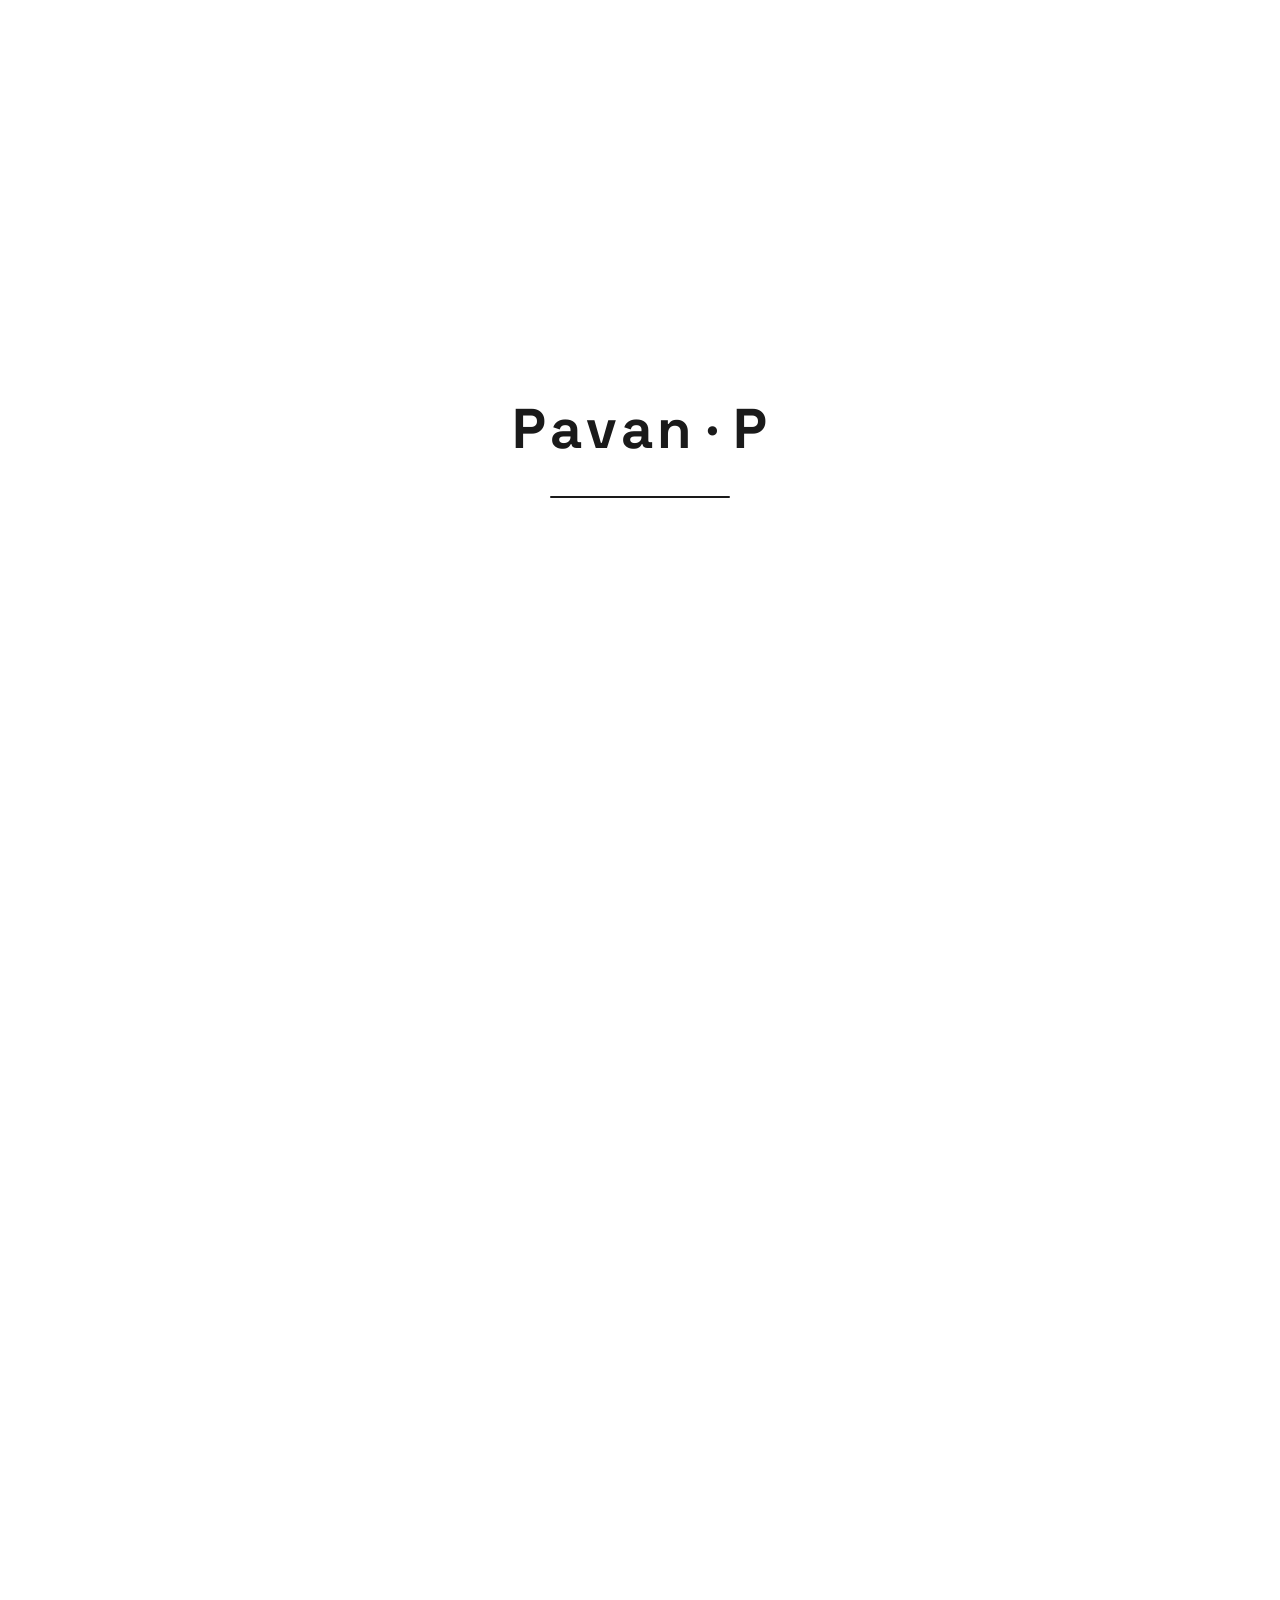
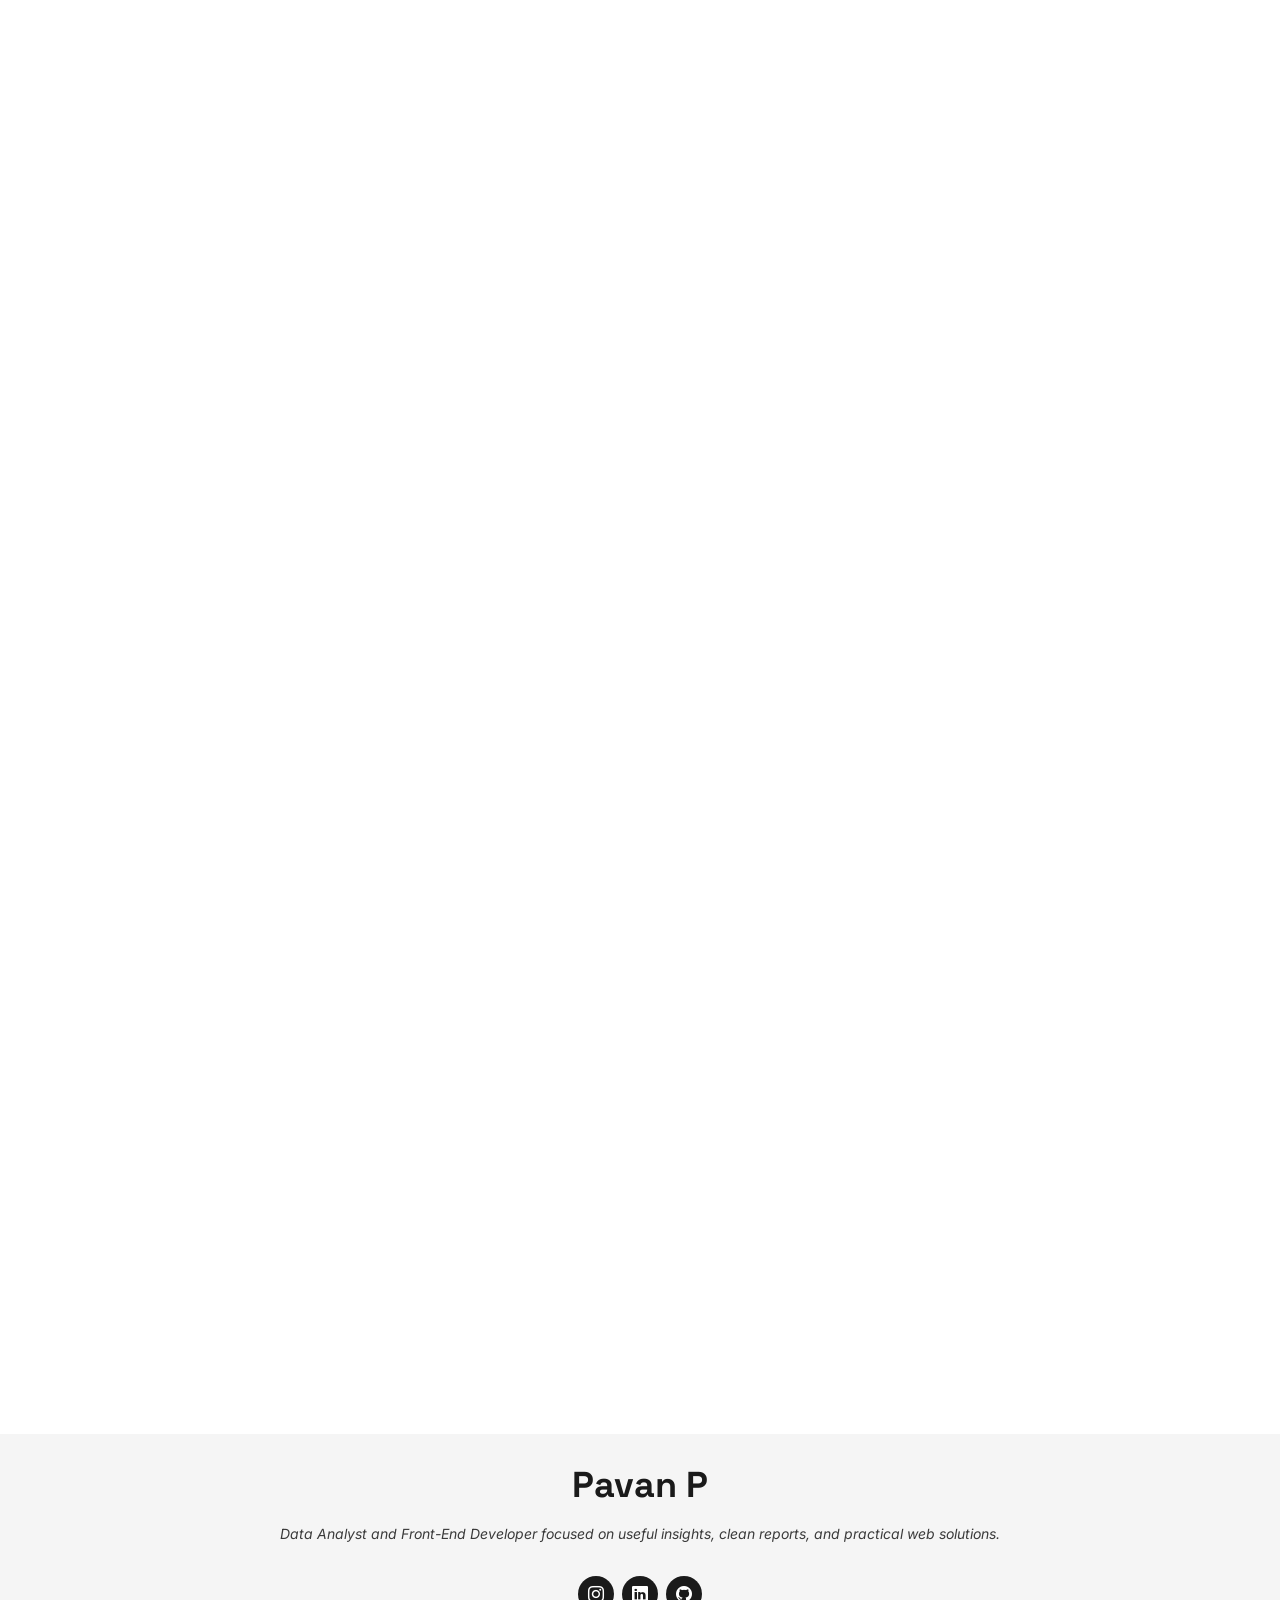
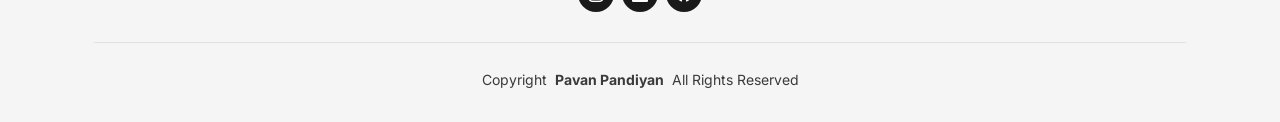
==== index.html @ 3cc34b3c "Revert "Update index.html" This reverts commit cc932662617dcb2299ede1f5b3ee680704d5a555." ====
<!DOCTYPE html>
<html lang="en">

<head>
  <meta charset="utf-8">
  <meta content="width=device-width, initial-scale=1.0" name="viewport">
  <title>Pavan P | Data Analyst Portfolio</title>
  <meta content="" name="description">
  <meta content="" name="keywords">

  <link rel="icon" href="img/p3.png" type="image/x-icon">
  <!-- Fonts -->
  <link href="https://fonts.googleapis.com" rel="preconnect">
  <link href="https://fonts.gstatic.com" rel="preconnect" crossorigin>
  <link href="https://fonts.googleapis.com/css2?family=Inter:ital,opsz,wght@0,14..32,100..900;1,14..32,100..900&family=Space+Grotesk:wght@300..700&display=swap" rel="stylesheet">

  <!-- Vendor CSS Files -->
  <link href="assets/vendor/bootstrap/css/bootstrap.min.css" rel="stylesheet">
  <link href="assets/vendor/bootstrap-icons/bootstrap-icons.css" rel="stylesheet">
  <link href="assets/vendor/aos/aos.css" rel="stylesheet">
  <link href="assets/vendor/glightbox/css/glightbox.min.css" rel="stylesheet">
  <link href="assets/vendor/swiper/swiper-bundle.min.css" rel="stylesheet">

  <!-- Main CSS File -->
  <link href="assets/css/main.css" rel="stylesheet">

  <!-- =======================================================
  * Template Name: MyResume
  * Template URL: https://bootstrapmade.com/free-html-bootstrap-template-my-resume/
  * Updated: Jun 29 2024 with Bootstrap v5.3.3
  * Author: BootstrapMade.com
  * License: https://bootstrapmade.com/license/
  ======================================================== -->
</head>

<body class="index-page">

  <header id="header" class="header d-flex flex-column justify-content-center">

    <i class="header-toggle d-xl-none bi bi-list"></i>

    <nav id="navmenu" class="navmenu">
      <ul>
      <li><a href="#hero" class="active"><i class="bi bi-house navicon"></i><span>Home</span></a></li>
      <li><a href="#about"><i class="bi bi-person navicon"></i><span>About</span></a></li>
      <li><a href="#resume"><i class="bi bi-file-earmark-text navicon"></i><span>Resume</span></a></li>
      <li><a href="#AcademicProjects"><i class="bi bi-images navicon"></i><span>Academic Projects</span></a></li>
      <li><a href="#services"><i class="bi bi-briefcase navicon"></i><span>Services</span></a></li>
      <li><a href="#contact"><i class="bi bi-envelope navicon"></i><span>Contact</span></a></li>
      </ul>
    </nav>

  </header>

  <main class="main">

    <!-- Hero Section -->
    <section id="hero" class="hero section light-background">

      <img src="img/retouch_2026060323413696.jpg" alt="">

      <div class="container" data-aos="zoom-out">
        <div class="row justify-content-center">
          <div class="col-lg-9">
            <h2>Pavan P</h2>
            <p>I'm <span class="typed" data-typed-items="Data Analyst, Front-End Developer, Power BI Analyst">Data Analyst</span><span class="typed-cursor typed-cursor--blink" aria-hidden="true"></span></p>
            <div class="social-links">
              <a href="https://www.instagram.com/j_p__pavan/"><i class="bi bi-instagram"></i></a>
              <a href="https://www.linkedin.com/in/pavan-p-49509325a"><i class="bi bi-linkedin"></i></a>
              <a href="https://github.com/PavanPandiyan"><i class="bi bi-github"></i></a>
            </div>
          </div>
        </div>
      </div>

    </section><!-- /Hero Section -->

    <!-- About Section -->
    <section id="about" class="about section">

      <!-- Section Title -->
      <div class="container section-title" data-aos="fade-up">
        <h2>About</h2>
        <p>I am Pavan P, a Data Analyst and Front-End Developer with a strong academic background in Computer Science. I work with Python, Power BI, HTML, CSS, JavaScript, PHP, and MySQL to analyze data, prepare clear reports, and create responsive web solutions. I am seeking a role where I can apply both analytical and development skills to build impactful digital solutions and support data-driven decision-making.</p>
      </div><!-- End Section Title -->

      <div class="container" data-aos="fade-up" data-aos-delay="100">

        <div class="row gy-4 justify-content-center">
          <div class="col-lg-8 content">
            <h2>Data Analyst & Front-End Developer.</h2>
            <p class="fst-italic py-3">
              I focus first on data analytics using Python and Power BI, while also applying front-end development skills to build practical and responsive web applications.
            </p>
            <div class="row">
              <div class="col-lg-6">
                <ul>
                  <li><i class="bi bi-chevron-right"></i> <strong>Birthday:</strong> <span>12 Dec</span></li>
                  <li><i class="bi bi-chevron-right"></i> <strong>Website:</strong> <a href="https://pavanpandiyan.netlify.app/">pavanpandiyan.netlify.app</a></li>
                  <li><i class="bi bi-chevron-right"></i> <strong>Phone:</strong> <span>+91-8098202041</span></li>
                  <li><i class="bi bi-chevron-right"></i> <strong>City:</strong> <span>Chidambaram, India</span></li>
                </ul>
              </div>
              <div class="col-lg-6">
                <ul>
                  <li><i class="bi bi-chevron-right"></i> <strong>Age:</strong> <span>23</span></li>
                  <li><i class="bi bi-chevron-right"></i> <strong>Degree:</strong> <span>Master</span></li>
                  <li><i class="bi bi-chevron-right"></i> <strong>Email:</strong> <span>pavanpandiyan2002@gmail.com</span></li>
                  <li><i class="bi bi-chevron-right"></i> <strong>Freelance:</strong> <span>Available</span></li>
                </ul>
              </div>
            </div>
            <p class="py-3">
              I take pride in solving problems through both data and development. My goal is to turn information into useful insights and build simple, effective digital solutions that add real value.
            </p>
          </div>
          <div class="col-lg-4">
            <img src="img/file_000000006ec4720982db31fe493a6f51.png" class="img-fluid" alt="">
          </div>
        </div>

      </div>

    </section><!-- /About Section -->


    <!-- Skills Section -->
    <section id="skills" class="skills section">

      <!-- Section Title -->
      <div class="container section-title" data-aos="fade-up">
        <h2>Skills</h2>
        <p>My core focus is data analytics, supported by front-end development. I use Python, Power BI, HTML, CSS, JavaScript, PHP, MySQL, Bootstrap, GitHub, VS Code, Photoshop, and Figma to build practical data and web solutions.</p>
      </div><!-- End Section Title -->

      <div class="container" data-aos="fade-up" data-aos-delay="100">

        <div class="row skills-content skills-animation">

          <div class="col-lg-6">

            <div class="progress">
              <span class="skill"><span>Python</span> <i class="val">75%</i></span>
              <div class="progress-bar-wrap">
                <div class="progress-bar" role="progressbar" aria-valuenow="75" aria-valuemin="0" aria-valuemax="100"></div>
              </div>
            </div><!-- End Skills Item -->

            <div class="progress">
              <span class="skill"><span>Power BI</span> <i class="val">80%</i></span>
              <div class="progress-bar-wrap">
                <div class="progress-bar" role="progressbar" aria-valuenow="80" aria-valuemin="0" aria-valuemax="100"></div>
              </div>
            </div><!-- End Skills Item -->

            <div class="progress">
              <span class="skill"><span>MySQL</span> <i class="val">65%</i></span>
              <div class="progress-bar-wrap">
                <div class="progress-bar" role="progressbar" aria-valuenow="65" aria-valuemin="0" aria-valuemax="100"></div>
              </div>
            </div><!-- End Skills Item -->

            <div class="progress">
              <span class="skill"><span>GitHub</span> <i class="val">65%</i></span>
              <div class="progress-bar-wrap">
                <div class="progress-bar" role="progressbar" aria-valuenow="65" aria-valuemin="0" aria-valuemax="100"></div>
              </div>
            </div><!-- End Skills Item -->

            <div class="progress">
              <span class="skill"><span>VS Code</span> <i class="val">70%</i></span>
              <div class="progress-bar-wrap">
                <div class="progress-bar" role="progressbar" aria-valuenow="70" aria-valuemin="0" aria-valuemax="100"></div>
              </div>
            </div><!-- End Skills Item -->

          </div>

          <div class="col-lg-6">

            <div class="progress">
              <span class="skill"><span>HTML</span> <i class="val">90%</i></span>
              <div class="progress-bar-wrap">
                <div class="progress-bar" role="progressbar" aria-valuenow="90" aria-valuemin="0" aria-valuemax="100"></div>
              </div>
            </div><!-- End Skills Item -->

            <div class="progress">
              <span class="skill"><span>CSS</span> <i class="val">90%</i></span>
              <div class="progress-bar-wrap">
                <div class="progress-bar" role="progressbar" aria-valuenow="90" aria-valuemin="0" aria-valuemax="100"></div>
              </div>
            </div><!-- End Skills Item -->

            <div class="progress">
              <span class="skill"><span>JavaScript</span> <i class="val">60%</i></span>
              <div class="progress-bar-wrap">
                <div class="progress-bar" role="progressbar" aria-valuenow="60" aria-valuemin="0" aria-valuemax="100"></div>
              </div>
            </div><!-- End Skills Item -->

            <div class="progress">
              <span class="skill"><span>PHP</span> <i class="val">60%</i></span>
              <div class="progress-bar-wrap">
                <div class="progress-bar" role="progressbar" aria-valuenow="60" aria-valuemin="0" aria-valuemax="100"></div>
              </div>
            </div><!-- End Skills Item -->

            <div class="progress">
              <span class="skill"><span>Figma</span> <i class="val">60%</i></span>
              <div class="progress-bar-wrap">
                <div class="progress-bar" role="progressbar" aria-valuenow="60" aria-valuemin="0" aria-valuemax="100"></div>
              </div>
            </div><!-- End Skills Item -->

            <div class="progress">
              <span class="skill"><span>Bootstrap</span> <i class="val">60%</i></span>
              <div class="progress-bar-wrap">
                <div class="progress-bar" role="progressbar" aria-valuenow="60" aria-valuemin="0" aria-valuemax="100"></div>
              </div>
            </div><!-- End Skills Item -->

            <div class="progress">
              <span class="skill"><span>Photoshop</span> <i class="val">55%</i></span>
              <div class="progress-bar-wrap">
                <div class="progress-bar" role="progressbar" aria-valuenow="55" aria-valuemin="0" aria-valuemax="100"></div>
              </div>
            </div><!-- End Skills Item -->

          </div>

        </div>

      </div>

    </section><!-- /Skills Section -->

    <!-- Resume Section -->
    <section id="resume" class="resume section">

      <!-- Section Title -->
      <div class="container section-title" data-aos="fade-up">
        <h2>Resume</h2>
        <p>Highly motivated Data Analyst and Front-End Developer with a solid academic background in Computer Science. I am proficient in HTML, CSS, JavaScript, PHP, Python, Power BI, and MySQL, and I aim to build impactful digital solutions that support data-driven decision-making.</p>
      </div><!-- End Section Title -->

      <div class="container">

        <div class="row">

          <div class="col-lg-6" data-aos="fade-up" data-aos-delay="100">
            <h3 class="resume-title">Summary</h3>

            <div class="resume-item pb-0">
        <h2 class="resume-name">Pavan P</h2>
<p class="resume-summary">
  Data Analyst and Front-End Developer with a Computer Science background. Skilled in Python, Power BI, HTML, CSS, JavaScript, PHP, MySQL, Bootstrap, GitHub, VS Code, Photoshop, and Figma.
</p>

            </div><!-- Edn Resume Item -->

            <h3 class="resume-title">Education</h3>
            <div class="resume-item">
               <h4>M.Sc. Computer Science</h4>
    <h5>2023 - 2025</h5>
    <p class="institution">Annamalai University, Chidambaram</p>
    <p>Focused on web development, data structures, and project work including a guest house reservation system.</p>
            </div><!-- Edn Resume Item -->

            <div class="resume-item">
               <h4>B.Sc. Computer Science</h4>
    <h5>2020 - 2023</h5>
    <p class="institution">St. Joseph's College, Trichy</p>
    <p>Learned core programming, database systems, and software engineering practices. Participated in academic and design events.</p>
            </div><!-- Edn Resume Item -->

            <div class="resume-item">
               <h4>HSC</h4>
    <h5>2020</h5>
    <p class="institution">Sri Gurugnanasambandar Hr. Sec. School, Chidambaram</p>
            </div><!-- Edn Resume Item -->

            <div class="resume-item">
               <h4>SSLC</h4>
    <h5>2018</h5>
    <p class="institution">Nirmala Matric Hr. Sec. School, Chidambaram</p>
            </div><!-- Edn Resume Item -->

          </div>

          <div class="col-lg-6" data-aos="fade-up" data-aos-delay="200">
  <h3 class="resume-title">Experience & Certifications</h3>

  <div class="resume-item">
    <h4>Advanced Data Analytics</h4>
    <h5>Issued 04/04/2026</h5>
    <p><em>Accord Info Matrix, Chennai | Cert. No: AIM DA 2456</em></p>
    <ul>
      <li>Completed advanced training in Data Analytics.</li>
      <li>Specialized in Python and Power BI.</li>
      <li>Built a strong foundation in data analysis and reporting.</li>
    </ul>
  </div><!-- End Resume Item -->

  <div class="resume-item">
    <h4>Internship Trainee – Front-End Developer</h4>
    <h5>Dec 2022</h5>
    <p><em>Brown Button Technologies, Chennai</em></p>
    <ul>
      <li>Collaborated with front-end developers to style pages using HTML and CSS.</li>
      <li>Practiced responsive layout implementation for mobile-first design.</li>
      <li>Managed code using GitHub and participated in code reviews.</li>
      <li>Learned team workflows and assisted in debugging UI issues.</li>
    </ul>
  </div><!-- End Resume Item -->

<div class="resume-item">
  <h4>Certifications</h4>
  <h5>2021 - 2026</h5>
  <p><em>Various Institutions</em></p>
  <ul>
    <li>
      <a href="#" data-bs-toggle="modal" data-bs-target="#dataAnalystCertificateModal">
        Advanced Data Analytics – Accord Info Matrix, Chennai (Cert. No: AIM DA 2456, Issued: 04/04/2026)
      </a>
    </li>
    <li>
      <a href="#" data-bs-toggle="modal" data-bs-target="#webDesignCertificateModal">
        Web Design – Mets Computer Education (Feb 2023 - Apr 2023)
      </a>
    </li>
    <li>
      <a href="#" data-bs-toggle="modal" data-bs-target="#graphicsDesignCertificateModal">
        Graphics Design – St. Joseph College (Mar 2021 - Apr 2021)
      </a>
    </li>
  </ul>
</div><!-- End Resume Item -->

<div class="resume-item">
  <h4>Languages Known</h4>
  <ul>
    <li>English – Working Proficiency</li>
    <li>Tamil – Full Professional Proficiency</li>
  </ul>
</div><!-- End Resume Item -->


</div>


        </div>

      </div>
    </section><!-- /Resume Section -->

<section id="AcademicProjects" class="services section">

  <!-- Section Title -->
  <div class="container section-title" data-aos="fade-up">
    <h2>Academic Projects</h2>
    <p>
      These projects show my practical experience in front-end development, PHP, MySQL, responsive design, and problem-solving. My current focus is expanding this foundation with data analytics skills in Python and Power BI.
    </p>
  </div><!-- End Section Title -->

  <div class="container">
    <div class="row gy-4">

      <!-- PG Project -->
      <div class="col-lg-6 col-md-6" data-aos="fade-up" data-aos-delay="100">
        <div class="service-item item-cyan position-relative">
          <div class="icon">
            <svg width="100" height="100" viewBox="0 0 600 600">
              <path fill="#f5f5f5" d="..."></path>
            </svg>
            <i class="bi bi-building"></i>
          </div>
          <a href="https://github.com/PavanPandiyan/AU_Room_Reservation" class="stretched-link" target="_blank">
            <h3>PG Project – Guest House Room Reservation</h3>
          </a>
          <p>
            A web-based system built with HTML, CSS, PHP, and MySQL to automate room booking and guesthouse management. It includes secure login, real-time room availability, booking forms, admin approval workflow, and responsive design support for mobile users.
          </p>
        </div>
      </div><!-- End PG Project Item -->

      <!-- UG Project -->
      <div class="col-lg-6 col-md-6" data-aos="fade-up" data-aos-delay="200">
        <div class="service-item item-orange position-relative">
          <div class="icon">
            <svg width="100" height="100" viewBox="0 0 600 600">
              <path fill="#f5f5f5" d="..."></path>
            </svg>
            <i class="bi bi-list-check"></i>
          </div>
          <a href="https://github.com/PavanPandiyan/ToDo-List/tree/main/todo" class="stretched-link" target="_blank">
            <h3>UG Project – To-Do List App</h3>
          </a>
          <p>
            A clean and interactive task management app built using HTML, CSS, and JavaScript. Supports adding, deleting, and marking tasks complete, with persistent storage using localStorage.
          </p>
        </div>
      </div><!-- End UG Project Item -->

    </div>
  </div>
</section>

<section id="services" class="services section">

  <!-- Section Title -->
  <div class="container section-title" data-aos="fade-up">
    <h2>Services</h2>
    <p>
      I provide data analytics and front-end development services, with priority on turning data into useful insights and supporting it with clean, responsive digital interfaces.
    </p>
  </div><!-- End Section Title -->

  <div class="container">
    <div class="row gy-4">

      <div class="col-lg-4 col-md-6" data-aos="fade-up" data-aos-delay="100">
        <div class="service-item item-cyan position-relative">
          <div class="icon">
            <!-- Icon + BG Shape -->
            <svg width="100" height="100" viewBox="0 0 600 600" xmlns="http://www.w3.org/2000/svg">
              <path stroke="none" fill="#f5f5f5" d="..."></path>
            </svg>
            <i class="bi bi-bar-chart-line"></i>
          </div>
          <h3>Data Analytics</h3>
          <p>I analyze data using Python to find patterns, summarize information, and support better decision-making.</p>
        </div>
      </div><!-- End Service Item -->

      <div class="col-lg-4 col-md-6" data-aos="fade-up" data-aos-delay="200">
        <div class="service-item item-orange position-relative">
          <div class="icon">
            <svg width="100" height="100" viewBox="0 0 600 600"><path fill="#f5f5f5" d="..."></path></svg>
            <i class="bi bi-graph-up-arrow"></i>
          </div>
          <h3>Power BI Dashboards</h3>
          <p>I create clear Power BI dashboards and reports that make data easier to understand and present.</p>
        </div>
      </div><!-- End Service Item -->

      <div class="col-lg-4 col-md-6" data-aos="fade-up" data-aos-delay="300">
        <div class="service-item item-teal position-relative">
          <div class="icon">
            <svg width="100" height="100" viewBox="0 0 600 600"><path fill="#f5f5f5" d="..."></path></svg>
            <i class="bi bi-laptop"></i>
          </div>
          <h3>Responsive Web Design</h3>
          <p>I build mobile-first layouts using HTML, CSS, Bootstrap, and Flexbox to ensure websites work well on all devices.</p>
        </div>
      </div><!-- End Service Item -->

      <div class="col-lg-4 col-md-6" data-aos="fade-up" data-aos-delay="400">
        <div class="service-item item-red position-relative">
          <div class="icon">
            <svg width="100" height="100" viewBox="0 0 600 600"><path fill="#f5f5f5" d="..."></path></svg>
            <i class="bi bi-code-slash"></i>
          </div>
        <h3>Front-End Development</h3>
          <p>Using HTML, CSS, JavaScript, and PHP, I turn ideas into functional and interactive websites.</p>
        </div>
      </div><!-- End Service Item -->

      <div class="col-lg-4 col-md-6" data-aos="fade-up" data-aos-delay="500">
        <div class="service-item item-indigo position-relative">
          <div class="icon">
            <svg width="100" height="100" viewBox="0 0 600 600"><path fill="#f5f5f5" d="..."></path></svg>
            <i class="bi bi-palette"></i>
          </div>
          <h3>UI/UX & Design Tools</h3>
          <p>I create clean and simple user-focused designs using Figma and Photoshop.</p>
        </div>
      </div><!-- End Service Item -->

    </div>
  </div>
</section><!-- /Services Section -->


  

    <!-- Contact Section -->
    <section id="contact" class="contact section">

      <!-- Section Title -->
      <div class="container section-title" data-aos="fade-up">
        <h2>Contact</h2>
        <p>
  I am open to opportunities in data analytics first, and front-end development second. Contact me for data analysis, Power BI reporting, responsive websites, or collaborative project work.
</p>

      </div><!-- End Section Title -->

      <div class="container" data-aos="fade" data-aos-delay="100">

        <div class="row gy-4">

          <div class="col-lg-4">
            <div class="info-item d-flex" data-aos="fade-up" data-aos-delay="200">
              <i class="bi bi-geo-alt flex-shrink-0"></i>
              <div>
                <h3>Address</h3>
                <p>Thiru Nagar, Chidambaram</p>
              </div>
            </div><!-- End Info Item -->

            <div class="info-item d-flex" data-aos="fade-up" data-aos-delay="300">
              <i class="bi bi-telephone flex-shrink-0"></i>
              <div>
                <h3>Call Us</h3>
                <p>+91 8098202041</p>
              </div>
            </div><!-- End Info Item -->

            <div class="info-item d-flex" data-aos="fade-up" data-aos-delay="400">
              <i class="bi bi-envelope flex-shrink-0"></i>
              <div>
                <h3>Email Us</h3>
                <p>pavanpandiyan2002@gmail.com</p>
              </div>
            </div><!-- End Info Item -->

          </div>

        

        </div>

      </div>

    </section><!-- /Contact Section -->

  </main>

  <div class="modal fade certificate-modal" id="dataAnalystCertificateModal" tabindex="-1" aria-labelledby="dataAnalystCertificateModalLabel" aria-hidden="true">
    <div class="modal-dialog modal-xl modal-dialog-centered">
      <div class="modal-content">
        <div class="modal-header">
          <h5 class="modal-title" id="dataAnalystCertificateModalLabel">Advanced Data Analytics Certificate</h5>
          <button type="button" class="btn-close" data-bs-dismiss="modal" aria-label="Close"></button>
        </div>
        <div class="modal-body">
          <object data="certificates/Data Analyst Certificate.pdf#toolbar=0&navpanes=0&scrollbar=0&view=Fit" type="application/pdf">
            <a href="certificates/Data Analyst Certificate.pdf">View Data Analyst Certificate</a>
          </object>
        </div>
      </div>
    </div>
  </div>

  <div class="modal fade certificate-modal" id="webDesignCertificateModal" tabindex="-1" aria-labelledby="webDesignCertificateModalLabel" aria-hidden="true">
    <div class="modal-dialog modal-xl modal-dialog-centered">
      <div class="modal-content">
        <div class="modal-header">
          <h5 class="modal-title" id="webDesignCertificateModalLabel">Web Design Certificate</h5>
          <button type="button" class="btn-close" data-bs-dismiss="modal" aria-label="Close"></button>
        </div>
        <div class="modal-body">
          <object data="certificates/pavan web design certificate.pdf#toolbar=0&navpanes=0&scrollbar=0&view=Fit" type="application/pdf">
            <a href="certificates/pavan web design certificate.pdf">View Web Design Certificate</a>
          </object>
        </div>
      </div>
    </div>
  </div>

  <div class="modal fade certificate-modal" id="graphicsDesignCertificateModal" tabindex="-1" aria-labelledby="graphicsDesignCertificateModalLabel" aria-hidden="true">
    <div class="modal-dialog modal-xl modal-dialog-centered">
      <div class="modal-content">
        <div class="modal-header">
          <h5 class="modal-title" id="graphicsDesignCertificateModalLabel">Graphics Design Certificate</h5>
          <button type="button" class="btn-close" data-bs-dismiss="modal" aria-label="Close"></button>
        </div>
        <div class="modal-body">
          <object data="certificates/Pavan Graphics Design.pdf#toolbar=0&navpanes=0&scrollbar=0&view=Fit" type="application/pdf">
            <a href="certificates/Pavan Graphics Design.pdf">View Graphics Design Certificate</a>
          </object>
        </div>
      </div>
    </div>
  </div>

  <footer id="footer" class="footer position-relative light-background">
    <div class="container">
      <h3 class="sitename">Pavan P</h3>
      <p>Data Analyst and Front-End Developer focused on useful insights, clean reports, and practical web solutions.</p>
      <div class="social-links d-flex justify-content-center">
        <a href="https://www.instagram.com/j_p__pavan/"><i class="bi bi-instagram"></i></a>
              <a href="https://www.linkedin.com/in/pavan-p-49509325a"><i class="bi bi-linkedin"></i></a>
              <a href="https://github.com/PavanPandiyan"><i class="bi bi-github"></i></a>
      </div>
      <div class="container">
        <div class="copyright">
          <span>Copyright</span> <strong class="px-1 sitename">Pavan Pandiyan</strong> <span>All Rights Reserved</span>
        </div>
      </div>
    </div>
  </footer>

  <!-- Scroll Top -->
  <a href="#" id="scroll-top" class="scroll-top d-flex align-items-center justify-content-center"><i class="bi bi-arrow-up-short"></i></a>

  <!-- Preloader -->
  <div id="preloader">
    <div class="preloader-inner">
      <div class="preloader-logo">
        <span>P</span><span>a</span><span>v</span><span>a</span><span>n</span>
        <span class="preloader-dot">•</span>
        <span>P</span>
      </div>
      <div class="preloader-line"></div>
      <div class="preloader-bar"></div>
    </div>
  </div>

  <!-- Vendor JS Files -->
  <script src="assets/vendor/bootstrap/js/bootstrap.bundle.min.js"></script>
  <script src="assets/vendor/php-email-form/validate.js"></script>
  <script src="assets/vendor/aos/aos.js"></script>
  <script src="assets/vendor/typed.js/typed.umd.js"></script>
  <script src="assets/vendor/purecounter/purecounter_vanilla.js"></script>
  <script src="assets/vendor/waypoints/noframework.waypoints.js"></script>
  <script src="assets/vendor/glightbox/js/glightbox.min.js"></script>
  <script src="assets/vendor/imagesloaded/imagesloaded.pkgd.min.js"></script>
  <script src="assets/vendor/isotope-layout/isotope.pkgd.min.js"></script>
  <script src="assets/vendor/swiper/swiper-bundle.min.js"></script>

  <!-- Main JS File -->
  <script src="assets/js/main.js"></script>

</body>

</html>
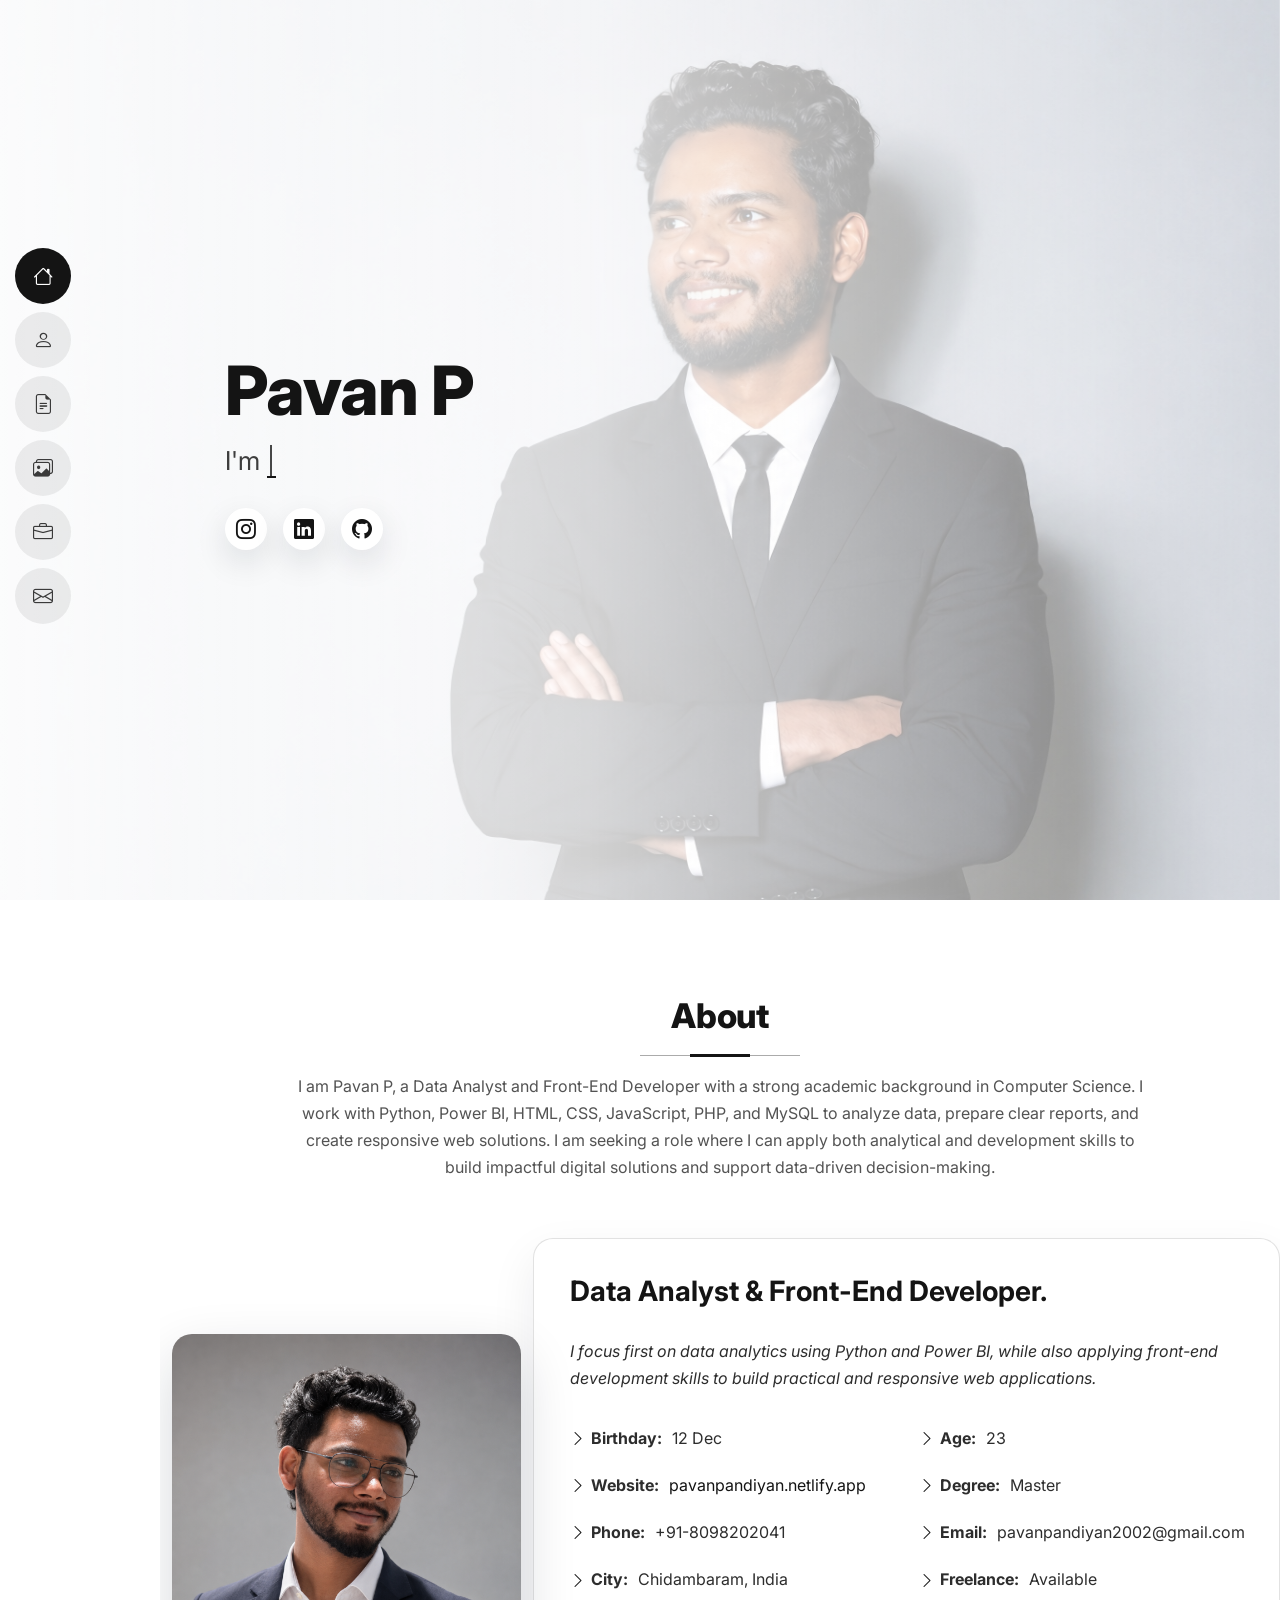
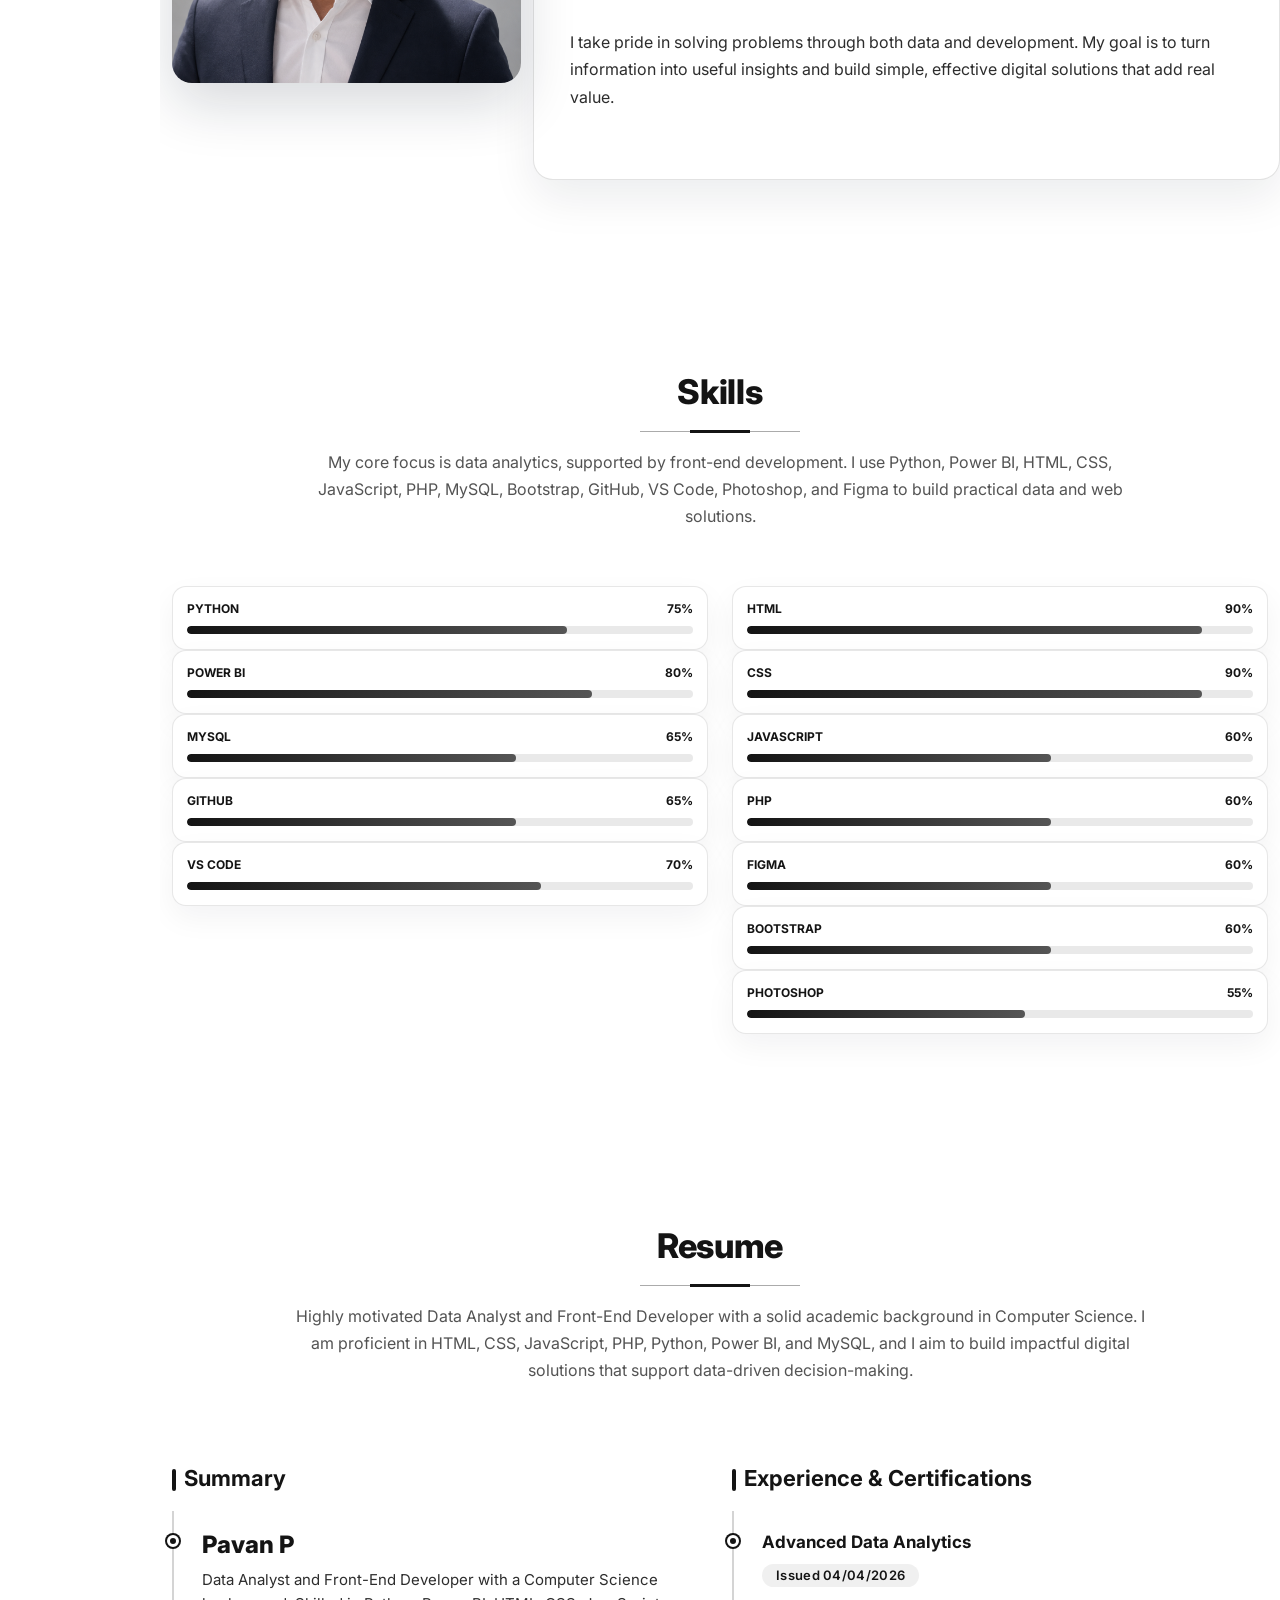
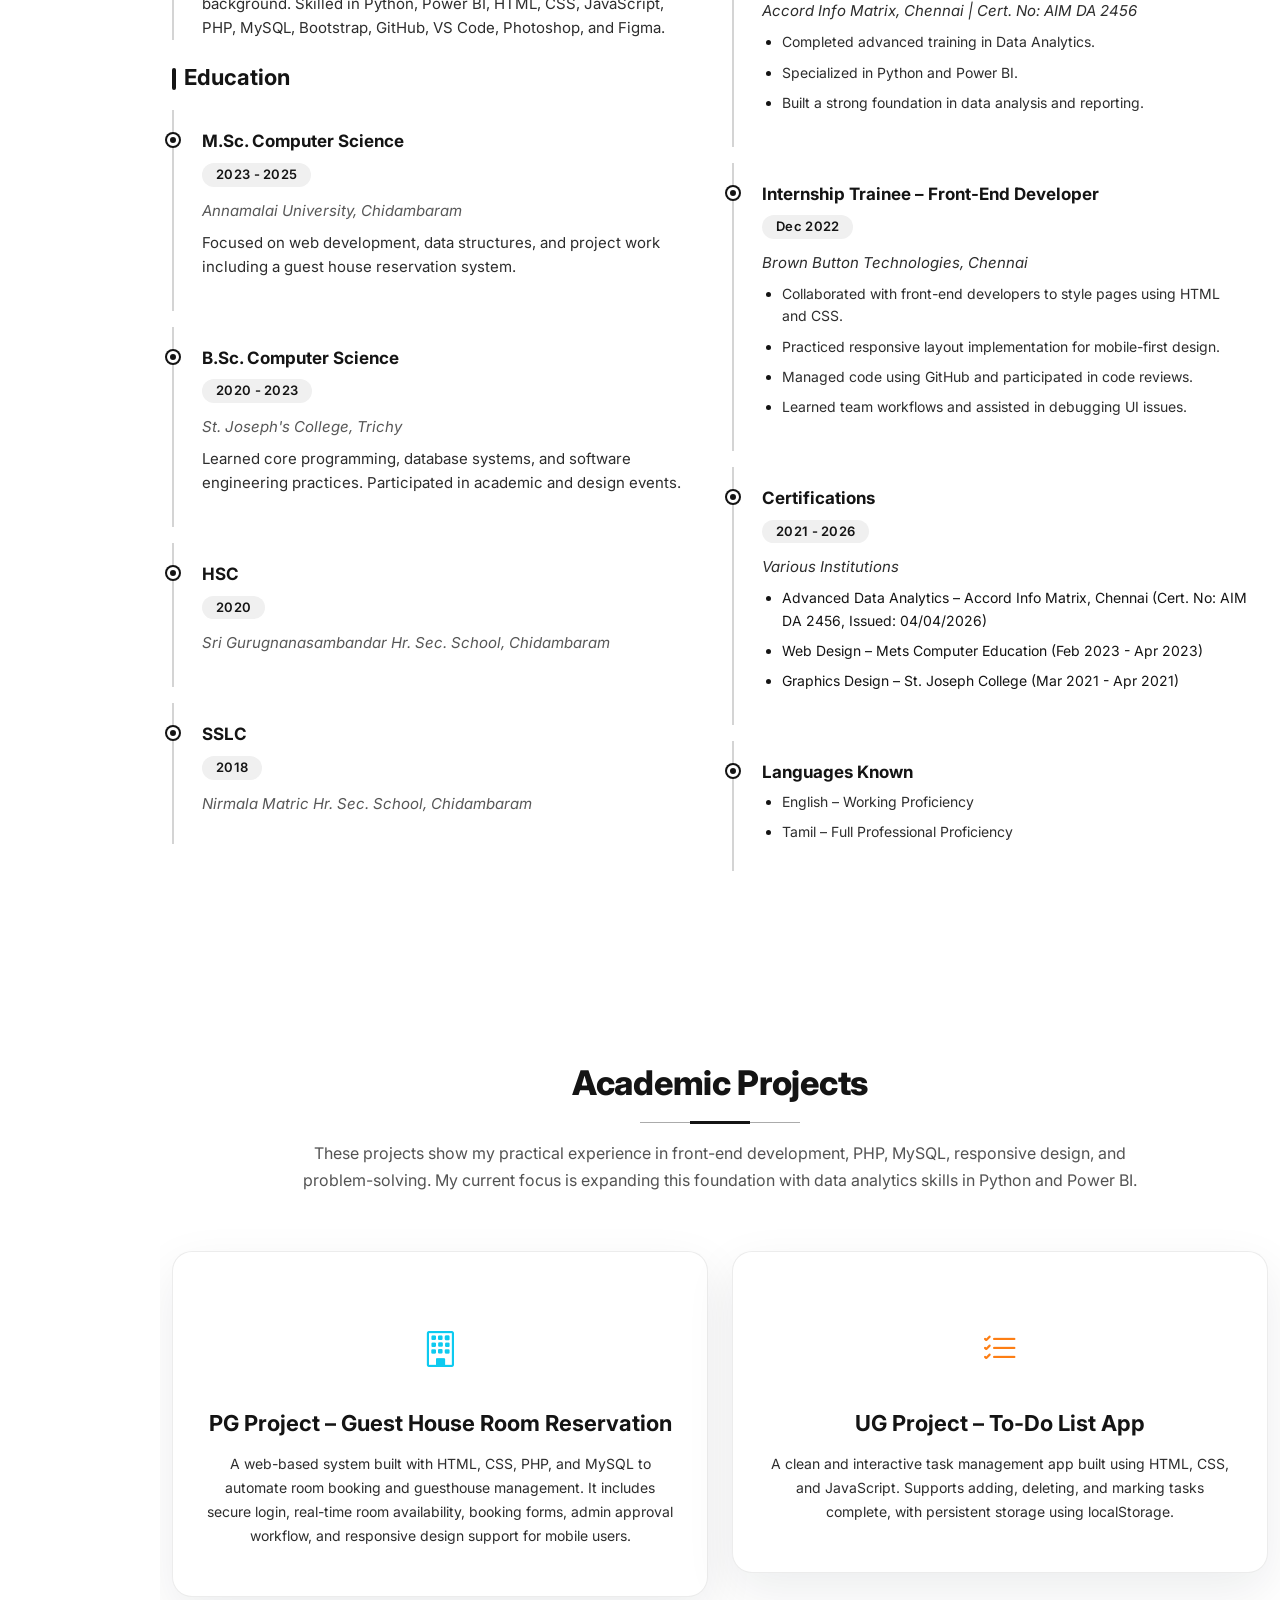
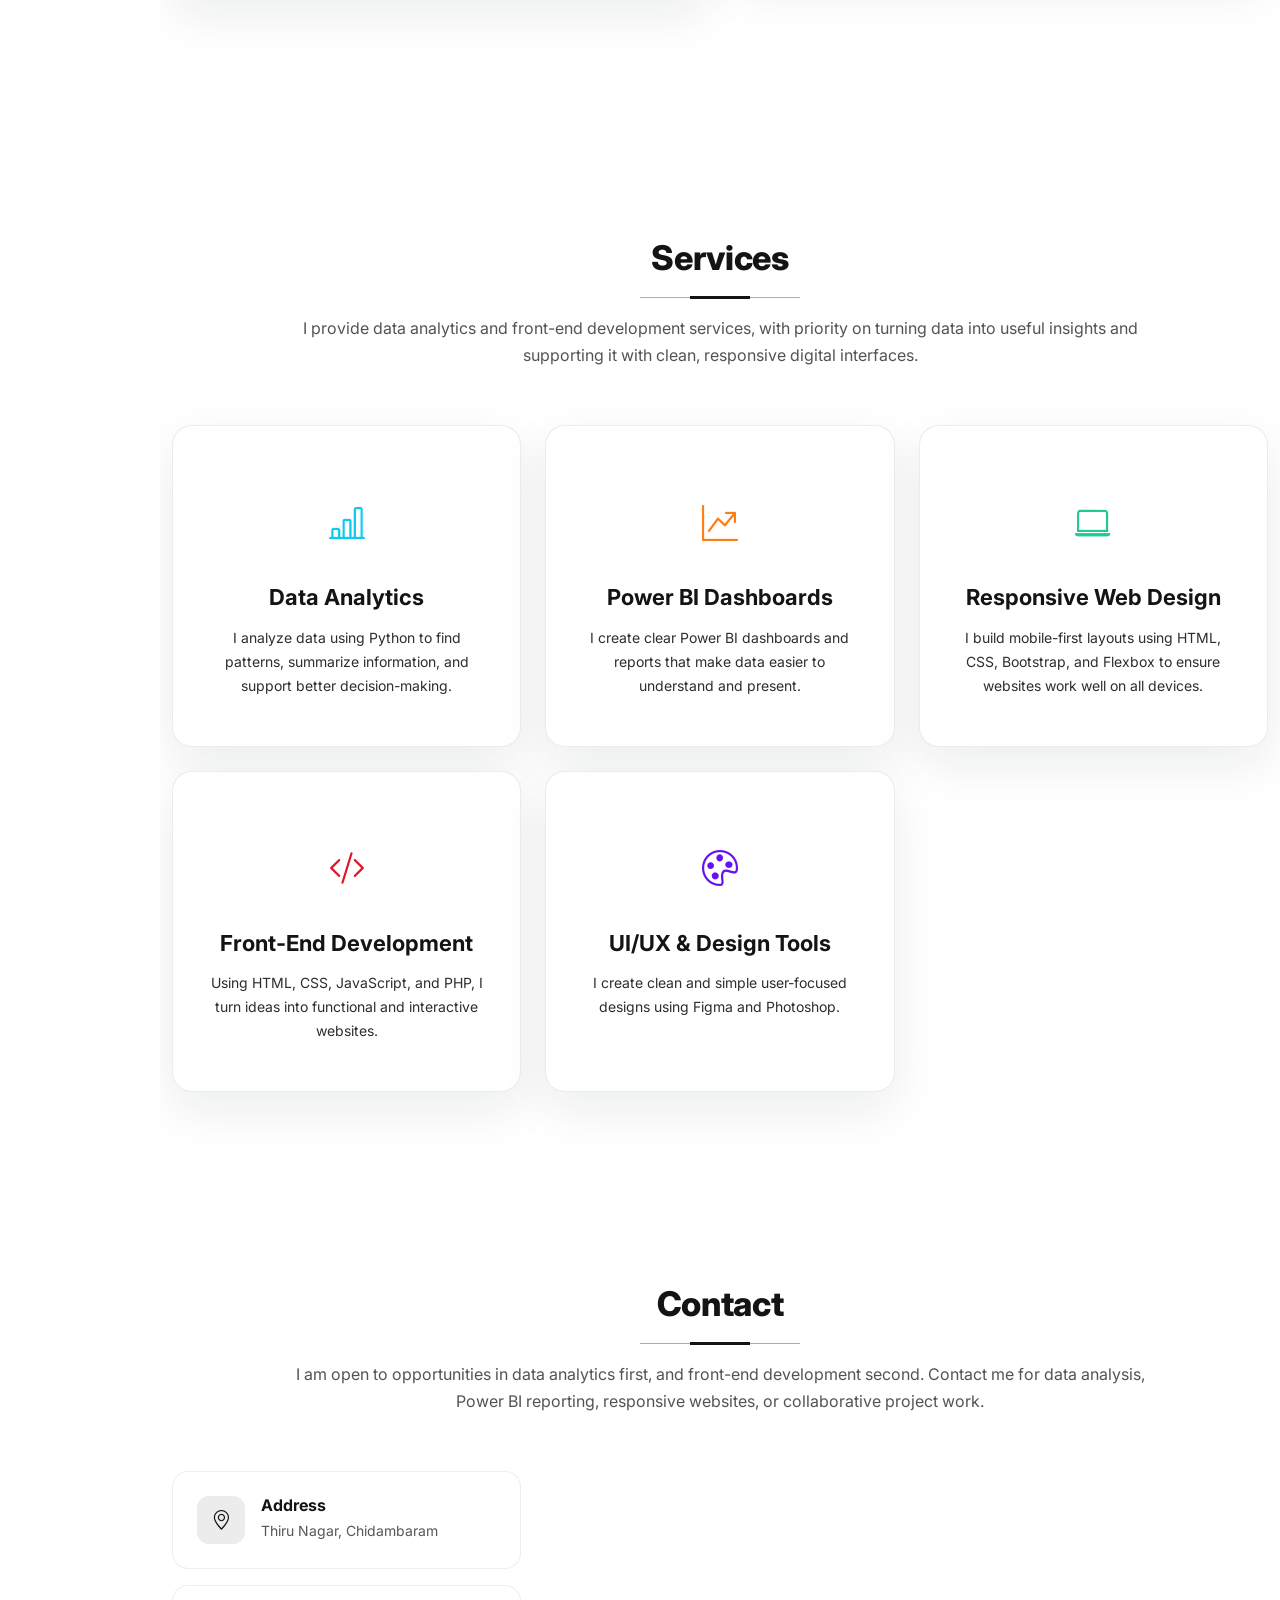
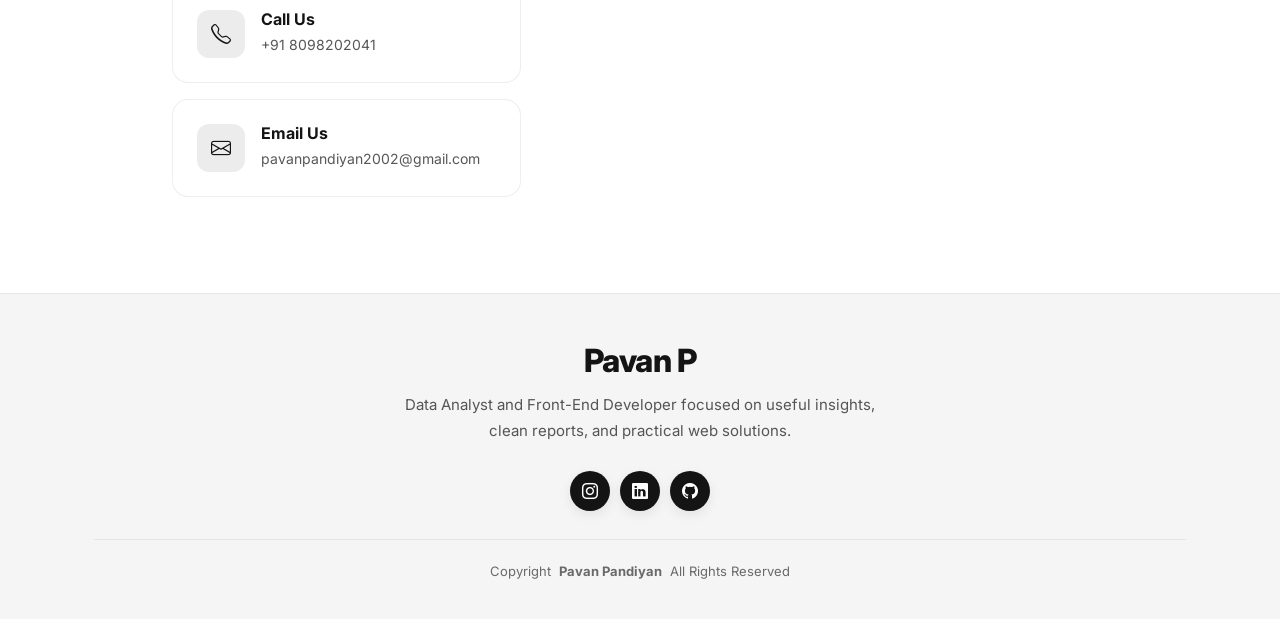
==== commit 254e0100: "update" ====
--- a/index.html
+++ b/index.html
@@ -87,6 +87,9 @@
       <div class="container" data-aos="fade-up" data-aos-delay="100">
 
         <div class="row gy-4 justify-content-center">
+          <div class="col-lg-4">
+            <img src="img/file_000000006ec4720982db31fe493a6f51.png" class="img-fluid" alt="">
+          </div>
           <div class="col-lg-8 content">
             <h2>Data Analyst & Front-End Developer.</h2>
             <p class="fst-italic py-3">
@@ -113,9 +116,6 @@
             <p class="py-3">
               I take pride in solving problems through both data and development. My goal is to turn information into useful insights and build simple, effective digital solutions that add real value.
             </p>
-          </div>
-          <div class="col-lg-4">
-            <img src="img/file_000000006ec4720982db31fe493a6f51.png" class="img-fluid" alt="">
           </div>
         </div>
 
@@ -365,44 +365,62 @@
   </div><!-- End Section Title -->
 
   <div class="container">
-    <div class="row gy-4">
-
-      <!-- PG Project -->
-      <div class="col-lg-6 col-md-6" data-aos="fade-up" data-aos-delay="100">
-        <div class="service-item item-cyan position-relative">
-          <div class="icon">
-            <svg width="100" height="100" viewBox="0 0 600 600">
-              <path fill="#f5f5f5" d="..."></path>
-            </svg>
-            <i class="bi bi-building"></i>
-          </div>
-          <a href="https://github.com/PavanPandiyan/AU_Room_Reservation" class="stretched-link" target="_blank">
-            <h3>PG Project – Guest House Room Reservation</h3>
-          </a>
-          <p>
-            A web-based system built with HTML, CSS, PHP, and MySQL to automate room booking and guesthouse management. It includes secure login, real-time room availability, booking forms, admin approval workflow, and responsive design support for mobile users.
-          </p>
-        </div>
-      </div><!-- End PG Project Item -->
-
-      <!-- UG Project -->
-      <div class="col-lg-6 col-md-6" data-aos="fade-up" data-aos-delay="200">
-        <div class="service-item item-orange position-relative">
-          <div class="icon">
-            <svg width="100" height="100" viewBox="0 0 600 600">
-              <path fill="#f5f5f5" d="..."></path>
-            </svg>
-            <i class="bi bi-list-check"></i>
-          </div>
-          <a href="https://github.com/PavanPandiyan/ToDo-List/tree/main/todo" class="stretched-link" target="_blank">
-            <h3>UG Project – To-Do List App</h3>
-          </a>
-          <p>
-            A clean and interactive task management app built using HTML, CSS, and JavaScript. Supports adding, deleting, and marking tasks complete, with persistent storage using localStorage.
-          </p>
-        </div>
-      </div><!-- End UG Project Item -->
-
+    <div class="init-swiper">
+      <div class="swiper-wrapper">
+
+        <!-- PG Project -->
+        <div class="swiper-slide">
+          <div class="service-item item-cyan position-relative" style="height: 100%;">
+            <div class="icon">
+              <svg width="100" height="100" viewBox="0 0 600 600">
+                <path fill="#f5f5f5" d="..."></path>
+              </svg>
+              <i class="bi bi-building"></i>
+            </div>
+            <a href="https://github.com/PavanPandiyan/AU_Room_Reservation" class="stretched-link" target="_blank">
+              <h3>PG Project – Guest House Room Reservation</h3>
+            </a>
+            <p>
+              A web-based system built with HTML, CSS, PHP, and MySQL to automate room booking and guesthouse management. It includes secure login, real-time room availability, booking forms, admin approval workflow, and responsive design support for mobile users.
+            </p>
+          </div>
+        </div><!-- End PG Project Item -->
+
+        <!-- UG Project -->
+        <div class="swiper-slide">
+          <div class="service-item item-orange position-relative" style="height: 100%;">
+            <div class="icon">
+              <svg width="100" height="100" viewBox="0 0 600 600">
+                <path fill="#f5f5f5" d="..."></path>
+              </svg>
+              <i class="bi bi-list-check"></i>
+            </div>
+            <a href="https://github.com/PavanPandiyan/ToDo-List/tree/main/todo" class="stretched-link" target="_blank">
+              <h3>UG Project – To-Do List App</h3>
+            </a>
+            <p>
+              A clean and interactive task management app built using HTML, CSS, and JavaScript. Supports adding, deleting, and marking tasks complete, with persistent storage using localStorage.
+            </p>
+          </div>
+        </div><!-- End UG Project Item -->
+
+      </div>
+      <div class="swiper-pagination"></div>
+      <div class="swiper-button-next"></div>
+      <div class="swiper-button-prev"></div>
+      <div class="swiper-config" style="display:none;">
+        {
+          "slidesPerView": 1,
+          "spaceBetween": 24,
+          "loop": true,
+          "autoplay": { "delay": 4000, "disableOnInteraction": false },
+          "pagination": { "el": ".swiper-pagination", "clickable": true },
+          "navigation": { "nextEl": ".swiper-button-next", "prevEl": ".swiper-button-prev" },
+          "breakpoints": {
+            "768": { "slidesPerView": 2 }
+          }
+        }
+      </div>
     </div>
   </div>
 </section>
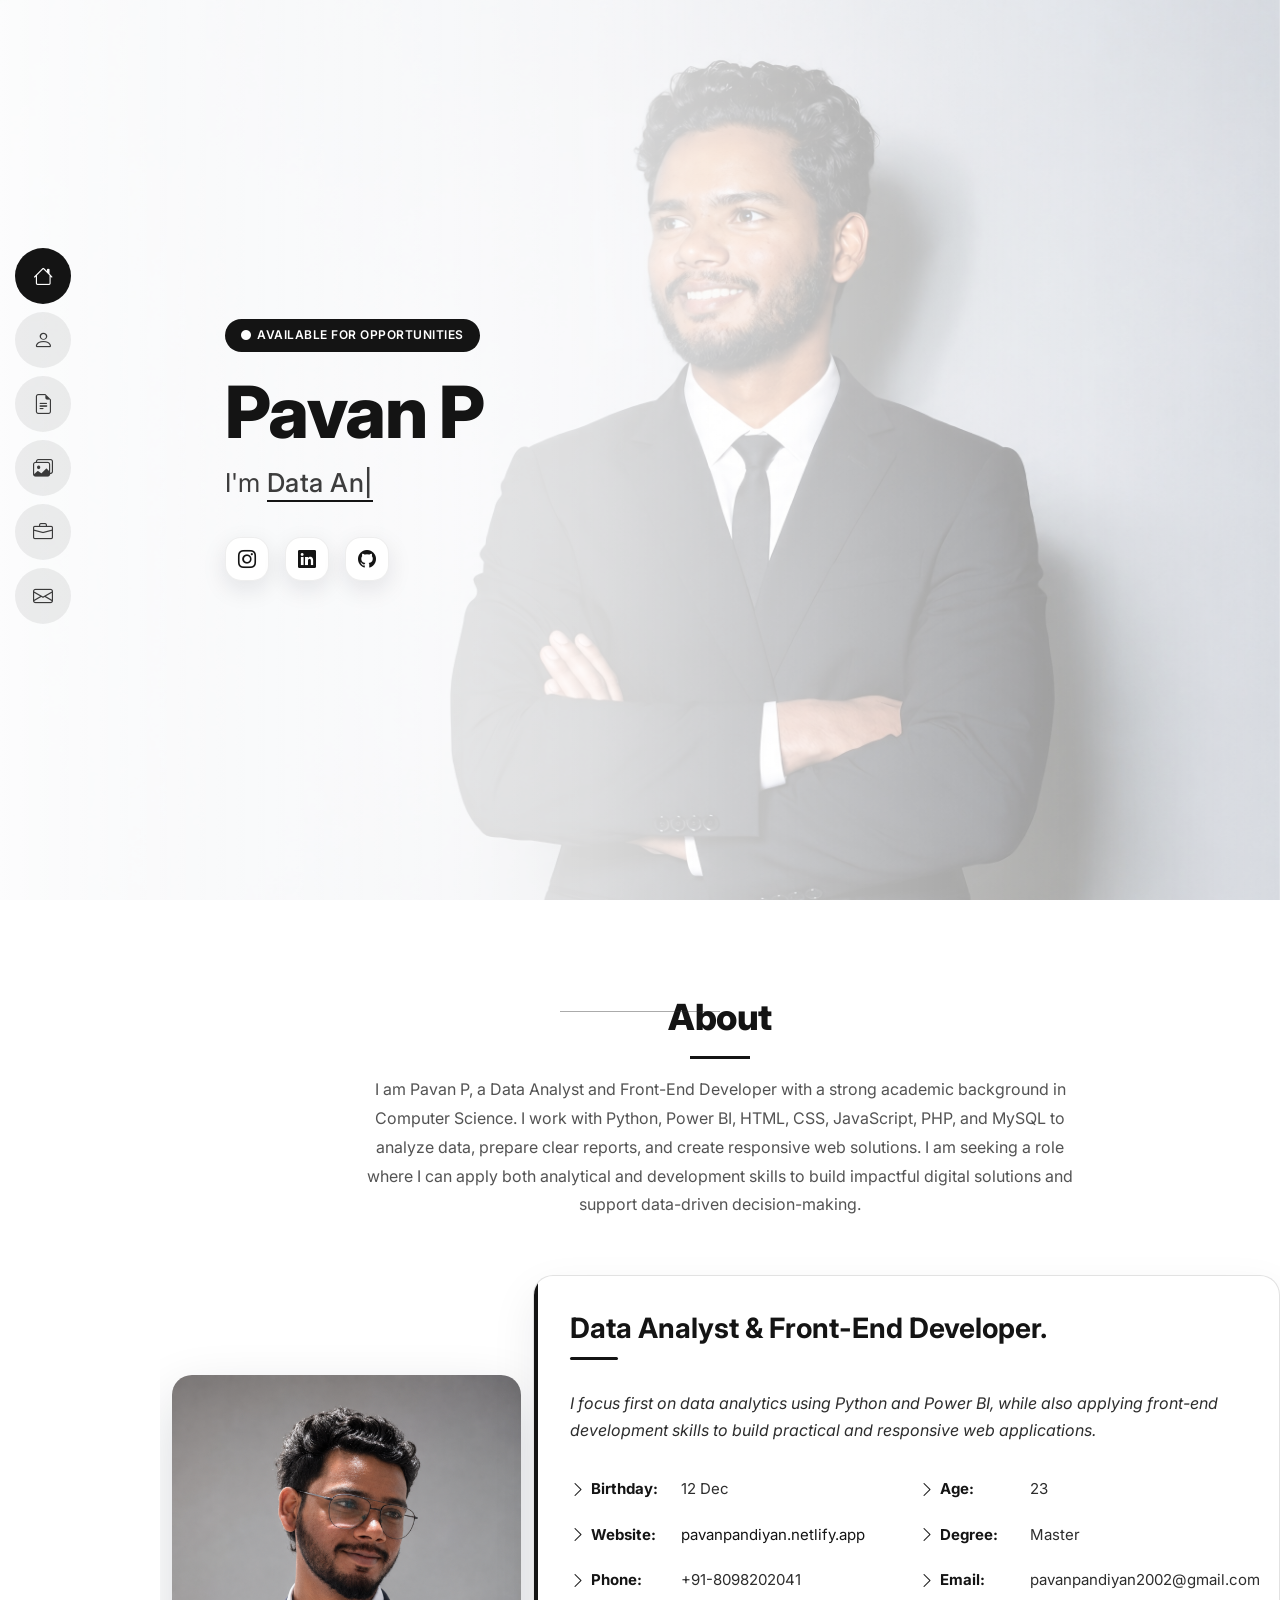
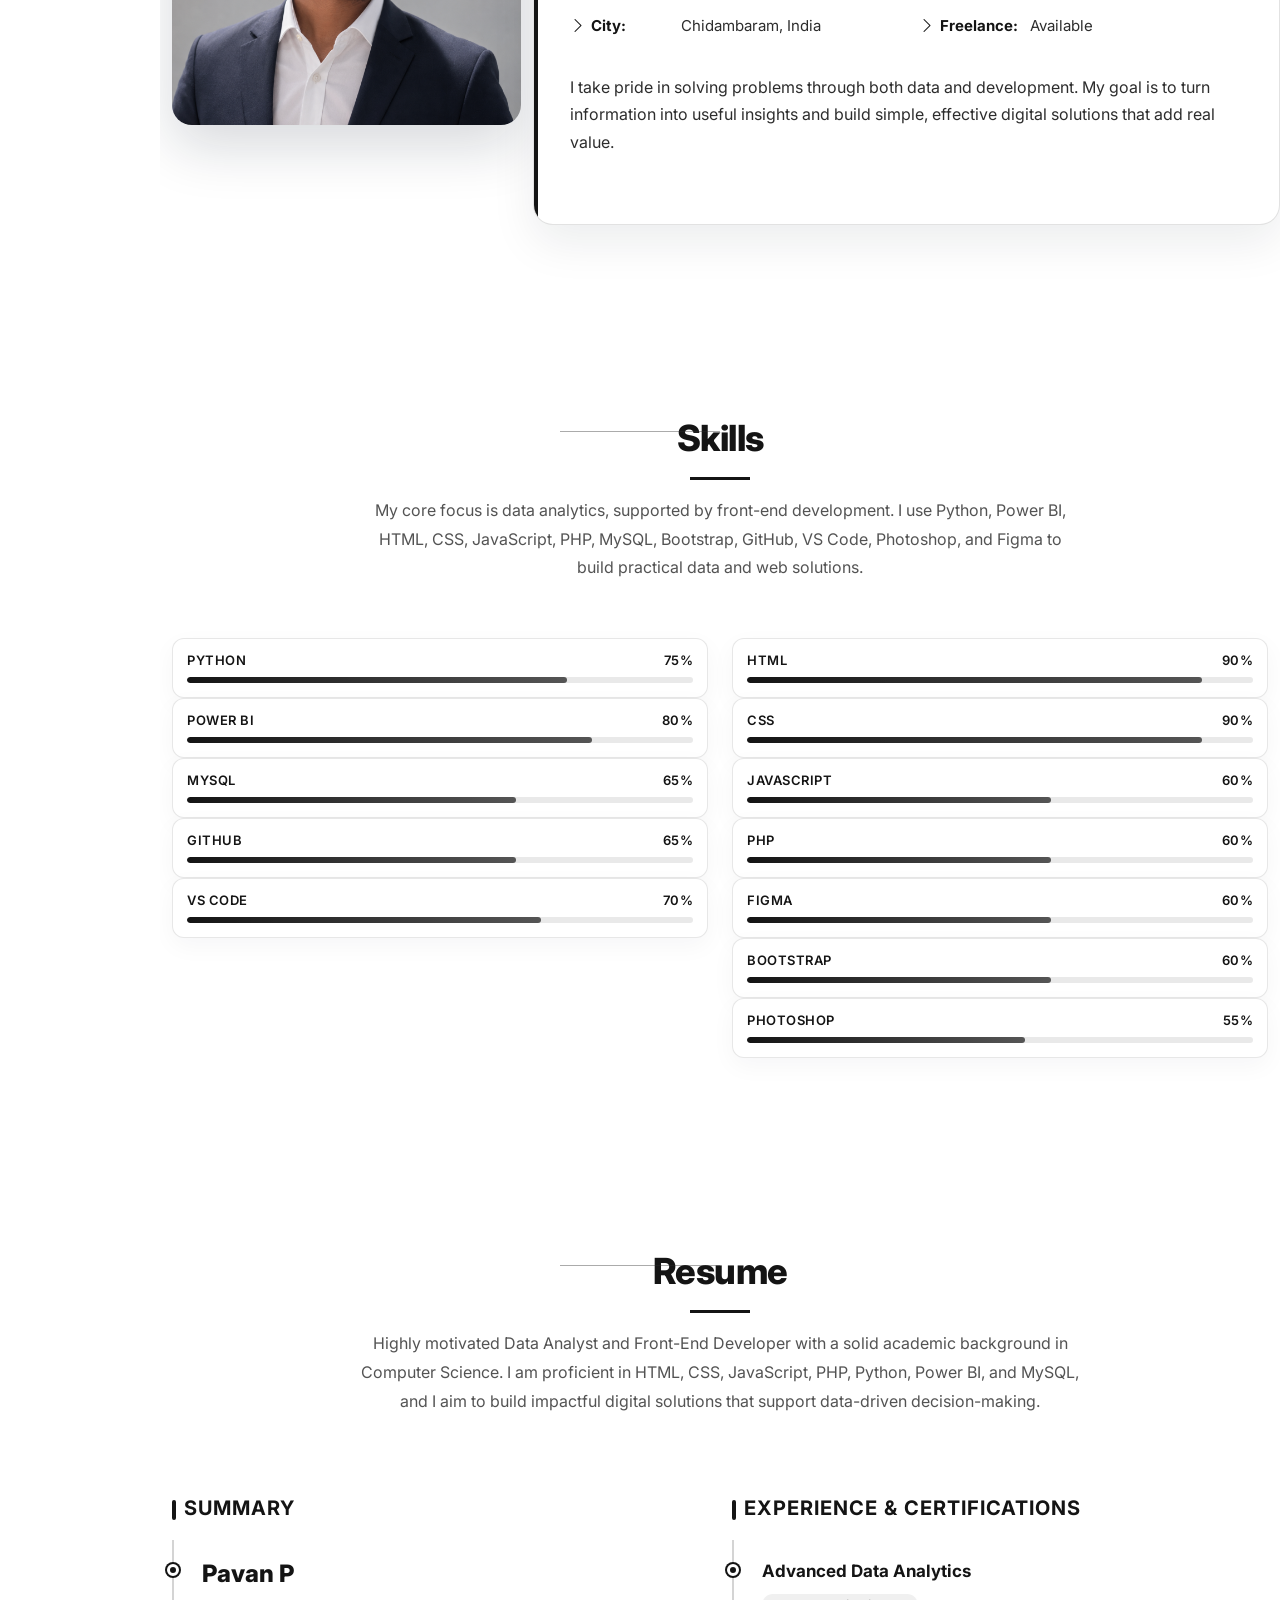
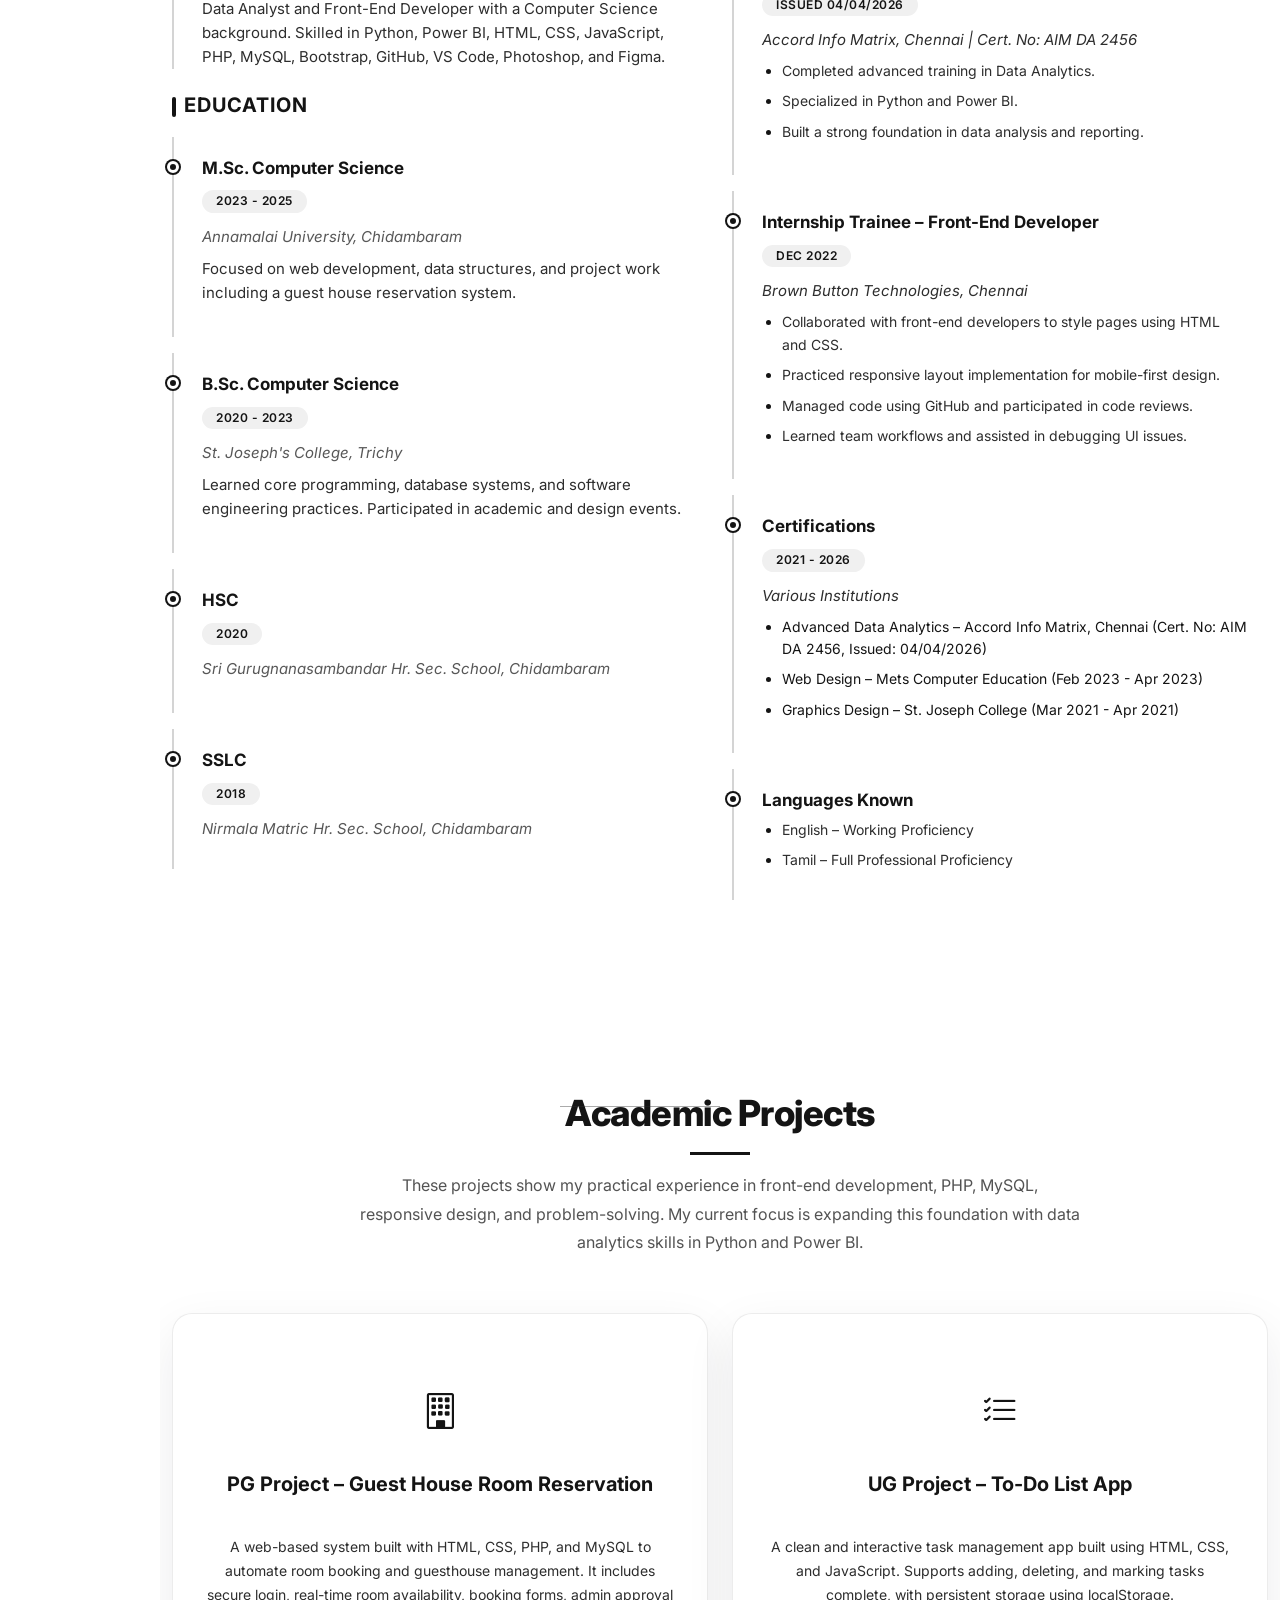
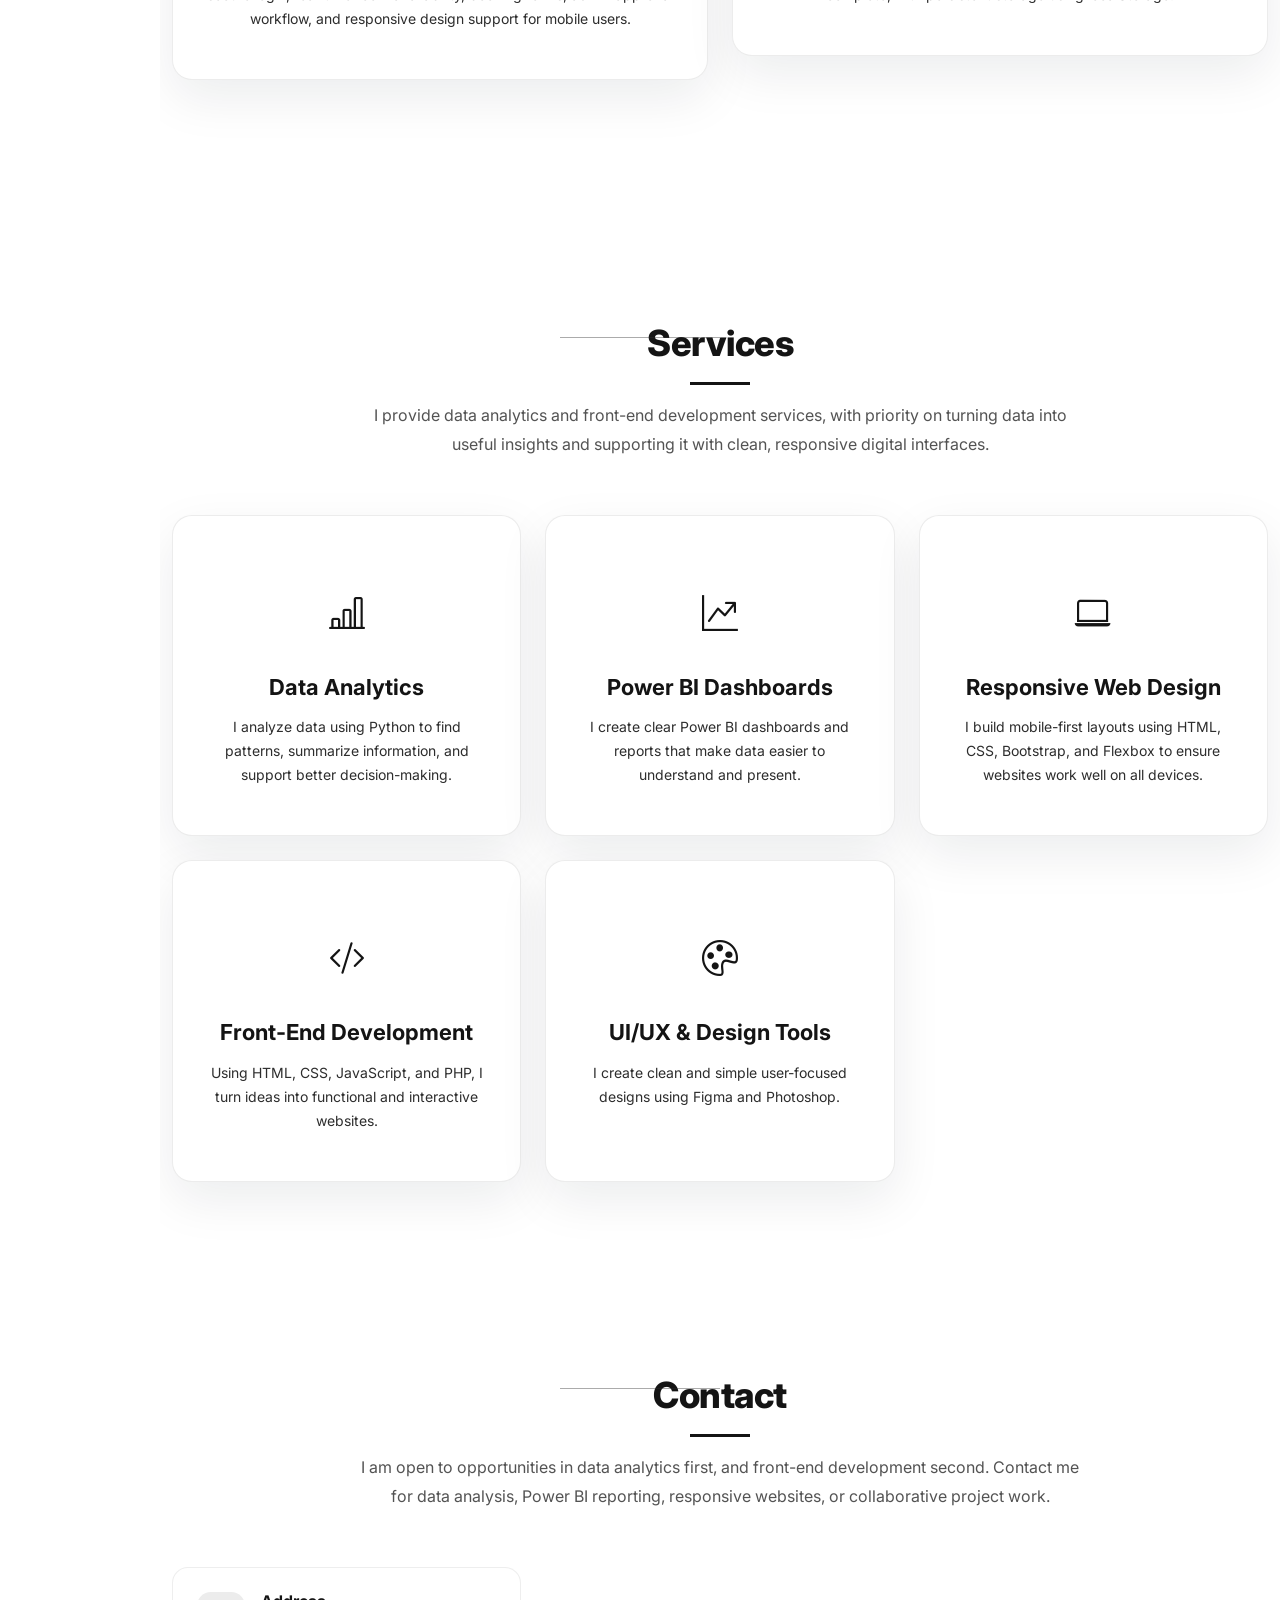
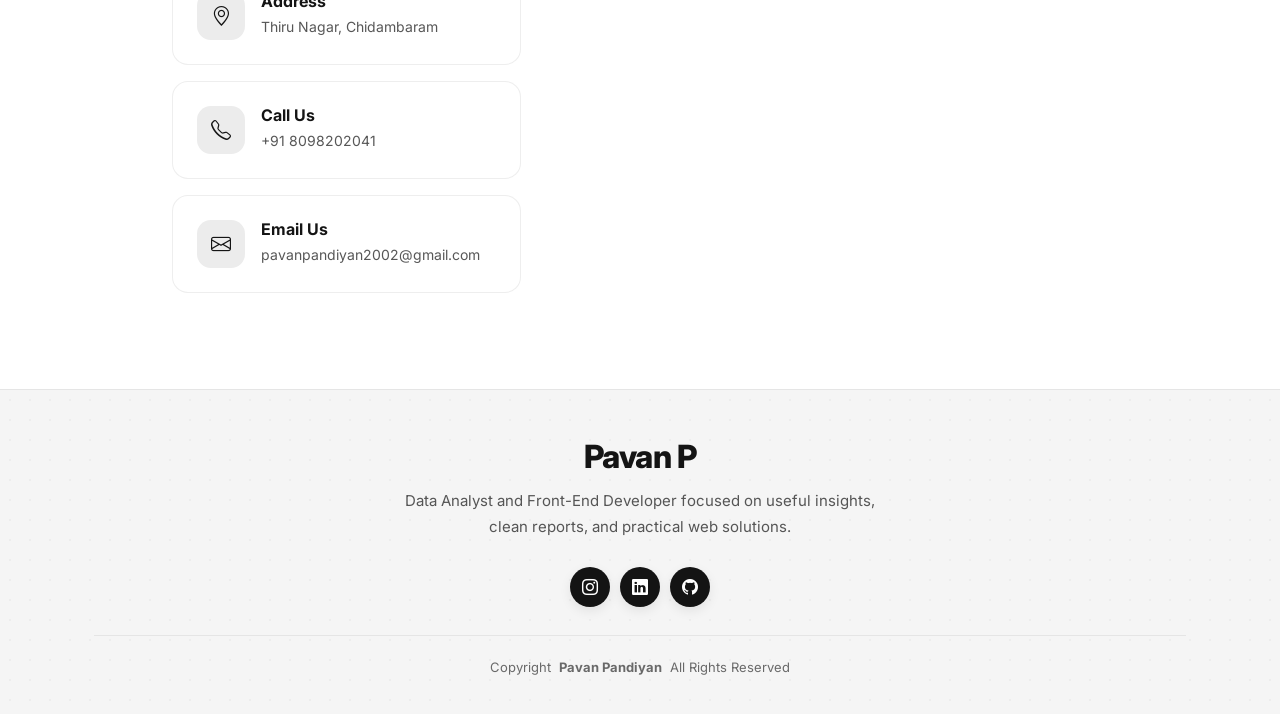
==== commit b7a452fc: "h" ====
--- a/index.html
+++ b/index.html
@@ -57,11 +57,12 @@
     <!-- Hero Section -->
     <section id="hero" class="hero section light-background">
 
-      <img src="img/retouch_2026060323413696.jpg" alt="">
+       <img src="img/retouch_2026060323413696.jpg" alt="">
 
       <div class="container" data-aos="zoom-out">
         <div class="row justify-content-center">
           <div class="col-lg-9">
+            <div class="hero-badge"><i class="bi bi-circle-fill"></i> Available for opportunities</div>
             <h2>Pavan P</h2>
             <p>I'm <span class="typed" data-typed-items="Data Analyst, Front-End Developer, Power BI Analyst">Data Analyst</span><span class="typed-cursor typed-cursor--blink" aria-hidden="true"></span></p>
             <div class="social-links">
@@ -80,7 +81,7 @@
 
       <!-- Section Title -->
       <div class="container section-title" data-aos="fade-up">
-        <h2>About</h2>
+        <h2 data-num="01">About</h2>
         <p>I am Pavan P, a Data Analyst and Front-End Developer with a strong academic background in Computer Science. I work with Python, Power BI, HTML, CSS, JavaScript, PHP, and MySQL to analyze data, prepare clear reports, and create responsive web solutions. I am seeking a role where I can apply both analytical and development skills to build impactful digital solutions and support data-driven decision-making.</p>
       </div><!-- End Section Title -->
 
@@ -129,7 +130,7 @@
 
       <!-- Section Title -->
       <div class="container section-title" data-aos="fade-up">
-        <h2>Skills</h2>
+        <h2 data-num="02">Skills</h2>
         <p>My core focus is data analytics, supported by front-end development. I use Python, Power BI, HTML, CSS, JavaScript, PHP, MySQL, Bootstrap, GitHub, VS Code, Photoshop, and Figma to build practical data and web solutions.</p>
       </div><!-- End Section Title -->
 
@@ -240,7 +241,7 @@
 
       <!-- Section Title -->
       <div class="container section-title" data-aos="fade-up">
-        <h2>Resume</h2>
+        <h2 data-num="03">Resume</h2>
         <p>Highly motivated Data Analyst and Front-End Developer with a solid academic background in Computer Science. I am proficient in HTML, CSS, JavaScript, PHP, Python, Power BI, and MySQL, and I aim to build impactful digital solutions that support data-driven decision-making.</p>
       </div><!-- End Section Title -->
 
@@ -358,7 +359,7 @@
 
   <!-- Section Title -->
   <div class="container section-title" data-aos="fade-up">
-    <h2>Academic Projects</h2>
+    <h2 data-num="04">Academic Projects</h2>
     <p>
       These projects show my practical experience in front-end development, PHP, MySQL, responsive design, and problem-solving. My current focus is expanding this foundation with data analytics skills in Python and Power BI.
     </p>
@@ -429,7 +430,7 @@
 
   <!-- Section Title -->
   <div class="container section-title" data-aos="fade-up">
-    <h2>Services</h2>
+    <h2 data-num="05">Services</h2>
     <p>
       I provide data analytics and front-end development services, with priority on turning data into useful insights and supporting it with clean, responsive digital interfaces.
     </p>
@@ -508,7 +509,7 @@
 
       <!-- Section Title -->
       <div class="container section-title" data-aos="fade-up">
-        <h2>Contact</h2>
+        <h2 data-num="06">Contact</h2>
         <p>
   I am open to opportunities in data analytics first, and front-end development second. Contact me for data analysis, Power BI reporting, responsive websites, or collaborative project work.
 </p>
--- a/assets/css/main.css
+++ b/assets/css/main.css
@@ -0,0 +1,1812 @@
+/**
+* Pavan P — Portfolio Theme
+* Professional monochrome design with unique visual identity
+*/
+
+/*--------------------------------------------------------------
+# Font & Color Variables
+--------------------------------------------------------------*/
+:root {
+  --default-font: "Inter", system-ui, -apple-system, "Segoe UI", Roboto, "Helvetica Neue", Arial, sans-serif;
+  --heading-font: "Inter", sans-serif;
+  --nav-font: "Inter", sans-serif;
+}
+
+:root {
+  --background-color: #ffffff;
+  --default-color: #2d2d2d;
+  --heading-color: #141414;
+  --accent-color: #141414;
+  --surface-color: #ffffff;
+  --contrast-color: #ffffff;
+}
+
+:root {
+  --nav-color: #3a3a3a;
+  --nav-hover-color: #141414;
+  --nav-mobile-background-color: #ffffff;
+  --nav-dropdown-background-color: #ffffff;
+  --nav-dropdown-color: #212529;
+  --nav-dropdown-hover-color: #141414;
+}
+
+.light-background {
+  --background-color: #f5f5f5;
+  --surface-color: #ffffff;
+}
+
+.dark-background {
+  --background-color: #060606;
+  --default-color: #ffffff;
+  --heading-color: #ffffff;
+  --surface-color: #1a1a1a;
+  --contrast-color: #ffffff;
+}
+
+:root { scroll-behavior: smooth; }
+
+/*--------------------------------------------------------------
+# General Styling
+--------------------------------------------------------------*/
+body {
+  color: var(--default-color);
+  background-color: var(--background-color);
+  font-family: var(--default-font);
+  line-height: 1.7;
+  -webkit-font-smoothing: antialiased;
+  -moz-osx-font-smoothing: grayscale;
+}
+
+::selection {
+  background: #141414;
+  color: #ffffff;
+}
+
+::-webkit-scrollbar { width: 6px; }
+::-webkit-scrollbar-track { background: #f0f0f0; }
+::-webkit-scrollbar-thumb { background: #888; border-radius: 3px; }
+::-webkit-scrollbar-thumb:hover { background: #555; }
+
+a { color: var(--accent-color); text-decoration: none; transition: 0.3s; }
+a:hover { color: color-mix(in srgb, var(--accent-color), transparent 25%); }
+
+h1, h2, h3, h4, h5, h6 { color: var(--heading-color); font-family: var(--heading-font); }
+
+/* Subtle background pattern on light sections */
+.light-background {
+  background-image: radial-gradient(rgba(0,0,0,0.03) 1px, transparent 1px);
+  background-size: 20px 20px;
+}
+
+/* PHP Email Form Messages */
+.php-email-form .error-message {
+  display: none;
+  background: #df1529;
+  color: #ffffff;
+  text-align: left;
+  padding: 15px;
+  margin-bottom: 24px;
+  font-weight: 600;
+}
+
+.php-email-form .sent-message {
+  display: none;
+  color: #ffffff;
+  background: #059652;
+  text-align: center;
+  padding: 15px;
+  margin-bottom: 24px;
+  font-weight: 600;
+}
+
+.php-email-form .loading {
+  display: none;
+  background: var(--surface-color);
+  text-align: center;
+  padding: 15px;
+  margin-bottom: 24px;
+}
+
+.php-email-form .loading:before {
+  content: "";
+  display: inline-block;
+  border-radius: 50%;
+  width: 24px;
+  height: 24px;
+  margin: 0 10px -6px 0;
+  border: 3px solid var(--accent-color);
+  border-top-color: var(--surface-color);
+  animation: php-email-form-loading 1s linear infinite;
+}
+
+@keyframes php-email-form-loading {
+  0% { transform: rotate(0deg); }
+  100% { transform: rotate(360deg); }
+}
+
+/*--------------------------------------------------------------
+# Global Header & Navigation
+--------------------------------------------------------------*/
+.header {
+  color: var(--default-color);
+  position: fixed;
+  top: 0;
+  left: 0;
+  bottom: 0;
+  padding: 0 15px;
+  transition: all ease-in-out 0.3s;
+  overflow-y: auto;
+  z-index: 997;
+  min-width: 200px;
+}
+
+@media (max-width: 1199px) {
+  .header {
+    background-color: var(--background-color);
+    border-right: 1px solid color-mix(in srgb, var(--default-color), transparent 90%);
+    width: 300px;
+    left: -100%;
+    box-shadow: 4px 0 30px rgba(0, 0, 0, 0.08);
+  }
+}
+
+@media (min-width: 1200px) and (max-width: 1600px) {
+  .header~main { margin-left: 160px; }
+  .header~main .hero { margin-left: -160px; width: 100vw; }
+}
+
+.header.header-show { left: 0; }
+
+.header .header-toggle {
+  color: var(--contrast-color);
+  background-color: var(--accent-color);
+  font-size: 22px;
+  display: flex;
+  align-items: center;
+  justify-content: center;
+  width: 40px;
+  height: 40px;
+  border-radius: 50%;
+  cursor: pointer;
+  position: fixed;
+  top: 15px;
+  right: 15px;
+  z-index: 9999;
+  transition: background-color 0.3s, transform 0.3s;
+}
+
+.header .header-toggle:hover {
+  color: var(--contrast-color);
+  background-color: color-mix(in srgb, var(--accent-color) 90%, white 15%);
+  transform: scale(1.05);
+}
+
+/*--------------------------------------------------------------
+# Navigation Menu
+--------------------------------------------------------------*/
+.navmenu { padding: 0; z-index: 9997; }
+
+.navmenu ul {
+  list-style: none;
+  padding: 0 0 20px 0;
+  margin: 0;
+  width: 140px;
+}
+
+.navmenu a,
+.navmenu a:focus {
+  color: var(--nav-color);
+  font-family: var(--nav-font);
+  display: flex;
+  align-items: center;
+  padding: 10px 18px;
+  margin-bottom: 8px;
+  font-size: 15px;
+  border-radius: 50px;
+  background: color-mix(in srgb, var(--default-color), transparent 92%);
+  height: 56px;
+  width: 100%;
+  overflow: hidden;
+  transition: 0.3s;
+}
+
+.navmenu a i,
+.navmenu a:focus i { font-size: 20px; }
+
+.navmenu a span,
+.navmenu a:focus span { padding: 0 5px 0 7px; }
+
+@media (min-width: 992px) {
+  .navmenu a,
+  .navmenu a:focus { max-width: 56px; }
+  .navmenu a span,
+  .navmenu a:focus span { display: none; }
+}
+
+.navmenu a:hover,
+.navmenu .active,
+.navmenu .active:focus,
+.navmenu li:hover>a {
+  color: var(--contrast-color);
+  background: var(--nav-hover-color);
+}
+
+.navmenu a:hover,
+.navmenu li:hover>a {
+  max-width: 100%;
+  color: var(--contrast-color);
+}
+
+.navmenu a:hover span,
+.navmenu li:hover>a span { display: block; }
+
+/*--------------------------------------------------------------
+# Global Footer
+--------------------------------------------------------------*/
+.footer {
+  color: var(--default-color);
+  background-color: var(--background-color);
+  font-size: 14px;
+  text-align: center;
+  padding: 48px 0 36px;
+  position: relative;
+  border-top: 1px solid color-mix(in srgb, var(--default-color), transparent 92%);
+}
+
+.footer h3 {
+  font-size: 32px;
+  font-weight: 800;
+  position: relative;
+  padding: 0;
+  margin: 0 0 12px 0;
+  letter-spacing: -0.5px;
+}
+
+.footer p {
+  font-size: 15px;
+  line-height: 1.7;
+  padding: 0;
+  margin: 0 auto 28px;
+  max-width: 480px;
+  color: color-mix(in srgb, var(--default-color), transparent 20%);
+}
+
+.footer .social-links { margin: 0 0 28px; }
+
+.footer .social-links a {
+  font-size: 16px;
+  display: inline-flex;
+  align-items: center;
+  justify-content: center;
+  background: var(--accent-color);
+  color: var(--contrast-color);
+  line-height: 1;
+  margin: 0 5px;
+  border-radius: 50%;
+  text-align: center;
+  width: 40px;
+  height: 40px;
+  transition: 0.3s ease;
+  box-shadow: 0 4px 12px rgba(0, 0, 0, 0.08);
+}
+
+.footer .social-links a:hover {
+  background: color-mix(in srgb, var(--accent-color), transparent 20%);
+  transform: translateY(-3px);
+  box-shadow: 0 8px 20px rgba(0, 0, 0, 0.12);
+}
+
+.footer .copyright {
+  padding-top: 20px;
+  border-top: 1px solid color-mix(in srgb, var(--default-color), transparent 92%);
+  font-size: 13px;
+  color: color-mix(in srgb, var(--default-color), transparent 30%);
+}
+
+.footer .credits { font-size: 13px; padding-top: 5px; }
+
+/*--------------------------------------------------------------
+# Preloader
+--------------------------------------------------------------*/
+#preloader {
+  position: fixed;
+  inset: 0;
+  z-index: 999999;
+  overflow: hidden;
+  background: #ffffff;
+  transition: all 0.6s ease-out;
+  display: flex;
+  flex-direction: column;
+  align-items: center;
+  justify-content: center;
+}
+
+#preloader .preloader-inner { text-align: center; }
+
+#preloader .preloader-logo {
+  font-family: var(--heading-font);
+  font-size: 56px;
+  font-weight: 800;
+  letter-spacing: 2px;
+  color: #1a1a1a;
+  margin-bottom: 0;
+  display: flex;
+  align-items: center;
+  justify-content: center;
+  gap: 2px;
+}
+
+#preloader .preloader-logo span {
+  display: inline-block;
+  opacity: 0;
+  animation: preloader-letter 0.6s cubic-bezier(0.34, 1.56, 0.64, 1) forwards;
+}
+
+#preloader .preloader-logo span:nth-child(1) { animation-delay: 0.0s; }
+#preloader .preloader-logo span:nth-child(2) { animation-delay: 0.12s; }
+#preloader .preloader-logo span:nth-child(3) { animation-delay: 0.24s; }
+#preloader .preloader-logo span:nth-child(4) { animation-delay: 0.36s; }
+#preloader .preloader-logo span:nth-child(5) { animation-delay: 0.48s; }
+#preloader .preloader-logo span:nth-child(7) { animation-delay: 0.72s; }
+
+#preloader .preloader-logo .preloader-dot {
+  font-size: 32px;
+  color: #1a1a1a;
+  margin: 0 10px;
+  animation: preloader-dot 0.6s cubic-bezier(0.34, 1.56, 0.64, 1) forwards;
+  animation-delay: 0.6s;
+  opacity: 0;
+  transform: scale(0);
+}
+
+#preloader .preloader-line {
+  width: 0;
+  height: 2px;
+  background: #1a1a1a;
+  margin: 20px auto 18px;
+  border-radius: 2px;
+  animation: preloader-line 0.5s ease-out forwards;
+  animation-delay: 1.0s;
+  opacity: 0;
+}
+
+#preloader .preloader-bar {
+  width: 160px;
+  height: 3px;
+  background: #e5e5e5;
+  border-radius: 3px;
+  margin: 0 auto;
+  overflow: hidden;
+  position: relative;
+  animation: preloader-bar 1.5s ease-in-out infinite;
+  animation-delay: 1.2s;
+  opacity: 0;
+}
+
+#preloader .preloader-bar::after {
+  content: "";
+  position: absolute;
+  top: 0;
+  left: -40%;
+  width: 40%;
+  height: 100%;
+  background: linear-gradient(90deg, transparent, #1a1a1a, transparent);
+  border-radius: 3px;
+  animation: preloader-shimmer 1.5s ease-in-out infinite;
+}
+
+@keyframes preloader-letter {
+  0% { opacity: 0; transform: translateY(50px) scale(0.5) rotate(12deg); filter: blur(4px); }
+  50% { opacity: 1; filter: blur(0); }
+  65% { transform: translateY(-6px) scale(1.06) rotate(-1deg); }
+  80% { transform: translateY(2px) scale(0.98); }
+  100% { opacity: 1; transform: translateY(0) scale(1) rotate(0deg); }
+}
+
+@keyframes preloader-dot {
+  0% { opacity: 0; transform: scale(0) rotate(-180deg); }
+  100% { opacity: 1; transform: scale(1) rotate(0deg); }
+}
+
+@keyframes preloader-line {
+  0% { width: 0; opacity: 1; }
+  100% { width: 180px; opacity: 1; }
+}
+
+@keyframes preloader-shimmer {
+  0% { left: -40%; }
+  50% { left: 100%; }
+  100% { left: 100%; }
+}
+
+/*--------------------------------------------------------------
+# Scroll Top Button
+--------------------------------------------------------------*/
+.scroll-top {
+  position: fixed;
+  visibility: hidden;
+  opacity: 0;
+  right: 15px;
+  bottom: -15px;
+  z-index: 99999;
+  background-color: var(--accent-color);
+  width: 44px;
+  height: 44px;
+  border-radius: 50px;
+  transition: all 0.4s;
+}
+
+.scroll-top i { font-size: 24px; color: var(--contrast-color); line-height: 0; }
+
+.scroll-top:hover {
+  background-color: color-mix(in srgb, var(--accent-color), transparent 20%);
+  color: var(--contrast-color);
+}
+
+.scroll-top.active { visibility: visible; opacity: 1; bottom: 15px; }
+
+/*--------------------------------------------------------------
+# Disable aos animation delay on mobile devices
+--------------------------------------------------------------*/
+@media screen and (max-width: 768px) {
+  [data-aos-delay] { transition-delay: 0 !important; }
+}
+
+/*--------------------------------------------------------------
+# Global Page Titles & Breadcrumbs
+--------------------------------------------------------------*/
+.page-title {
+  --background-color: color-mix(in srgb, var(--default-color), transparent 96%);
+  color: var(--default-color);
+  background-color: var(--background-color);
+  padding: 20px 0;
+  position: relative;
+}
+
+.page-title h1 { font-size: 28px; font-weight: 700; margin: 0; }
+
+.page-title .breadcrumbs ol {
+  display: flex; flex-wrap: wrap; list-style: none; padding: 0 0 10px 0;
+  margin: 0; font-size: 14px; font-weight: 400;
+}
+
+.page-title .breadcrumbs ol li+li { padding-left: 10px; }
+
+.page-title .breadcrumbs ol li+li::before {
+  content: "/"; display: inline-block; padding-right: 10px;
+  color: color-mix(in srgb, var(--default-color), transparent 70%);
+}
+
+/*--------------------------------------------------------------
+# Global Sections
+--------------------------------------------------------------*/
+section, .section {
+  color: var(--default-color);
+  background-color: var(--background-color);
+  padding: 96px 0;
+  overflow: clip;
+}
+
+/*--------------------------------------------------------------
+# Global Section Titles — Editorial Design
+--------------------------------------------------------------*/
+.section-title {
+  text-align: center;
+  padding-bottom: 56px;
+  position: relative;
+}
+
+.section-title h2 {
+  font-size: 36px;
+  font-weight: 800;
+  margin-bottom: 16px;
+  padding-bottom: 20px;
+  position: relative;
+  letter-spacing: -0.5px;
+}
+
+.section-title h2::before {
+  content: attr(data-num);
+  position: absolute;
+  top: -32px;
+  left: 50%;
+  transform: translateX(-50%);
+  font-size: 80px;
+  font-weight: 900;
+  color: color-mix(in srgb, var(--default-color), transparent 94%);
+  letter-spacing: 0;
+  pointer-events: none;
+  line-height: 1;
+  z-index: 0;
+  font-family: var(--heading-font);
+}
+
+.section-title h2:before {
+  content: "";
+  position: absolute;
+  display: block;
+  width: 160px;
+  height: 1px;
+  background: color-mix(in srgb, var(--default-color), transparent 60%);
+  left: 0;
+  right: 0;
+  bottom: 1px;
+  margin: auto;
+  z-index: 1;
+}
+
+.section-title h2::after {
+  content: "";
+  position: absolute;
+  display: block;
+  width: 60px;
+  height: 3px;
+  background: var(--accent-color);
+  left: 0;
+  right: 0;
+  bottom: 0;
+  margin: auto;
+  z-index: 1;
+}
+
+.section-title p {
+  margin-bottom: 0;
+  max-width: 720px;
+  margin-left: auto;
+  margin-right: auto;
+  color: color-mix(in srgb, var(--default-color), transparent 18%);
+  font-size: 16px;
+  line-height: 1.8;
+}
+
+/*--------------------------------------------------------------
+# Hero Section
+--------------------------------------------------------------*/
+.hero {
+  width: 100%;
+  min-height: 100vh;
+  position: relative;
+  padding: 80px 0;
+  display: flex;
+  align-items: center;
+  justify-content: center;
+}
+
+.hero img {
+  position: absolute;
+  inset: 0;
+  display: block;
+  width: 100%;
+  height: 100%;
+  object-fit: cover;
+  z-index: 1;
+  will-change: transform;
+}
+
+.hero:before {
+  content: "";
+  background: linear-gradient(90deg, rgba(255, 255, 255, 0.97) 0%, rgba(255, 255, 255, 0.85) 46%, rgba(255, 255, 255, 0.50) 100%);
+  position: absolute;
+  inset: 0;
+  z-index: 2;
+}
+
+.hero .container { position: relative; z-index: 3; }
+
+.hero h2 {
+  margin: 0;
+  font-size: 72px;
+  font-weight: 800;
+  letter-spacing: -1.5px;
+  line-height: 1.1;
+}
+
+.hero .hero-badge {
+  display: inline-flex;
+  align-items: center;
+  gap: 6px;
+  background: var(--accent-color);
+  color: var(--contrast-color);
+  font-size: 12px;
+  font-weight: 600;
+  letter-spacing: 0.5px;
+  text-transform: uppercase;
+  padding: 6px 16px;
+  border-radius: 999px;
+  margin-bottom: 20px;
+  animation: badge-in 0.8s ease-out 0.2s both;
+}
+
+@keyframes badge-in {
+  from { opacity: 0; transform: translateY(10px); }
+  to { opacity: 1; transform: translateY(0); }
+}
+
+.hero .hero-badge i { font-size: 10px; }
+
+.hero p {
+  margin: 10px 0 0 0;
+  font-size: 26px;
+  font-weight: 400;
+  color: color-mix(in srgb, var(--default-color), transparent 8%);
+}
+
+.hero p span {
+  letter-spacing: 0.5px;
+  border-bottom: 2px solid var(--accent-color);
+  font-weight: 500;
+  padding-bottom: 2px;
+}
+
+.hero .typed-cursor { opacity: 1; animation: typed-blink 1s infinite; }
+
+@keyframes typed-blink {
+  0%, 100% { opacity: 1; }
+  50% { opacity: 0; }
+}
+
+.hero .social-links { margin-top: 32px; }
+
+.hero .social-links a {
+  font-size: 18px;
+  display: inline-flex;
+  align-items: center;
+  justify-content: center;
+  width: 44px;
+  height: 44px;
+  color: var(--accent-color);
+  background: var(--surface-color);
+  line-height: 1;
+  margin-right: 12px;
+  border-radius: 16px;
+  box-shadow: 0 8px 24px rgba(15, 23, 42, 0.10);
+  transition: 0.3s ease;
+  border: 1px solid color-mix(in srgb, var(--default-color), transparent 92%);
+}
+
+.hero .social-links a:hover {
+  color: var(--contrast-color);
+  background: var(--accent-color);
+  transform: translateY(-3px);
+  box-shadow: 0 12px 30px rgba(15, 23, 42, 0.16);
+  border-color: var(--accent-color);
+}
+
+@media (max-width: 768px) {
+  .hero h2 { font-size: 34px; }
+  .hero p { font-size: 18px; }
+}
+
+/*--------------------------------------------------------------
+# About Section
+--------------------------------------------------------------*/
+.about .content h2 {
+  font-weight: 700;
+  font-size: 28px;
+  margin-bottom: 14px;
+  position: relative;
+  padding-bottom: 14px;
+}
+
+.about .content h2::after {
+  content: "";
+  position: absolute;
+  bottom: 0;
+  left: 0;
+  width: 48px;
+  height: 3px;
+  background: var(--accent-color);
+  border-radius: 2px;
+}
+
+.about .row { align-items: center; }
+
+.about img {
+  border-radius: 20px;
+  box-shadow: 0 22px 55px rgba(15, 23, 42, 0.16);
+  width: 100%;
+  height: 100%;
+  object-fit: cover;
+  transition: transform 0.4s ease, box-shadow 0.4s ease;
+}
+
+.about .col-lg-4 { display: flex; }
+
+.about .col-lg-4:hover img {
+  transform: scale(1.02);
+  box-shadow: 0 28px 65px rgba(0, 0, 0, 0.2);
+}
+
+.about .content {
+  background: var(--surface-color);
+  border: 1px solid color-mix(in srgb, var(--accent-color), transparent 88%);
+  border-radius: 20px;
+  padding: 36px;
+  box-shadow: 0 18px 45px rgba(15, 23, 42, 0.08);
+  position: relative;
+  overflow: hidden;
+}
+
+.about .content::before {
+  content: "";
+  position: absolute;
+  top: 0;
+  left: 0;
+  width: 4px;
+  height: 100%;
+  background: var(--accent-color);
+  border-radius: 4px 0 0 4px;
+}
+
+.about .content ul { list-style: none; padding: 0; }
+
+.about .content ul li {
+  margin-bottom: 20px;
+  display: flex;
+  align-items: center;
+  font-size: 15px;
+}
+
+.about .content ul strong {
+  margin-right: 10px;
+  min-width: 80px;
+  color: var(--heading-color);
+}
+
+.about .content ul i {
+  font-size: 16px;
+  margin-right: 5px;
+  color: var(--accent-color);
+  line-height: 0;
+}
+/*--------------------------------------------------------------
+# Stats Section
+--------------------------------------------------------------*/
+.stats i {
+  background-color: var(--accent-color);
+  color: var(--contrast-color);
+  width: 54px;
+  height: 54px;
+  font-size: 24px;
+  border-radius: 50px;
+  display: inline-flex;
+  align-items: center;
+  justify-content: center;
+  position: relative;
+  z-index: 1;
+}
+
+.stats .stats-item {
+  margin-top: 10px;
+  width: 100%;
+  position: relative;
+  text-align: center;
+  z-index: 0;
+  padding: 20px 0;
+}
+
+.stats .stats-item span {
+  font-size: 40px;
+  display: block;
+  font-weight: 800;
+  color: var(--heading-color);
+  letter-spacing: -1px;
+}
+
+.stats .stats-item p {
+  padding: 0;
+  margin: 4px 0 0;
+  color: color-mix(in srgb, var(--default-color), transparent 40%);
+  font-size: 15px;
+  font-weight: 500;
+}
+
+/*--------------------------------------------------------------
+# Skills Section
+--------------------------------------------------------------*/
+.skills .progress {
+  height: 60px;
+  display: block;
+  background: var(--surface-color);
+  border: 1px solid color-mix(in srgb, var(--accent-color), transparent 90%);
+  border-radius: 12px;
+  padding: 10px 14px;
+  box-shadow: 0 8px 24px rgba(15, 23, 42, 0.04);
+  transition: box-shadow 0.3s ease;
+}
+
+.skills .progress:hover {
+  box-shadow: 0 12px 32px rgba(15, 23, 42, 0.08);
+}
+
+.skills .progress .skill {
+  color: var(--heading-color);
+  padding: 0;
+  margin: 0 0 6px 0;
+  text-transform: uppercase;
+  display: block;
+  font-weight: 600;
+  font-family: var(--heading-font);
+  font-size: 13px;
+  letter-spacing: 0.5px;
+}
+
+.skills .progress .skill .val { float: right; font-style: normal; }
+
+.skills .progress-bar-wrap {
+  background: color-mix(in srgb, var(--default-color), transparent 90%);
+  height: 6px;
+  border-radius: 999px;
+  overflow: hidden;
+}
+
+.skills .progress-bar {
+  width: 1px;
+  height: 6px;
+  transition: 0.9s;
+  background: linear-gradient(90deg, var(--accent-color), #555555);
+  border-radius: 999px;
+  position: relative;
+  overflow: hidden;
+}
+
+.skills .progress-bar::after {
+  content: "";
+  position: absolute;
+  top: 0;
+  left: -100%;
+  width: 100%;
+  height: 100%;
+  background: linear-gradient(90deg, transparent, rgba(255,255,255,0.3), transparent);
+  animation: bar-shine 2.5s ease-in-out infinite;
+}
+
+@keyframes bar-shine {
+  0% { left: -100%; }
+  100% { left: 200%; }
+}
+
+/*--------------------------------------------------------------
+# Resume Section
+--------------------------------------------------------------*/
+.resume .resume-title {
+  color: var(--heading-color);
+  font-size: 20px;
+  font-weight: 700;
+  margin-top: 24px;
+  margin-bottom: 20px;
+  padding-left: 12px;
+  position: relative;
+  text-transform: uppercase;
+  letter-spacing: 1px;
+}
+
+.resume .resume-title::before {
+  content: "";
+  position: absolute;
+  left: 0;
+  top: 4px;
+  width: 4px;
+  height: 20px;
+  background: var(--accent-color);
+  border-radius: 4px;
+}
+
+.resume .resume-item {
+  padding: 20px 20px 24px 28px;
+  margin-top: 0;
+  margin-bottom: 16px;
+  border-left: 2px solid #d4d4d4;
+  position: relative;
+  background: var(--surface-color);
+  border-radius: 0 14px 14px 0;
+  transition: all 0.3s ease;
+}
+
+.resume .resume-item:hover {
+  border-left-color: var(--accent-color);
+  box-shadow: 0 8px 28px rgba(0, 0, 0, 0.07);
+  transform: translateX(4px);
+}
+
+.resume .resume-item h4 {
+  font-size: 17px;
+  font-weight: 700;
+  color: var(--heading-color);
+  margin-bottom: 6px;
+  line-height: 1.4;
+}
+
+.resume .resume-item h5 {
+  font-size: 12px;
+  padding: 4px 14px;
+  display: inline-block;
+  font-weight: 600;
+  margin-bottom: 12px;
+  color: var(--accent-color);
+  background: #f0f0f0;
+  border-radius: 999px;
+  letter-spacing: 0.5px;
+  text-transform: uppercase;
+}
+
+.resume .resume-item p {
+  margin-bottom: 8px;
+  font-size: 15px;
+  line-height: 1.6;
+}
+
+.resume .resume-item ul { padding-left: 20px; margin-bottom: 0; }
+
+.resume .resume-item ul li {
+  padding-bottom: 8px;
+  font-size: 14px;
+  line-height: 1.6;
+}
+
+.resume .resume-item ul li::marker { color: var(--accent-color); }
+
+.resume .resume-item:last-child { padding-bottom: 20px; margin-bottom: 0; }
+
+.resume .resume-item::before {
+  content: "";
+  position: absolute;
+  width: 12px;
+  height: 12px;
+  border-radius: 50%;
+  left: -7px;
+  top: 24px;
+  background: var(--accent-color);
+  border: 3px solid #ffffff;
+  box-shadow: 0 0 0 2px var(--accent-color);
+}
+
+.resume .resume-name {
+  font-size: 24px;
+  font-weight: 800;
+  color: var(--heading-color);
+  margin-bottom: 8px;
+}
+
+.resume .resume-summary {
+  font-size: 15px;
+  line-height: 1.7;
+  color: var(--default-color);
+}
+
+.resume .institution {
+  font-style: italic;
+  font-size: 15px;
+  color: color-mix(in srgb, var(--default-color), transparent 20%);
+  margin-bottom: 8px;
+}
+
+.certificate-modal .modal-content {
+  border: 0;
+  border-radius: 22px;
+  overflow: hidden;
+  box-shadow: 0 28px 80px rgba(15, 23, 42, 0.28);
+  max-height: 92vh;
+}
+
+.certificate-modal .modal-header {
+  border-bottom: 1px solid color-mix(in srgb, var(--accent-color), transparent 86%);
+  background: #f4f8fb;
+}
+
+.certificate-modal .modal-title {
+  color: var(--heading-color);
+  font-weight: 800;
+}
+
+.certificate-modal .modal-body {
+  padding: 18px;
+  background: var(--surface-color);
+  height: calc(92vh - 70px);
+  overflow: hidden;
+}
+
+.certificate-modal object {
+  width: 100%;
+  height: 100%;
+  display: block;
+  border-radius: 14px;
+  border: 1px solid color-mix(in srgb, var(--accent-color), transparent 86%);
+}
+
+@media (max-width: 575px) {
+  .certificate-modal .modal-dialog { margin: 12px; }
+  .certificate-modal object { height: 100%; }
+}
+
+/*--------------------------------------------------------------
+# Portfolio Section
+--------------------------------------------------------------*/
+.portfolio .portfolio-filters {
+  padding: 0;
+  margin: 0 auto 20px auto;
+  list-style: none;
+  text-align: center;
+}
+
+.portfolio .portfolio-filters li {
+  cursor: pointer;
+  display: inline-block;
+  padding: 8px 20px 10px 20px;
+  margin: 0;
+  font-size: 15px;
+  font-weight: 500;
+  line-height: 1;
+  margin-bottom: 5px;
+  border-radius: 50px;
+  transition: all 0.3s ease-in-out;
+  font-family: var(--heading-font);
+}
+
+.portfolio .portfolio-filters li:hover,
+.portfolio .portfolio-filters li.filter-active {
+  color: var(--contrast-color);
+  background-color: var(--accent-color);
+}
+
+.portfolio .portfolio-filters li:first-child { margin-left: 0; }
+.portfolio .portfolio-filters li:last-child { margin-right: 0; }
+
+@media (max-width: 575px) {
+  .portfolio .portfolio-filters li { font-size: 14px; margin: 0 0 10px 0; }
+}
+
+.portfolio .portfolio-item { position: relative; overflow: hidden; border-radius: 16px; }
+
+.portfolio .portfolio-item img { transition: transform 0.6s ease; }
+
+.portfolio .portfolio-item:hover img { transform: scale(1.08); }
+
+.portfolio .portfolio-item .portfolio-info {
+  opacity: 0;
+  position: absolute;
+  left: 12px;
+  right: 12px;
+  bottom: -100%;
+  z-index: 3;
+  transition: all ease-in-out 0.5s;
+  background: color-mix(in srgb, var(--background-color), transparent 10%);
+  padding: 15px;
+  border-radius: 12px;
+  backdrop-filter: blur(8px);
+}
+
+.portfolio .portfolio-item .portfolio-info h4 {
+  font-size: 18px;
+  font-weight: 600;
+  padding-right: 50px;
+}
+
+.portfolio .portfolio-item .portfolio-info p {
+  color: color-mix(in srgb, var(--default-color), transparent 30%);
+  font-size: 14px;
+  margin-bottom: 0;
+  padding-right: 50px;
+}
+
+.portfolio .portfolio-item .portfolio-info .preview-link,
+.portfolio .portfolio-item .portfolio-info .details-link {
+  position: absolute;
+  right: 50px;
+  font-size: 24px;
+  top: calc(50% - 14px);
+  color: color-mix(in srgb, var(--default-color), transparent 30%);
+  transition: 0.3s;
+  line-height: 0;
+}
+
+.portfolio .portfolio-item .portfolio-info .preview-link:hover,
+.portfolio .portfolio-item .portfolio-info .details-link:hover { color: var(--accent-color); }
+
+.portfolio .portfolio-item .portfolio-info .details-link { right: 14px; font-size: 28px; }
+
+.portfolio .portfolio-item:hover .portfolio-info { opacity: 1; bottom: 12px; }
+
+/*--------------------------------------------------------------
+# Services Section — Monochrome Theme
+--------------------------------------------------------------*/
+.services .service-item {
+  background-color: var(--surface-color);
+  box-shadow: 0 18px 50px rgba(15, 23, 42, 0.08);
+  height: 100%;
+  padding: 48px 32px;
+  text-align: center;
+  transition: 0.4s ease;
+  border-radius: 20px;
+  border: 1px solid color-mix(in srgb, var(--accent-color), transparent 92%);
+  position: relative;
+  overflow: hidden;
+}
+
+.services .service-item::after {
+  content: "";
+  position: absolute;
+  inset: 0;
+  background: var(--accent-color);
+  opacity: 0;
+  transition: 0.4s ease;
+  border-radius: 20px;
+  z-index: 0;
+}
+
+.services .service-item:hover::after { opacity: 1; }
+
+.services .service-item .icon {
+  margin: 0 auto;
+  width: 100px;
+  height: 100px;
+  display: flex;
+  align-items: center;
+  justify-content: center;
+  transition: ease-in-out 0.3s;
+  position: relative;
+  z-index: 1;
+}
+
+.services .service-item .icon i {
+  font-size: 36px;
+  transition: 0.4s;
+  position: relative;
+  color: var(--heading-color);
+}
+
+.services .service-item .icon svg { position: absolute; top: 0; left: 0; }
+
+.services .service-item .icon svg path {
+  transition: 0.4s;
+  fill: color-mix(in srgb, var(--default-color), transparent 95%);
+}
+
+.services .service-item h3 {
+  font-weight: 700;
+  margin: 10px 0 15px 0;
+  font-size: 22px;
+  position: relative;
+  z-index: 1;
+  transition: 0.4s;
+}
+
+.services .service-item p {
+  line-height: 24px;
+  font-size: 14px;
+  margin-bottom: 0;
+  position: relative;
+  z-index: 1;
+  transition: 0.4s;
+}
+
+.services .service-item:hover {
+  box-shadow: 0 22px 55px rgba(15, 23, 42, 0.14);
+  transform: translateY(-8px);
+}
+
+.services .service-item:hover .icon i { color: #ffffff; transform: scale(1.15); }
+
+.services .service-item:hover .icon svg path { fill: rgba(255,255,255,0.15); }
+
+.services .service-item:hover h3 { color: #ffffff; }
+
+.services .service-item:hover p { color: rgba(255,255,255,0.75); }
+
+/*--------------------------------------------------------------
+# Testimonials Section
+--------------------------------------------------------------*/
+.testimonials .testimonials-carousel,
+.testimonials .testimonials-slider { overflow: hidden; }
+
+.testimonials .testimonial-item .testimonial-content {
+  border-left: 3px solid var(--accent-color);
+  padding-left: 30px;
+}
+
+.testimonials .testimonial-item .testimonial-img {
+  border-radius: 50%;
+  border: 4px solid var(--background-color);
+  margin: 0 auto;
+}
+
+.testimonials .testimonial-item h3 {
+  font-size: 20px;
+  font-weight: bold;
+  margin: 10px 0 5px 0;
+}
+
+.testimonials .testimonial-item h4 {
+  font-size: 14px;
+  color: color-mix(in srgb, var(--default-color), transparent 40%);
+  margin: 0 0 10px 0;
+}
+
+.testimonials .testimonial-item .stars i { color: #ffc107; margin: 0 1px; }
+
+.testimonials .testimonial-item .quote-icon-left,
+.testimonials .testimonial-item .quote-icon-right {
+  color: color-mix(in srgb, var(--accent-color), transparent 50%);
+  font-size: 26px;
+  line-height: 0;
+}
+
+.testimonials .testimonial-item .quote-icon-left {
+  display: inline-block;
+  left: -5px;
+  position: relative;
+}
+
+.testimonials .testimonial-item .quote-icon-right {
+  display: inline-block;
+  right: -5px;
+  position: relative;
+  top: 10px;
+  transform: scale(-1, -1);
+}
+
+.testimonials .testimonial-item p { font-style: italic; }
+
+.testimonials .swiper-wrapper { height: auto; }
+
+.testimonials .swiper-pagination { margin-top: 30px; position: relative; }
+
+.testimonials .swiper-pagination .swiper-pagination-bullet {
+  width: 12px;
+  height: 12px;
+  background-color: color-mix(in srgb, var(--default-color), transparent 85%);
+  opacity: 1;
+}
+
+.testimonials .swiper-pagination .swiper-pagination-bullet-active {
+  background-color: var(--accent-color);
+}
+
+/*--------------------------------------------------------------
+# Contact Section
+--------------------------------------------------------------*/
+.contact .info-item {
+  padding: 24px;
+  background: var(--surface-color);
+  border: 1px solid color-mix(in srgb, var(--default-color), transparent 92%);
+  border-radius: 16px;
+  transition: all 0.3s ease;
+  position: relative;
+  overflow: hidden;
+}
+
+.contact .info-item::after {
+  content: "";
+  position: absolute;
+  top: 0;
+  left: 0;
+  width: 3px;
+  height: 0;
+  background: var(--accent-color);
+  transition: height 0.3s ease;
+  border-radius: 0 0 3px 3px;
+}
+
+.contact .info-item:hover::after { height: 100%; }
+
+.contact .info-item:hover {
+  box-shadow: 0 8px 30px rgba(0, 0, 0, 0.06);
+  border-color: color-mix(in srgb, var(--default-color), transparent 80%);
+}
+
+.contact .info-item+.info-item { margin-top: 16px; }
+
+.contact .info-item i {
+  color: var(--accent-color);
+  background: color-mix(in srgb, var(--accent-color), transparent 92%);
+  font-size: 20px;
+  width: 48px;
+  height: 48px;
+  display: flex;
+  justify-content: center;
+  align-items: center;
+  border-radius: 14px;
+  transition: all 0.3s ease;
+  margin-right: 16px;
+  flex-shrink: 0;
+}
+
+.contact .info-item h3 {
+  padding: 0;
+  font-size: 16px;
+  font-weight: 700;
+  margin-bottom: 4px;
+  color: var(--heading-color);
+}
+
+.contact .info-item p {
+  padding: 0;
+  margin-bottom: 0;
+  font-size: 14px;
+  color: color-mix(in srgb, var(--default-color), transparent 20%);
+}
+
+.contact .info-item:hover i {
+  background: var(--accent-color);
+  color: var(--contrast-color);
+  border-radius: 12px;
+}
+
+.contact .php-email-form { height: 100%; }
+
+.contact .php-email-form input[type=text],
+.contact .php-email-form input[type=email],
+.contact .php-email-form textarea {
+  font-size: 14px;
+  padding: 14px 18px;
+  box-shadow: none;
+  border-radius: 12px;
+  color: var(--default-color);
+  background-color: var(--background-color);
+  border: 1.5px solid color-mix(in srgb, var(--default-color), transparent 85%);
+  transition: border-color 0.3s ease, box-shadow 0.3s ease;
+}
+
+.contact .php-email-form input[type=text]:focus,
+.contact .php-email-form input[type=email]:focus,
+.contact .php-email-form textarea:focus {
+  border-color: var(--accent-color);
+  box-shadow: 0 0 0 4px rgba(20, 20, 20, 0.06);
+  outline: none;
+}
+
+.contact .php-email-form input[type=text]::placeholder,
+.contact .php-email-form input[type=email]::placeholder,
+.contact .php-email-form textarea::placeholder {
+  color: color-mix(in srgb, var(--default-color), transparent 70%);
+}
+
+.contact .php-email-form button[type=submit] {
+  color: var(--contrast-color);
+  background: var(--accent-color);
+  border: 0;
+  padding: 14px 40px;
+  transition: 0.3s ease;
+  border-radius: 12px;
+  font-weight: 600;
+  font-size: 14px;
+  cursor: pointer;
+  letter-spacing: 0.5px;
+}
+
+.contact .php-email-form button[type=submit]:hover {
+  background: color-mix(in srgb, var(--accent-color), transparent 20%);
+  transform: translateY(-3px);
+  box-shadow: 0 8px 24px rgba(0, 0, 0, 0.14);
+}
+
+/*--------------------------------------------------------------
+# Portfolio Details Section
+--------------------------------------------------------------*/
+.portfolio-details .portfolio-details-slider img { width: 100%; }
+
+.portfolio-details .swiper-wrapper { height: auto; }
+
+.portfolio-details .swiper-button-prev,
+.portfolio-details .swiper-button-next {
+  width: 48px;
+  height: 48px;
+}
+
+.portfolio-details .swiper-button-prev:after,
+.portfolio-details .swiper-button-next:after {
+  color: rgba(255, 255, 255, 0.8);
+  background-color: rgba(0, 0, 0, 0.15);
+  font-size: 24px;
+  border-radius: 50%;
+  width: 48px;
+  height: 48px;
+  display: flex;
+  align-items: center;
+  justify-content: center;
+  transition: 0.3s;
+}
+
+.portfolio-details .swiper-button-prev:hover:after,
+.portfolio-details .swiper-button-next:hover:after {
+  background-color: rgba(0, 0, 0, 0.3);
+}
+
+@media (max-width: 575px) {
+  .portfolio-details .swiper-button-prev,
+  .portfolio-details .swiper-button-next { display: none; }
+}
+
+.portfolio-details .swiper-pagination { margin-top: 20px; position: relative; }
+
+.portfolio-details .swiper-pagination .swiper-pagination-bullet {
+  width: 10px;
+  height: 10px;
+  background-color: color-mix(in srgb, var(--default-color), transparent 85%);
+  opacity: 1;
+}
+
+.portfolio-details .swiper-pagination .swiper-pagination-bullet-active {
+  background-color: var(--accent-color);
+}
+
+.portfolio-details .portfolio-info h3 {
+  font-size: 22px;
+  font-weight: 700;
+  margin-bottom: 20px;
+  padding-bottom: 20px;
+  position: relative;
+}
+
+.portfolio-details .portfolio-info h3:after {
+  content: "";
+  position: absolute;
+  display: block;
+  width: 50px;
+  height: 3px;
+  background: var(--accent-color);
+  left: 0;
+  bottom: 0;
+}
+
+.portfolio-details .portfolio-info ul { list-style: none; padding: 0; font-size: 15px; }
+
+.portfolio-details .portfolio-info ul li {
+  display: flex; flex-direction: column; padding-bottom: 15px;
+}
+
+.portfolio-details .portfolio-info ul strong {
+  text-transform: uppercase;
+  font-weight: 400;
+  color: color-mix(in srgb, var(--default-color), transparent 50%);
+  font-size: 14px;
+}
+
+.portfolio-details .portfolio-info .btn-visit {
+  padding: 8px 40px;
+  background: var(--accent-color);
+  color: var(--contrast-color);
+  border-radius: 50px;
+  transition: 0.3s;
+}
+
+.portfolio-details .portfolio-info .btn-visit:hover {
+  background: color-mix(in srgb, var(--accent-color), transparent 20%);
+}
+
+.portfolio-details .portfolio-description h2 {
+  font-size: 26px;
+  font-weight: 700;
+  margin-bottom: 20px;
+}
+
+.portfolio-details .portfolio-description p { padding: 0; }
+
+.portfolio-details .portfolio-description .testimonial-item {
+  padding: 30px 30px 0 30px;
+  position: relative;
+  background: color-mix(in srgb, var(--default-color), transparent 97%);
+  margin-bottom: 50px;
+}
+
+.portfolio-details .portfolio-description .testimonial-item .testimonial-img {
+  width: 90px;
+  border-radius: 50px;
+  border: 6px solid var(--background-color);
+  float: left;
+  margin: 0 10px 0 0;
+}
+
+.portfolio-details .portfolio-description .testimonial-item h3 {
+  font-size: 18px; font-weight: bold; margin: 15px 0 5px 0; padding-top: 20px;
+}
+
+.portfolio-details .portfolio-description .testimonial-item h4 {
+  font-size: 14px; color: #6c757d; margin: 0;
+}
+
+.portfolio-details .portfolio-description .testimonial-item .quote-icon-left,
+.portfolio-details .portfolio-description .testimonial-item .quote-icon-right {
+  color: color-mix(in srgb, var(--accent-color), transparent 50%);
+  font-size: 26px;
+  line-height: 0;
+}
+
+.portfolio-details .portfolio-description .testimonial-item .quote-icon-left {
+  display: inline-block; left: -5px; position: relative;
+}
+
+.portfolio-details .portfolio-description .testimonial-item .quote-icon-right {
+  display: inline-block; right: -5px; position: relative; top: 10px;
+  transform: scale(-1, -1);
+}
+
+.portfolio-details .portfolio-description .testimonial-item p {
+  font-style: italic; margin: 0 0 15px 0 0 0; padding: 0;
+}
+
+/*--------------------------------------------------------------
+# Service Details Section
+--------------------------------------------------------------*/
+.service-details .service-box {
+  padding: 20px;
+  box-shadow: 0px 2px 20px rgba(0, 0, 0, 0.1);
+}
+
+.service-details .service-box+.service-box { margin-top: 30px; }
+
+.service-details .service-box h4 {
+  font-size: 20px;
+  font-weight: 700;
+  border-bottom: 2px solid color-mix(in srgb, var(--default-color), transparent 92%);
+  padding-bottom: 15px;
+  margin-bottom: 15px;
+}
+
+.service-details .services-list a {
+  color: color-mix(in srgb, var(--default-color), transparent 20%);
+  background-color: color-mix(in srgb, var(--default-color), transparent 96%);
+  display: flex;
+  align-items: center;
+  padding: 12px 15px;
+  margin-top: 15px;
+  transition: 0.3s;
+}
+
+.service-details .services-list a:first-child { margin-top: 0; }
+
+.service-details .services-list a i {
+  font-size: 16px; margin-right: 8px; color: var(--accent-color);
+}
+
+.service-details .services-list a.active {
+  color: var(--contrast-color); background-color: var(--accent-color);
+}
+
+.service-details .services-list a.active i { color: var(--contrast-color); }
+
+.service-details .services-list a:hover {
+  background-color: color-mix(in srgb, var(--accent-color), transparent 95%);
+  color: var(--accent-color);
+}
+
+.service-details .download-catalog a {
+  color: var(--default-color);
+  display: flex;
+  align-items: center;
+  padding: 10px 0;
+  transition: 0.3s;
+  border-top: 1px solid color-mix(in srgb, var(--default-color), transparent 90%);
+}
+
+.service-details .download-catalog a:first-child { border-top: 0; padding-top: 0; }
+.service-details .download-catalog a:last-child { padding-bottom: 0; }
+
+.service-details .download-catalog a i {
+  font-size: 24px; margin-right: 8px; color: var(--accent-color);
+}
+
+.service-details .download-catalog a:hover { color: var(--accent-color); }
+
+.service-details .help-box {
+  background-color: var(--accent-color);
+  color: var(--contrast-color);
+  margin-top: 30px;
+  padding: 30px 15px;
+}
+
+.service-details .help-box .help-icon { font-size: 48px; }
+
+.service-details .help-box h4,
+.service-details .help-box a { color: var(--contrast-color); }
+
+.service-details .services-img { margin-bottom: 20px; }
+
+.service-details h3 { font-size: 26px; font-weight: 700; }
+
+.service-details p { font-size: 15px; }
+
+.service-details ul { list-style: none; padding: 0; font-size: 15px; }
+
+.service-details ul li { padding: 5px 0; display: flex; align-items: center; }
+
+.service-details ul i { font-size: 20px; margin-right: 8px; color: var(--accent-color); }
+
+/*--------------------------------------------------------------
+# Starter Section Section
+--------------------------------------------------------------*/
+.starter-section { }
+
+/*--------------------------------------------------------------
+# Section Dividers
+--------------------------------------------------------------*/
+.section-divider {
+  width: 100%;
+  height: 1px;
+  background: linear-gradient(90deg, transparent, color-mix(in srgb, var(--default-color), transparent 80%), transparent);
+  margin: 0;
+}
+
+/* Diagonal divider between dark sections */
+.dark-background + .section-divider {
+  background: linear-gradient(90deg, transparent, rgba(255,255,255,0.08), transparent);
+}
+
+/*--------------------------------------------------------------
+# Custom Effects & Animations
+--------------------------------------------------------------*/
+
+/* Section reveal */
+.section[data-aos="fade-up"] {
+  transform: translateY(30px);
+  opacity: 0;
+  transition: transform 0.6s ease-out, opacity 0.6s ease-out;
+}
+
+.section[data-aos="fade-up"].aos-animate {
+  transform: translateY(0);
+  opacity: 1;
+}
+
+/* Section title underline animation */
+.section-title h2::after {
+  animation: title-line 2s ease-in-out infinite;
+}
+
+@keyframes title-line {
+  0%, 100% { width: 60px; }
+  50% { width: 80px; }
+}
+
+/* Enhanced service card hover (already handled above, this adds extra polish) */
+.services .service-item:hover .icon i { transform: scale(1.15); }
+
+/* Resume item entrance */
+.resume .resume-item {
+  transition: transform 0.3s ease, box-shadow 0.3s ease, border-left-color 0.3s ease;
+}
+
+/* Link underline animation */
+.content a::after,
+.resume a::after {
+  content: "";
+  position: absolute;
+  bottom: -1px;
+  left: 0;
+  width: 0;
+  height: 1px;
+  background: var(--accent-color);
+  transition: width 0.3s ease;
+}
+
+.content a:hover::after,
+.resume a:hover::after { width: 100%; }
+
+/* Social links enhanced hover */
+.hero .social-links a {
+  transition: 0.3s ease;
+}
+
+.hero .social-links a:hover {
+  transform: translateY(-4px) scale(1.1);
+  box-shadow: 0 8px 25px rgba(0, 0, 0, 0.15);
+}
+
+/* Footer social hover */
+.footer .social-links a { transition: 0.3s ease; }
+.footer .social-links a:hover { transform: translateY(-3px) scale(1.1); }
+
+/* Smooth image reveal for about image */
+.about .col-lg-4 img {
+  opacity: 0;
+  transform: translateY(20px);
+  animation: image-reveal 0.8s ease forwards;
+  animation-delay: 0.3s;
+}
+
+@keyframes image-reveal {
+  to { opacity: 1; transform: translateY(0); }
+}
+
+/* Dark background section subtle overlay */
+.dark-background { position: relative; }
+
+.dark-background::before {
+  content: "";
+  position: absolute;
+  inset: 0;
+  background: radial-gradient(ellipse at center, transparent 0%, rgba(0,0,0,0.3) 100%);
+  pointer-events: none;
+}
+
+/* Contact section social links stagger */
+.contact .social-links a { transition: 0.3s ease; }
+.contact .social-links a:hover {
+  transform: translateY(-3px);
+  box-shadow: 0 8px 20px rgba(0, 0, 0, 0.1);
+}
+
+/* Swiper slider for Academic Projects */
+#AcademicProjects .init-swiper { padding-bottom: 50px; }
+
+#AcademicProjects .swiper-pagination { bottom: 0 !important; }
+
+#AcademicProjects .swiper-pagination .swiper-pagination-bullet {
+  width: 10px;
+  height: 10px;
+  background: #d4d4d4;
+  opacity: 1;
+  transition: 0.3s;
+}
+
+#AcademicProjects .swiper-pagination .swiper-pagination-bullet-active {
+  background: var(--accent-color);
+  width: 24px;
+  border-radius: 5px;
+}
+
+#AcademicProjects .swiper-button-next,
+#AcademicProjects .swiper-button-prev {
+  width: 44px;
+  height: 44px;
+  background: var(--surface-color);
+  border: 1px solid #e5e5e5;
+  border-radius: 12px;
+  box-shadow: 0 4px 15px rgba(0, 0, 0, 0.06);
+  transition: 0.3s ease;
+}
+
+#AcademicProjects .swiper-button-next::after,
+#AcademicProjects .swiper-button-prev::after {
+  font-size: 16px;
+  font-weight: 700;
+  color: var(--accent-color);
+}
+
+#AcademicProjects .swiper-button-next:hover,
+#AcademicProjects .swiper-button-prev:hover {
+  background: var(--accent-color);
+  box-shadow: 0 6px 20px rgba(0, 0, 0, 0.1);
+}
+
+#AcademicProjects .swiper-button-next:hover::after,
+#AcademicProjects .swiper-button-prev:hover::after { color: var(--contrast-color); }
+
+#AcademicProjects .swiper-button-next { right: -20px; }
+#AcademicProjects .swiper-button-prev { left: -20px; }
+
+@media (max-width: 768px) {
+  #AcademicProjects .swiper-button-next,
+  #AcademicProjects .swiper-button-prev { display: none; }
+}
+
+/* Academic Projects card styling */
+#AcademicProjects .service-item {
+  border-radius: 20px;
+  overflow: hidden;
+}
+
+#AcademicProjects .service-item h3 {
+  font-size: 20px;
+  min-height: 48px;
+}
+
+/* Floating animation for decorative elements */
+@keyframes float {
+  0%, 100% { transform: translateY(0); }
+  50% { transform: translateY(-8px); }
+}
+
+/* Focus ring for accessibility */
+:focus-visible {
+  outline: 2px solid var(--accent-color);
+  outline-offset: 2px;
+  border-radius: 4px;
+}
+
+/* Print styles for resume */
+@media print {
+  .header, .footer, #preloader, .scroll-top, .hero .social-links { display: none; }
+  .hero { min-height: auto; padding: 40px 0; }
+  .section { padding: 40px 0; page-break-inside: avoid; }
+}
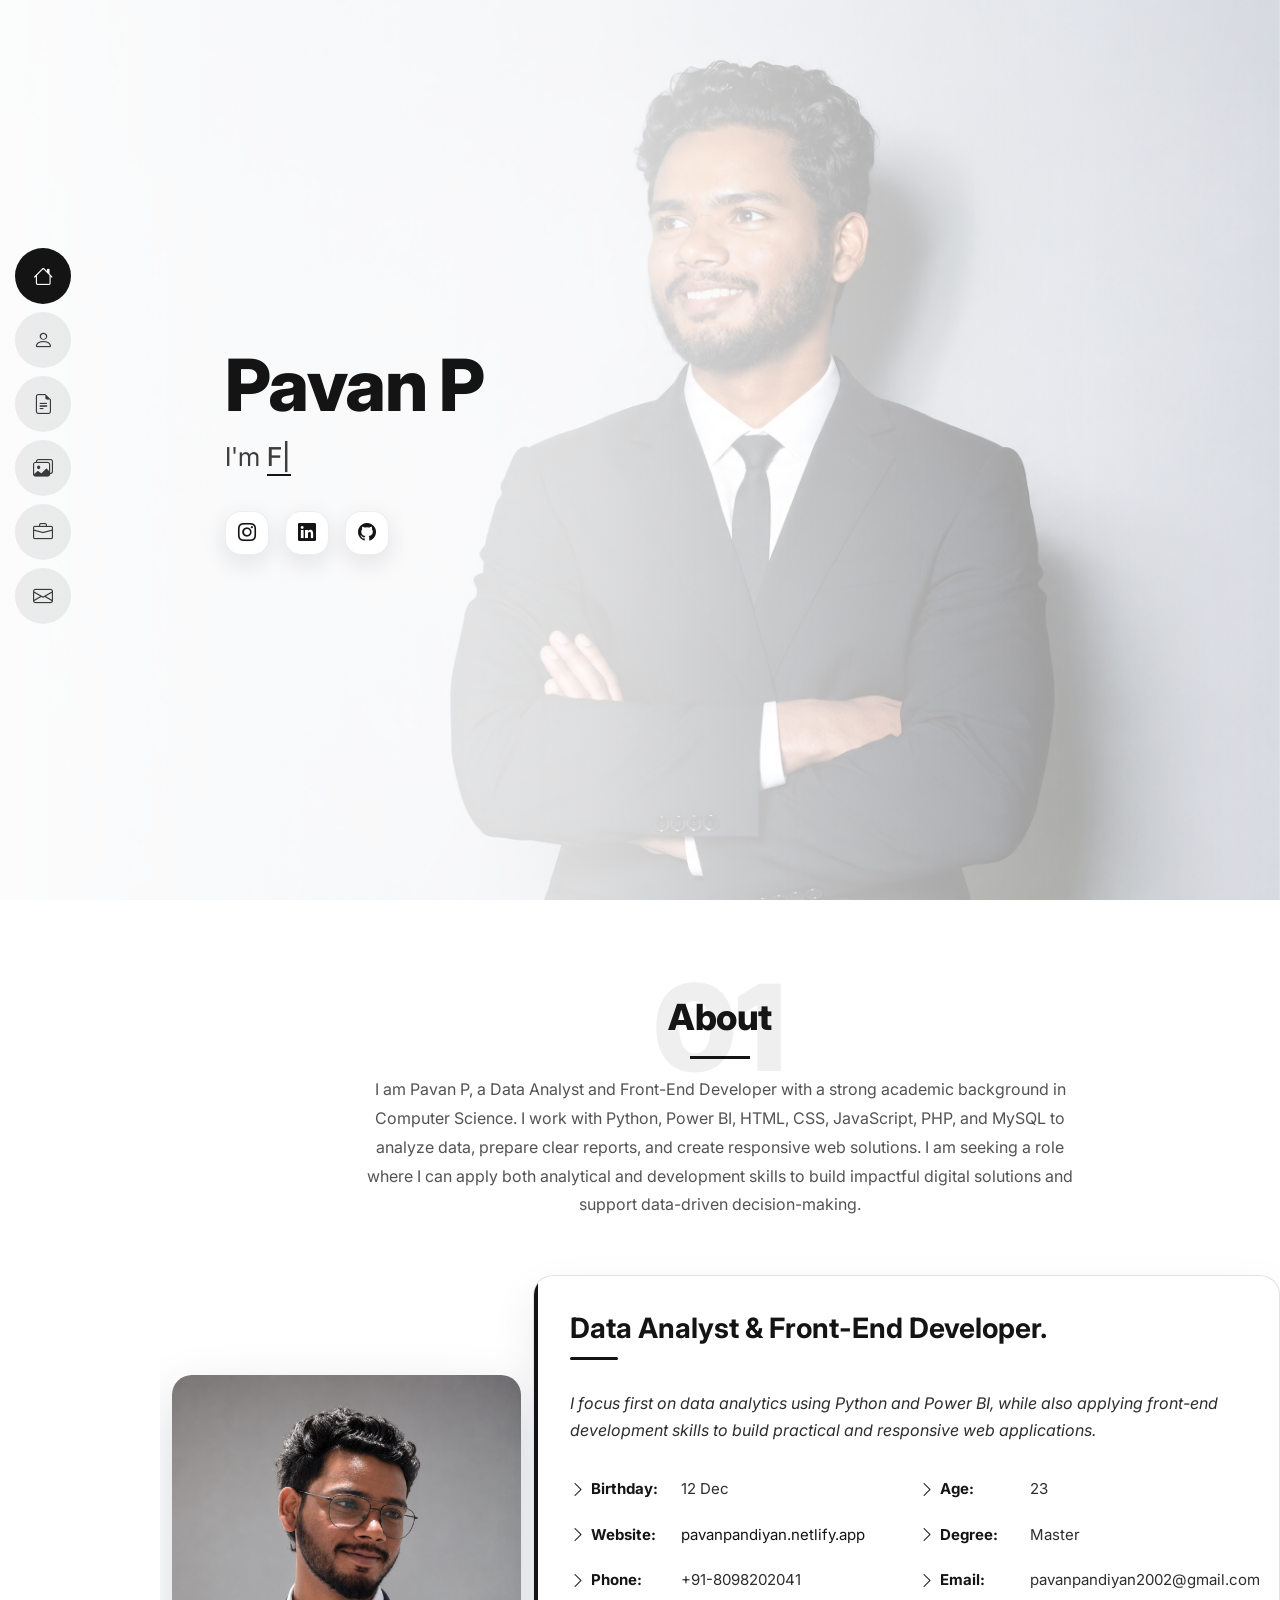
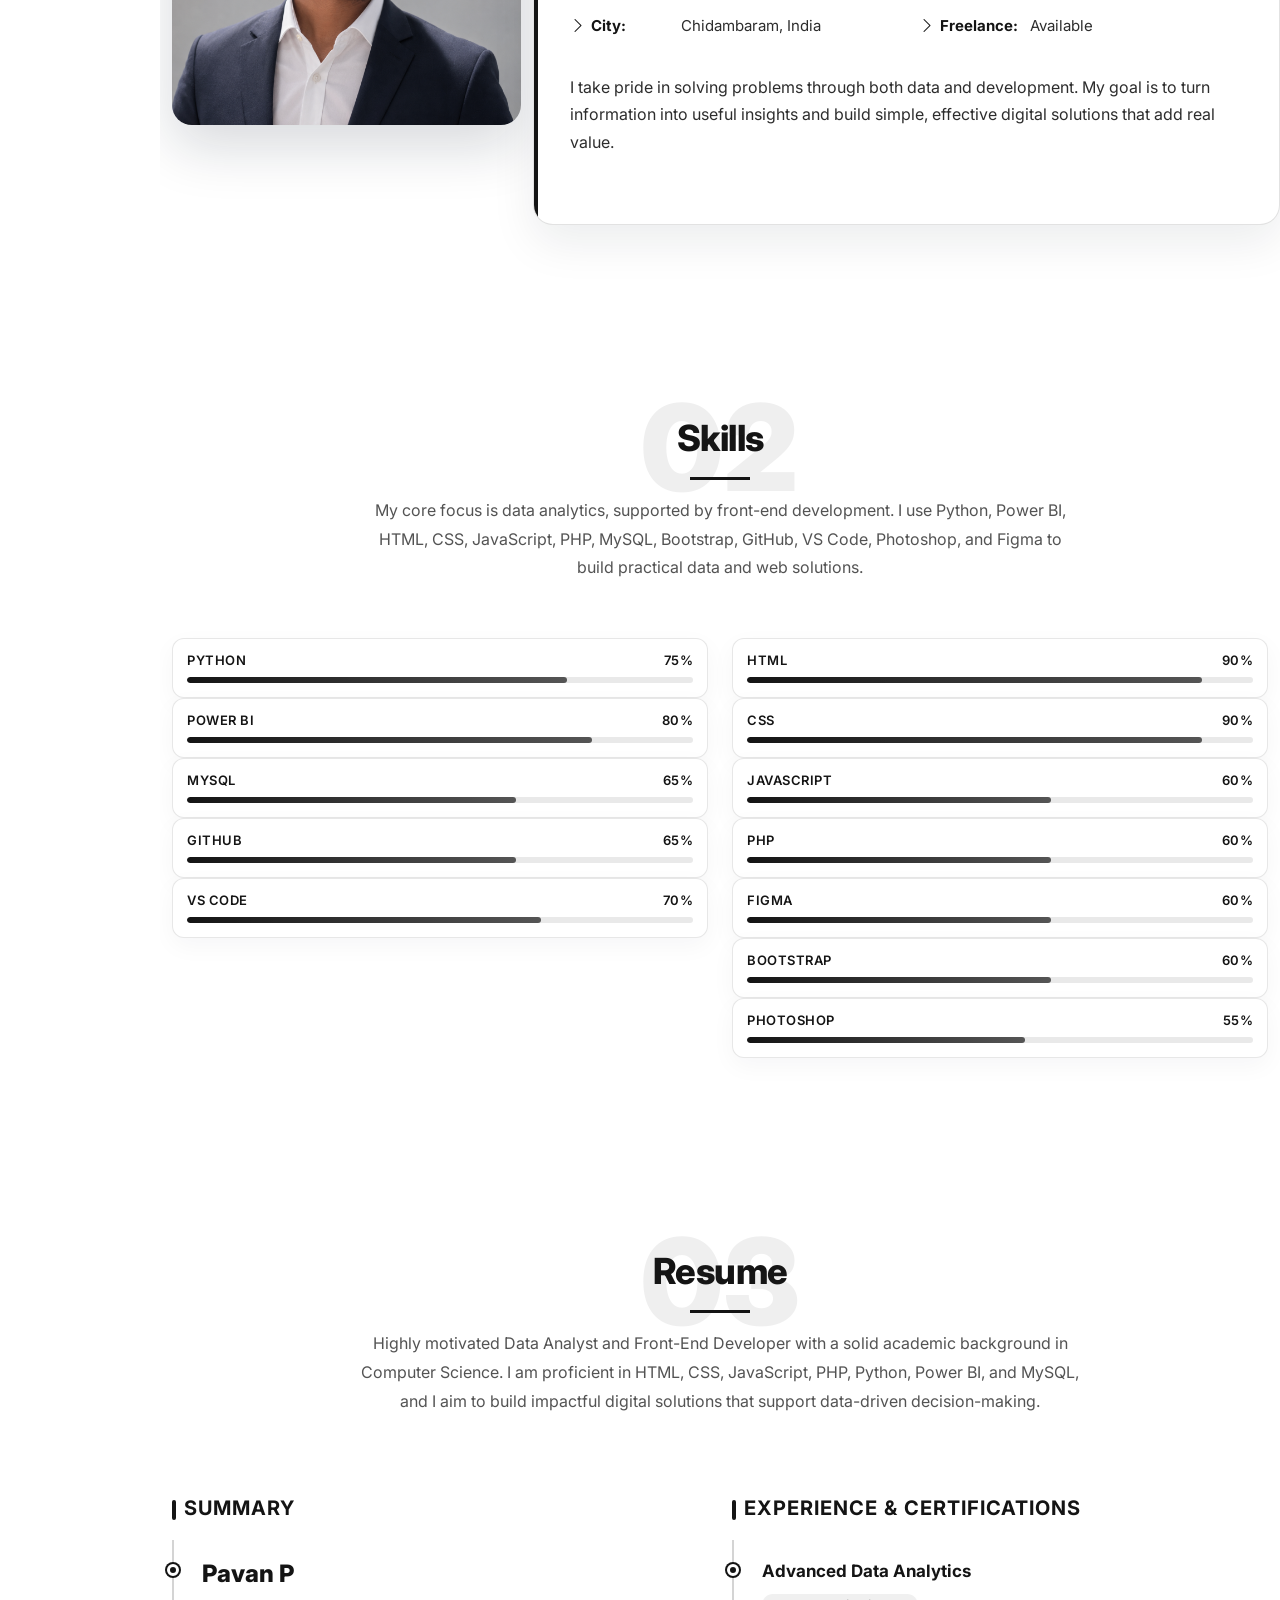
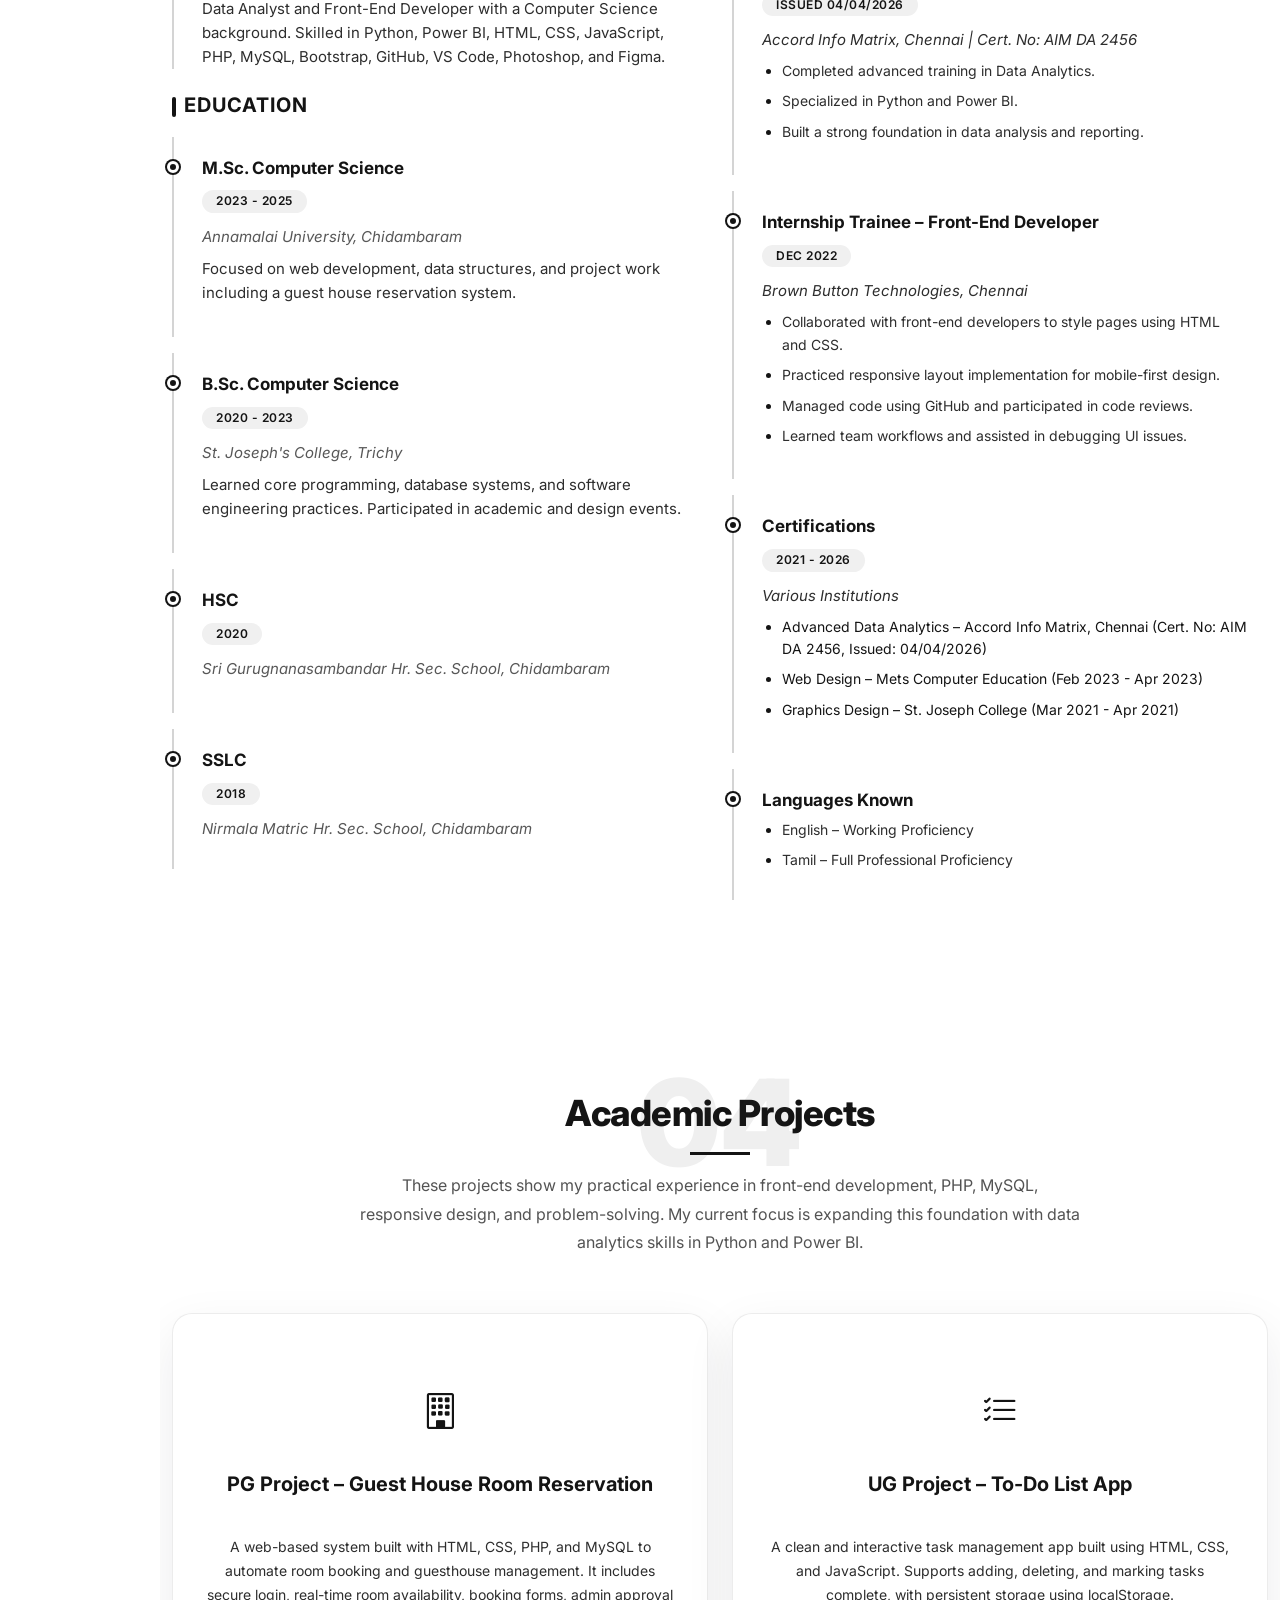
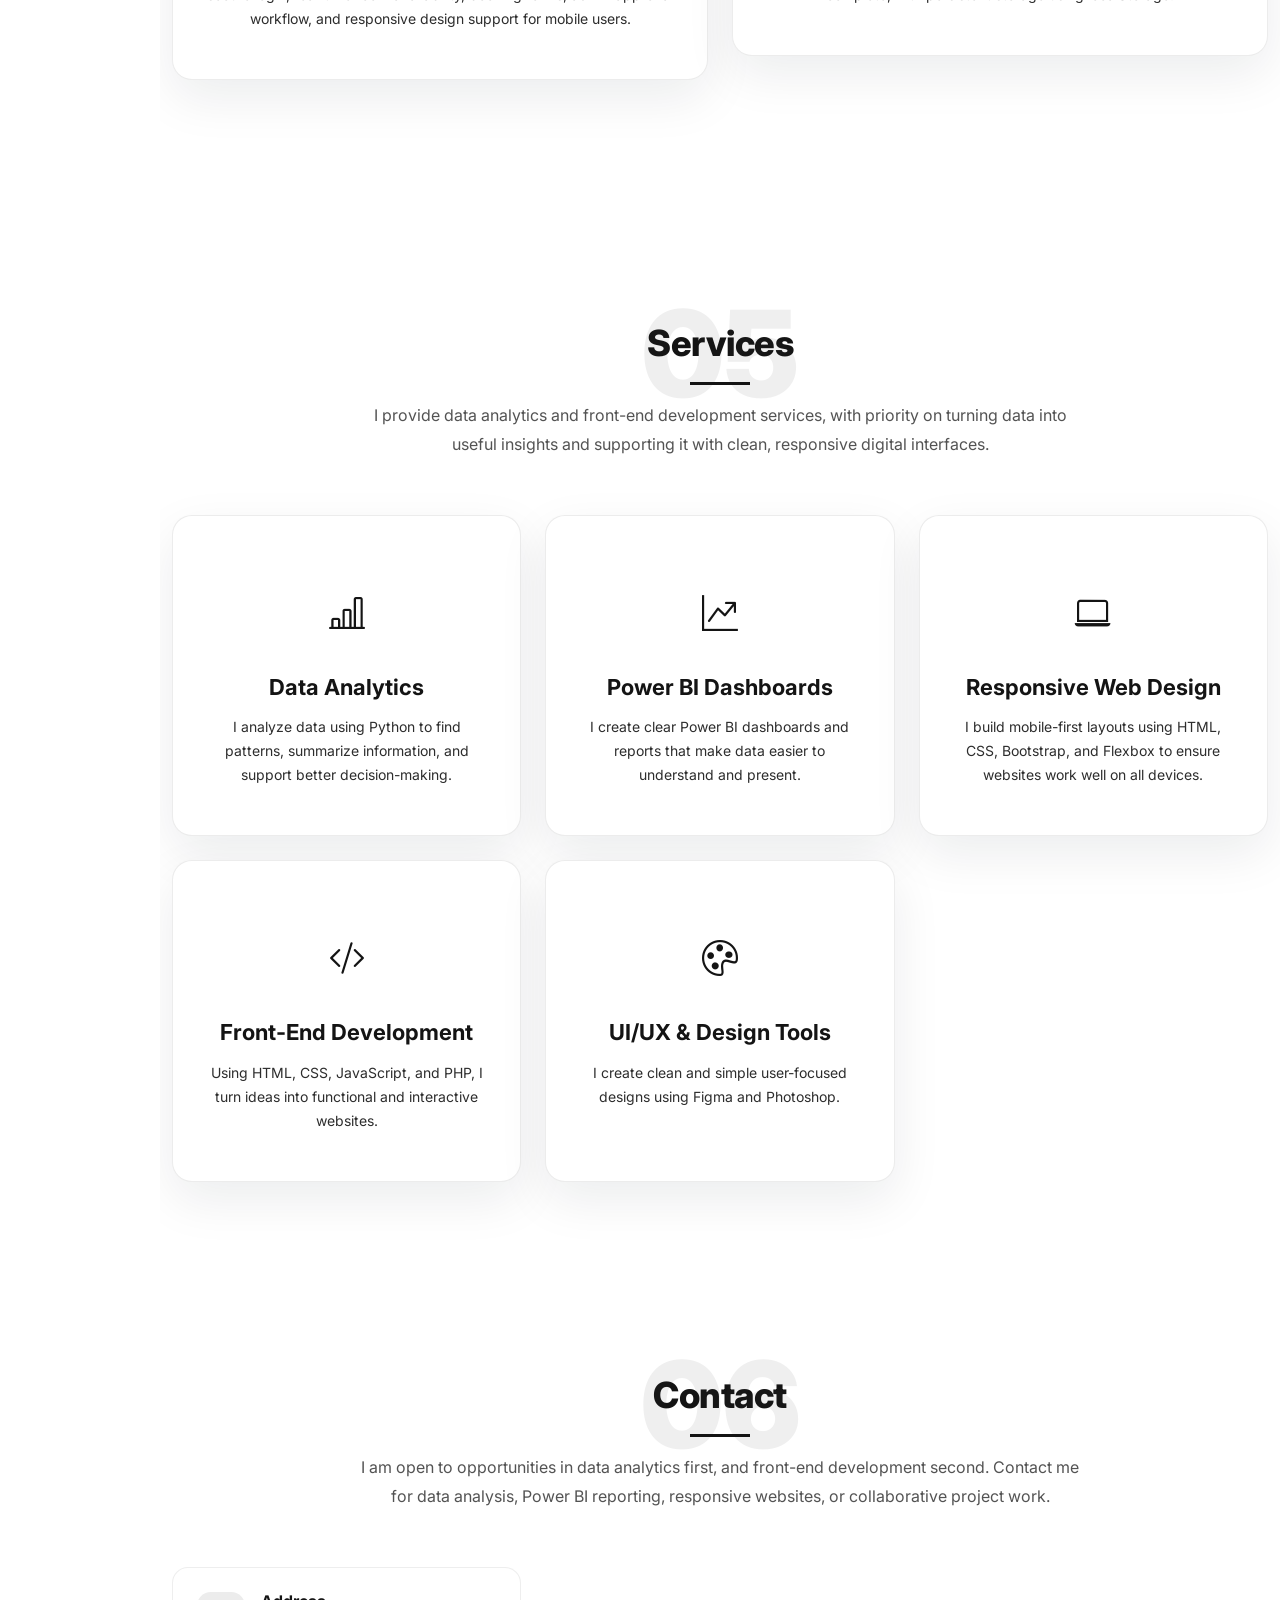
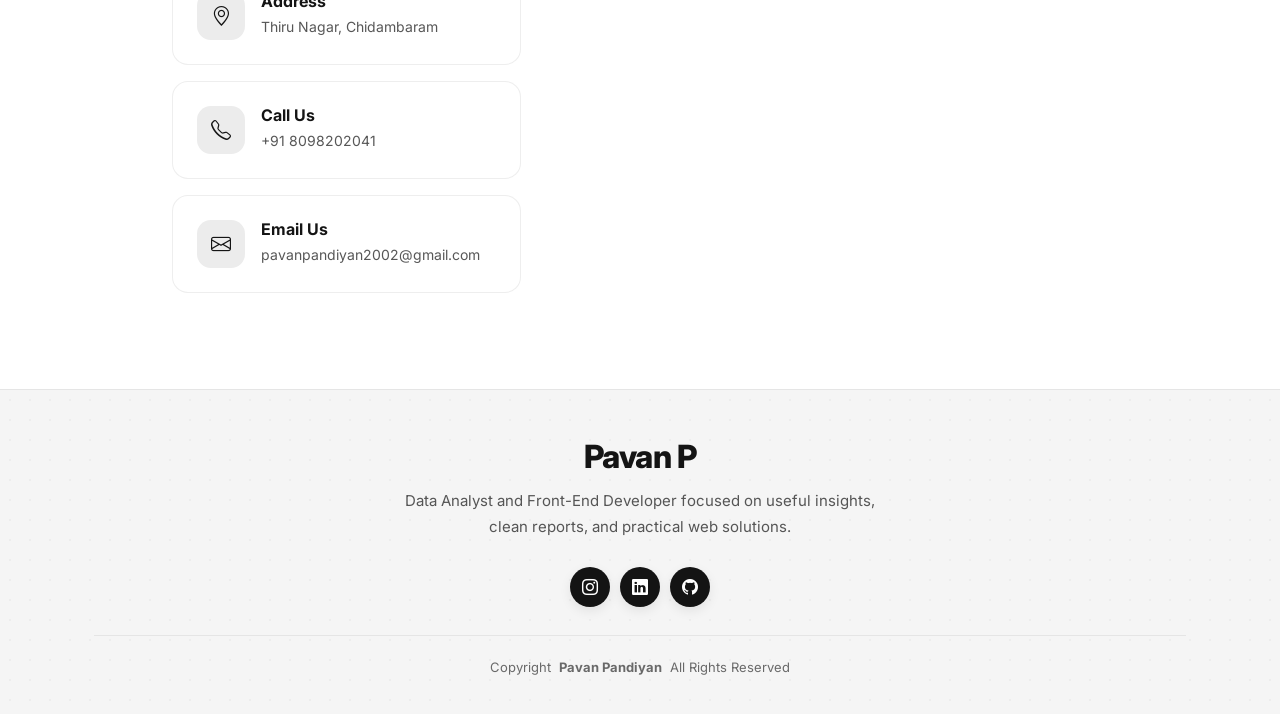
==== commit 93a90e65: "update" ====
--- a/index.html
+++ b/index.html
@@ -62,7 +62,6 @@
       <div class="container" data-aos="zoom-out">
         <div class="row justify-content-center">
           <div class="col-lg-9">
-            <div class="hero-badge"><i class="bi bi-circle-fill"></i> Available for opportunities</div>
             <h2>Pavan P</h2>
             <p>I'm <span class="typed" data-typed-items="Data Analyst, Front-End Developer, Power BI Analyst">Data Analyst</span><span class="typed-cursor typed-cursor--blink" aria-hidden="true"></span></p>
             <div class="social-links">
--- a/assets/css/main.css
+++ b/assets/css/main.css
@@ -508,12 +508,12 @@
 .section-title h2::before {
   content: attr(data-num);
   position: absolute;
-  top: -32px;
+  top: 50%;
   left: 50%;
-  transform: translateX(-50%);
-  font-size: 80px;
+  transform: translate(-50%, -50%);
+  font-size: 120px;
   font-weight: 900;
-  color: color-mix(in srgb, var(--default-color), transparent 94%);
+  color: color-mix(in srgb, var(--default-color), transparent 92%);
   letter-spacing: 0;
   pointer-events: none;
   line-height: 1;
@@ -521,19 +521,6 @@
   font-family: var(--heading-font);
 }
 
-.section-title h2:before {
-  content: "";
-  position: absolute;
-  display: block;
-  width: 160px;
-  height: 1px;
-  background: color-mix(in srgb, var(--default-color), transparent 60%);
-  left: 0;
-  right: 0;
-  bottom: 1px;
-  margin: auto;
-  z-index: 1;
-}
 
 .section-title h2::after {
   content: "";
@@ -600,29 +587,6 @@
   letter-spacing: -1.5px;
   line-height: 1.1;
 }
-
-.hero .hero-badge {
-  display: inline-flex;
-  align-items: center;
-  gap: 6px;
-  background: var(--accent-color);
-  color: var(--contrast-color);
-  font-size: 12px;
-  font-weight: 600;
-  letter-spacing: 0.5px;
-  text-transform: uppercase;
-  padding: 6px 16px;
-  border-radius: 999px;
-  margin-bottom: 20px;
-  animation: badge-in 0.8s ease-out 0.2s both;
-}
-
-@keyframes badge-in {
-  from { opacity: 0; transform: translateY(10px); }
-  to { opacity: 1; transform: translateY(0); }
-}
-
-.hero .hero-badge i { font-size: 10px; }
 
 .hero p {
   margin: 10px 0 0 0;
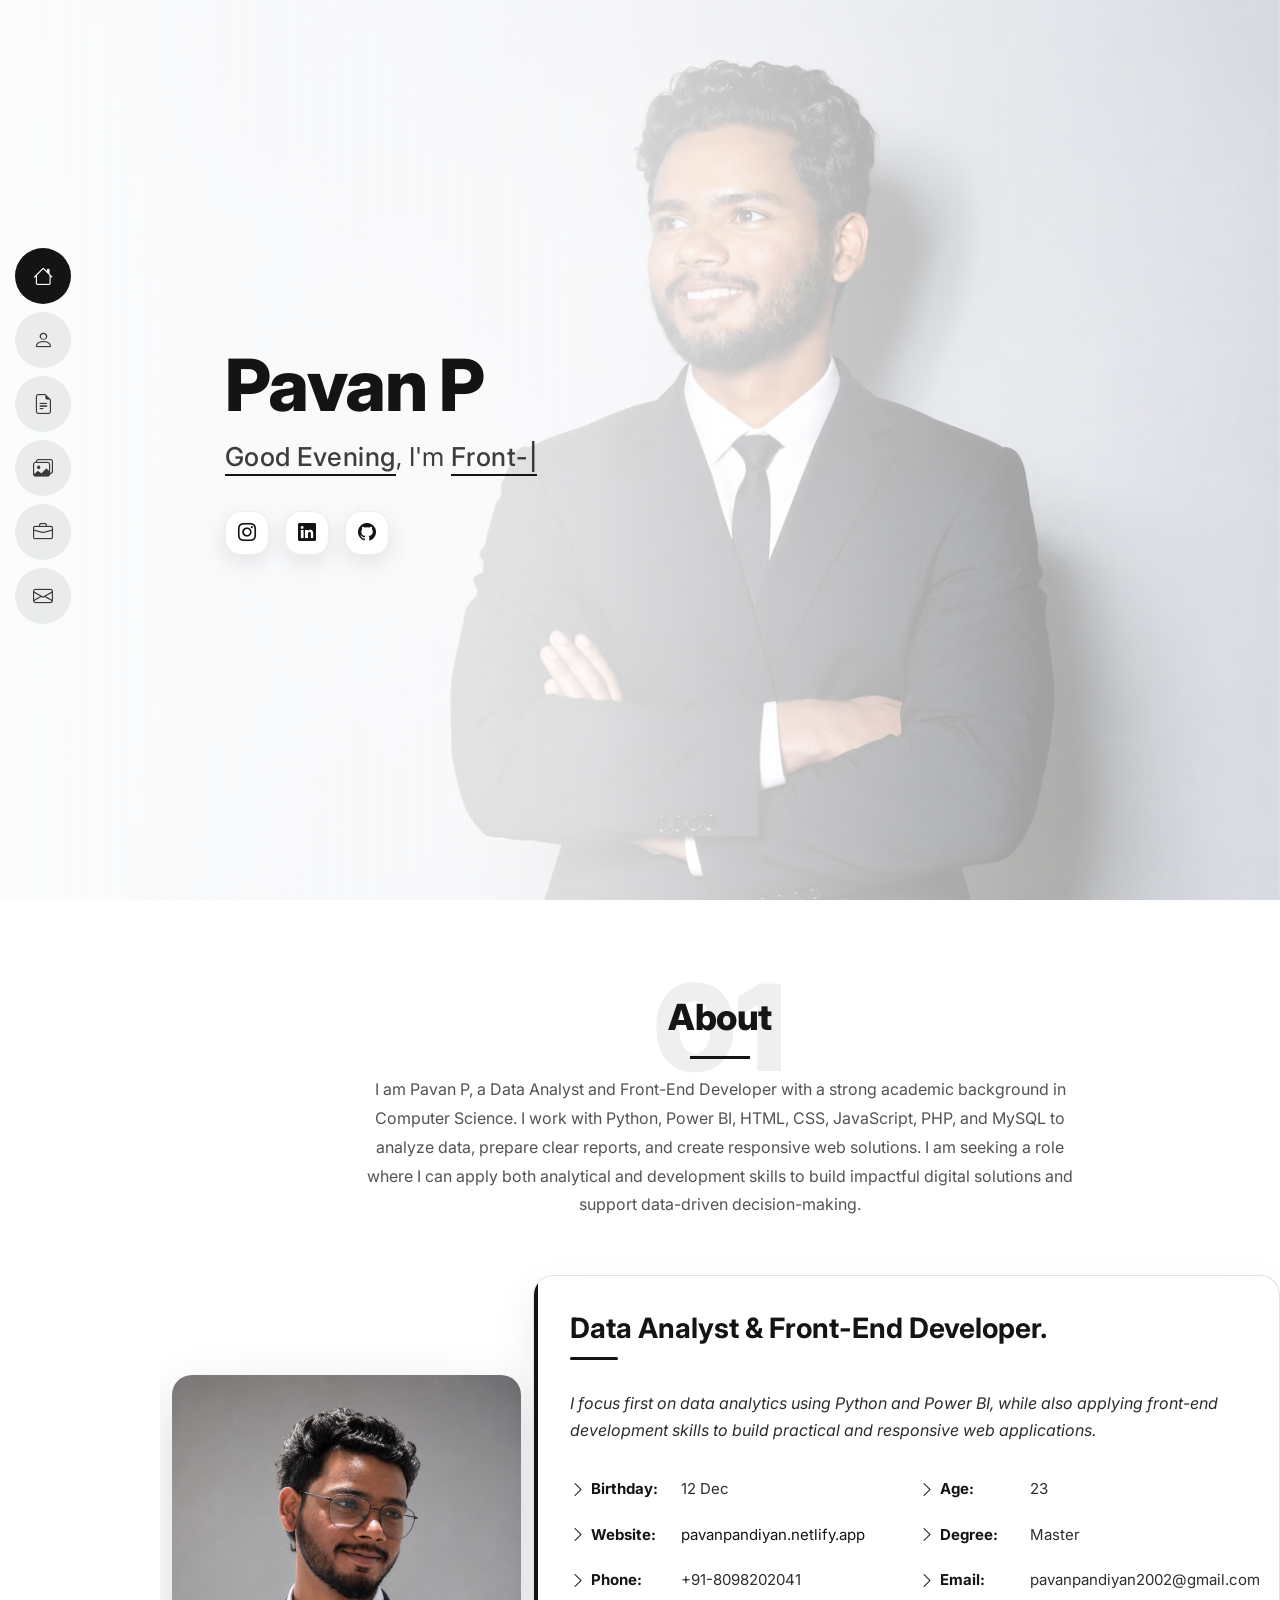
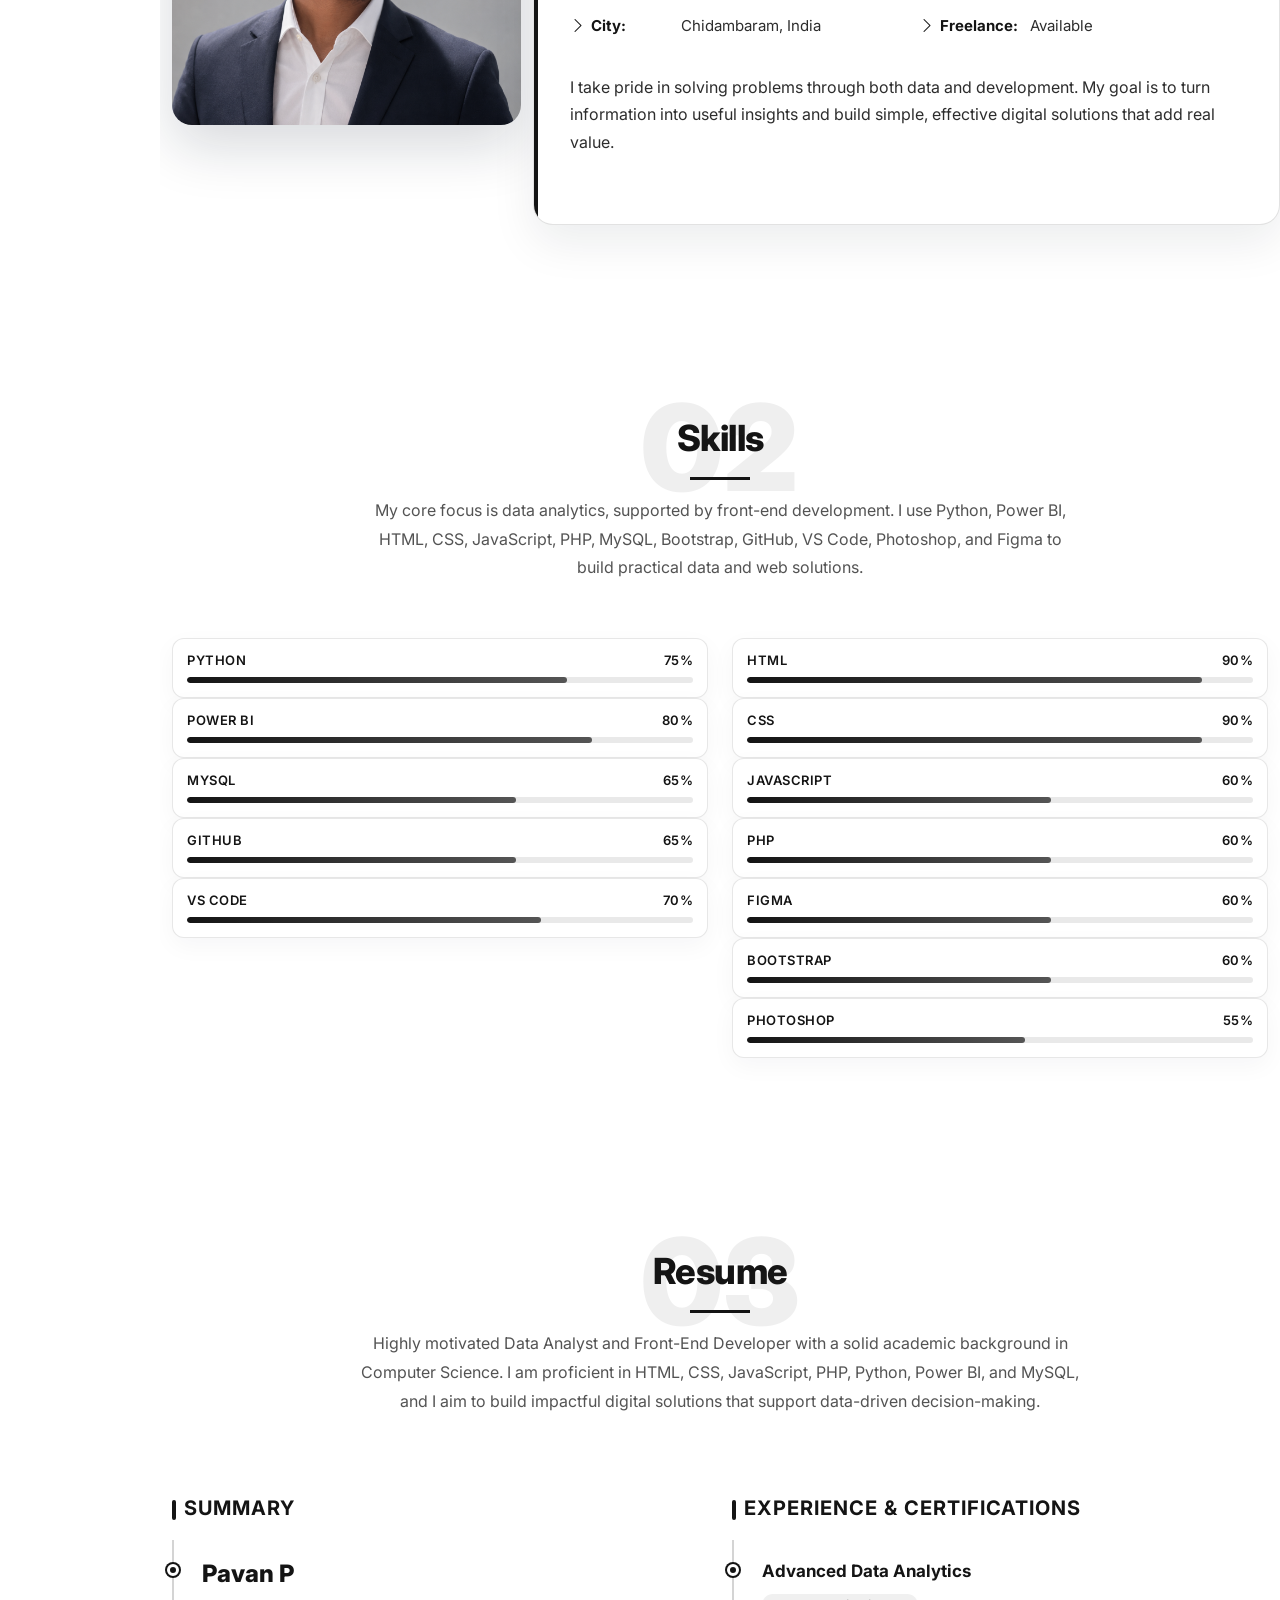
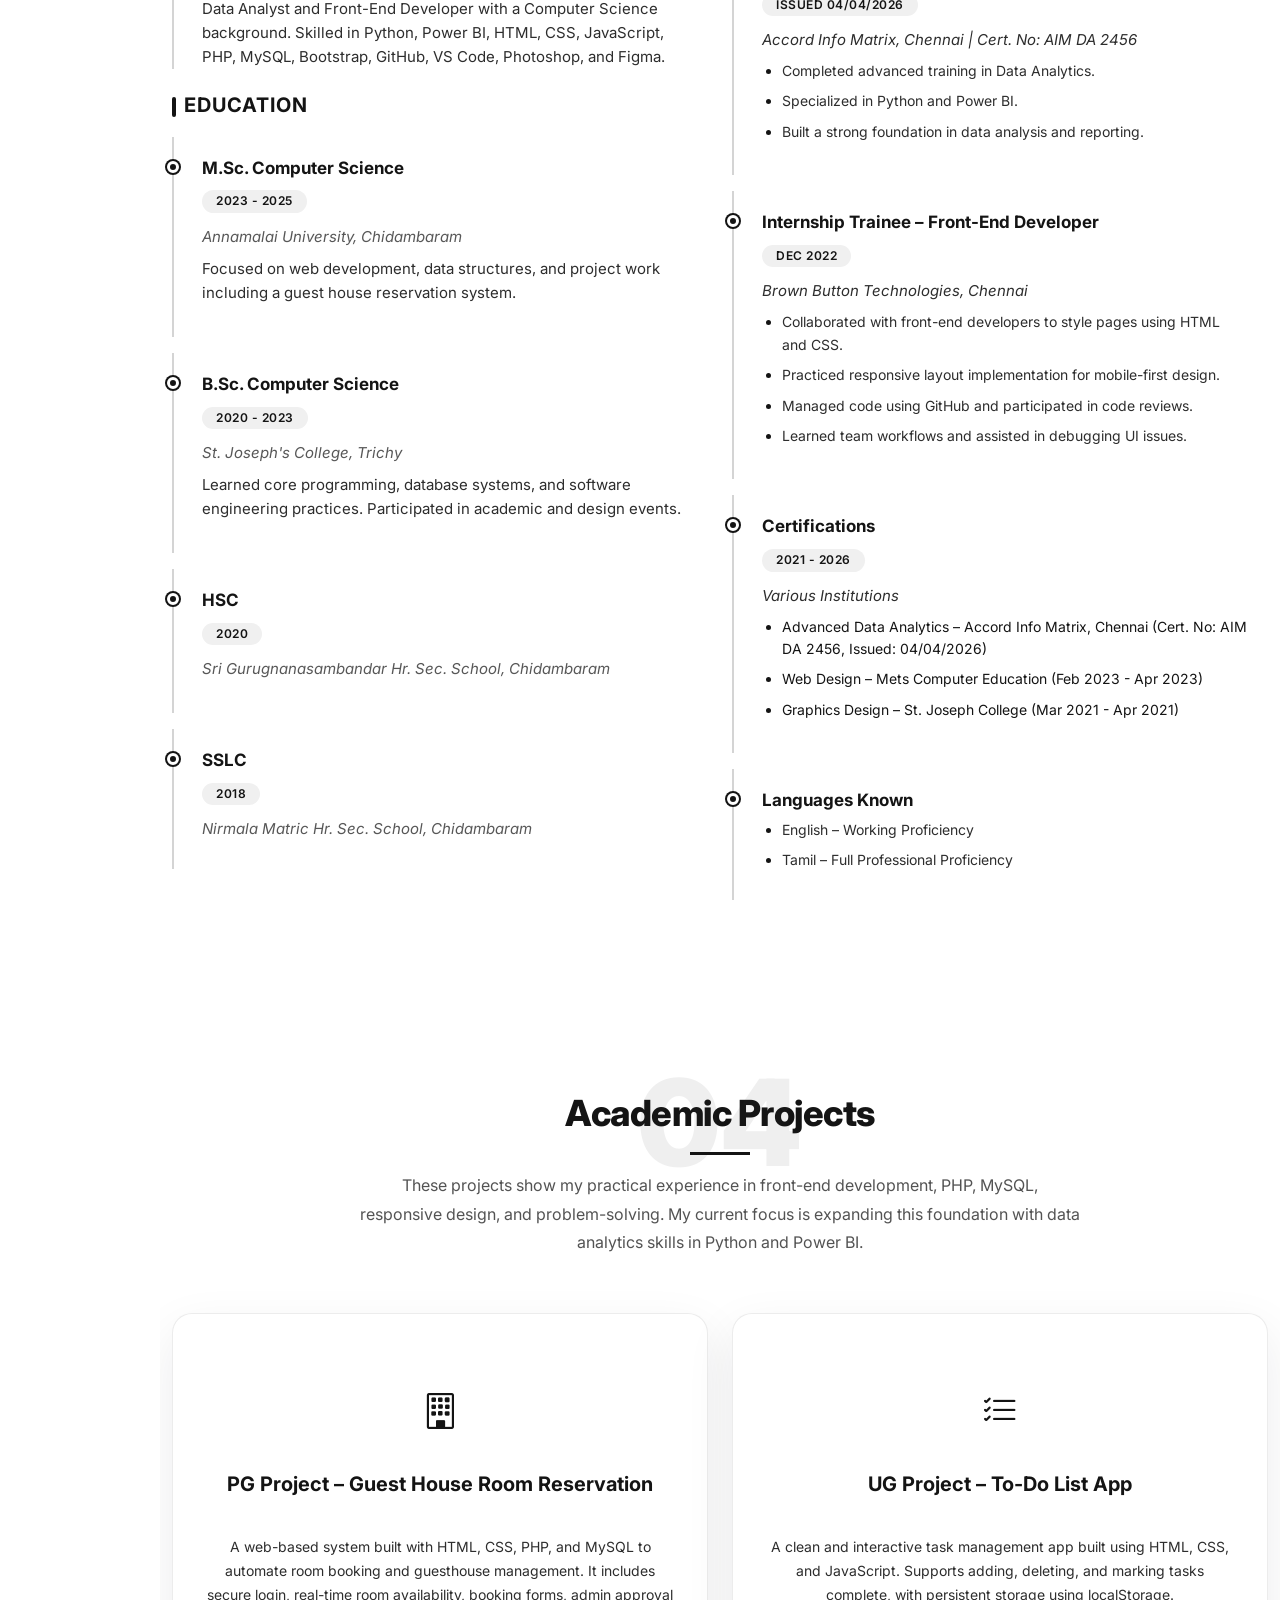
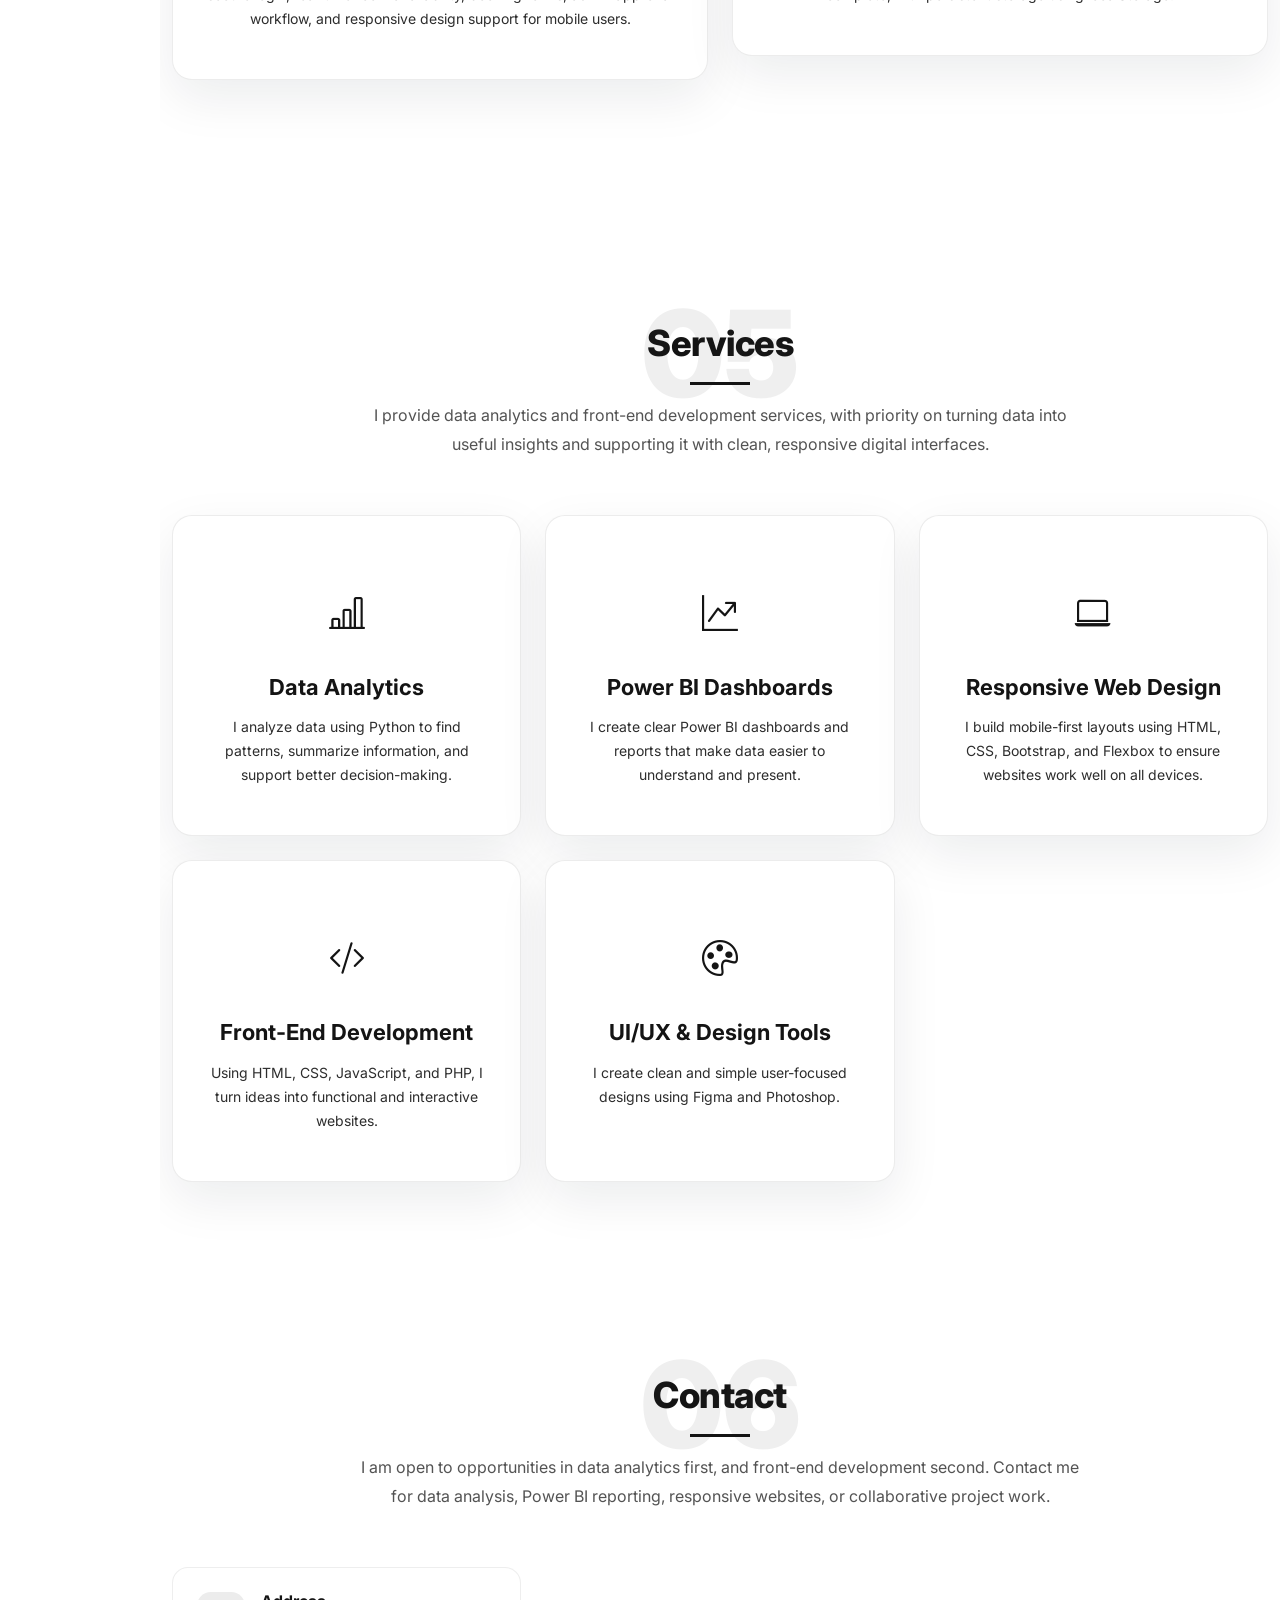
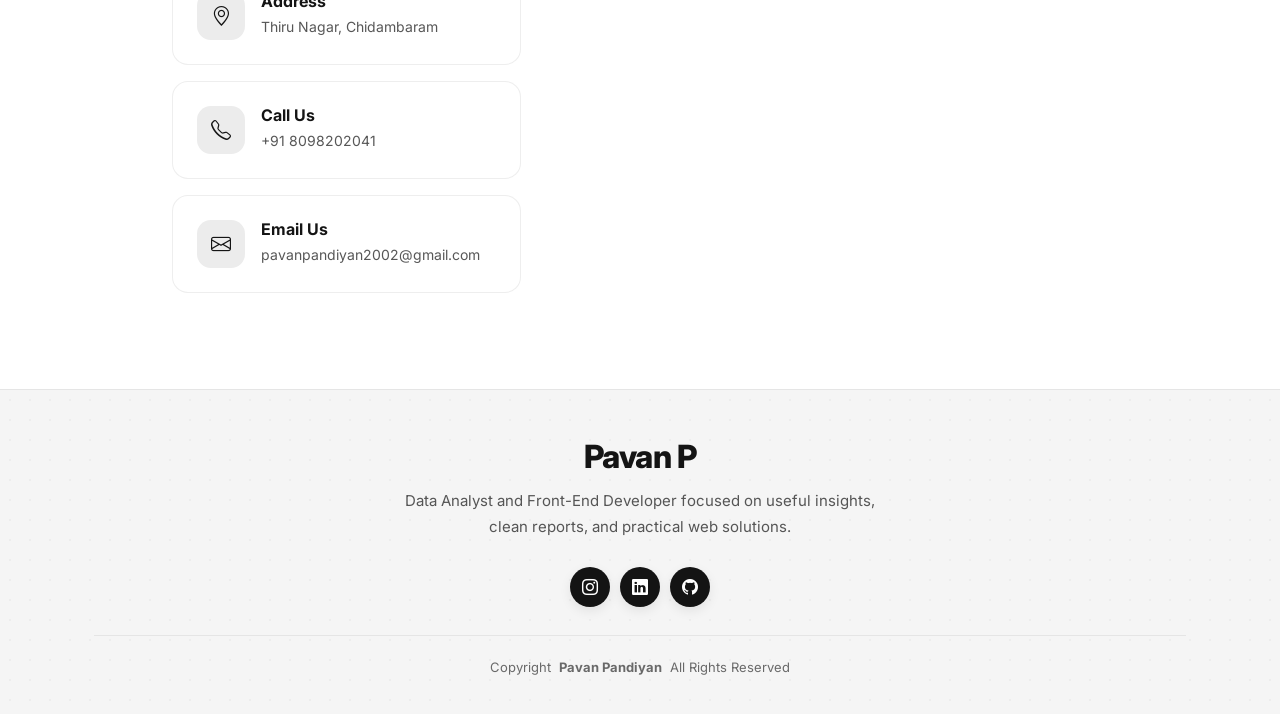
==== commit 3e1c6321: "updated" ====
--- a/index.html
+++ b/index.html
@@ -63,7 +63,7 @@
         <div class="row justify-content-center">
           <div class="col-lg-9">
             <h2>Pavan P</h2>
-            <p>I'm <span class="typed" data-typed-items="Data Analyst, Front-End Developer, Power BI Analyst">Data Analyst</span><span class="typed-cursor typed-cursor--blink" aria-hidden="true"></span></p>
+            <p class="hero-subtitle"><span class="greeting"></span>, I'm <span class="typed" data-typed-items="Data Analyst, Front-End Developer, Power BI Analyst">Data Analyst</span><span class="typed-cursor typed-cursor--blink" aria-hidden="true"></span></p>
             <div class="social-links">
               <a href="https://www.instagram.com/j_p__pavan/"><i class="bi bi-instagram"></i></a>
               <a href="https://www.linkedin.com/in/pavan-p-49509325a"><i class="bi bi-linkedin"></i></a>
@@ -106,7 +106,7 @@
               </div>
               <div class="col-lg-6">
                 <ul>
-                  <li><i class="bi bi-chevron-right"></i> <strong>Age:</strong> <span>23</span></li>
+                  <li><i class="bi bi-chevron-right"></i> <strong>Age:</strong> <span class="live-age">23</span></li>
                   <li><i class="bi bi-chevron-right"></i> <strong>Degree:</strong> <span>Master</span></li>
                   <li><i class="bi bi-chevron-right"></i> <strong>Email:</strong> <span>pavanpandiyan2002@gmail.com</span></li>
                   <li><i class="bi bi-chevron-right"></i> <strong>Freelance:</strong> <span>Available</span></li>
@@ -637,6 +637,9 @@
     </div>
   </div>
 
+  <!-- Cursor Follower -->
+  <div class="cursor-follower"></div>
+
   <!-- Vendor JS Files -->
   <script src="assets/vendor/bootstrap/js/bootstrap.bundle.min.js"></script>
   <script src="assets/vendor/php-email-form/validate.js"></script>
--- a/assets/css/main.css
+++ b/assets/css/main.css
@@ -147,7 +147,35 @@
     width: 300px;
     left: -100%;
     box-shadow: 4px 0 30px rgba(0, 0, 0, 0.08);
-  }
+}
+
+/*--------------------------------------------------------------
+# Custom Cursor Follower
+--------------------------------------------------------------*/
+.cursor-follower {
+  width: 40px;
+  height: 40px;
+  border: 1.5px solid var(--accent-color);
+  border-radius: 50%;
+  position: fixed;
+  pointer-events: none;
+  z-index: 99999;
+  transition: width 0.3s ease, height 0.3s ease, background 0.3s ease, border-color 0.3s ease;
+  transform: translate(-20px, -20px);
+  will-change: transform;
+  mix-blend-mode: difference;
+}
+
+.cursor-follower.cursor-grow {
+  width: 56px;
+  height: 56px;
+  background: color-mix(in srgb, var(--accent-color), transparent 90%);
+  border-color: var(--accent-color);
+}
+
+@media (hover: none) and (pointer: coarse) {
+  .cursor-follower { display: none; }
+}
 }
 
 @media (min-width: 1200px) and (max-width: 1600px) {
@@ -595,6 +623,10 @@
   color: color-mix(in srgb, var(--default-color), transparent 8%);
 }
 
+.hero p .greeting {
+  display: inline;
+}
+
 .hero p span {
   letter-spacing: 0.5px;
   border-bottom: 2px solid var(--accent-color);
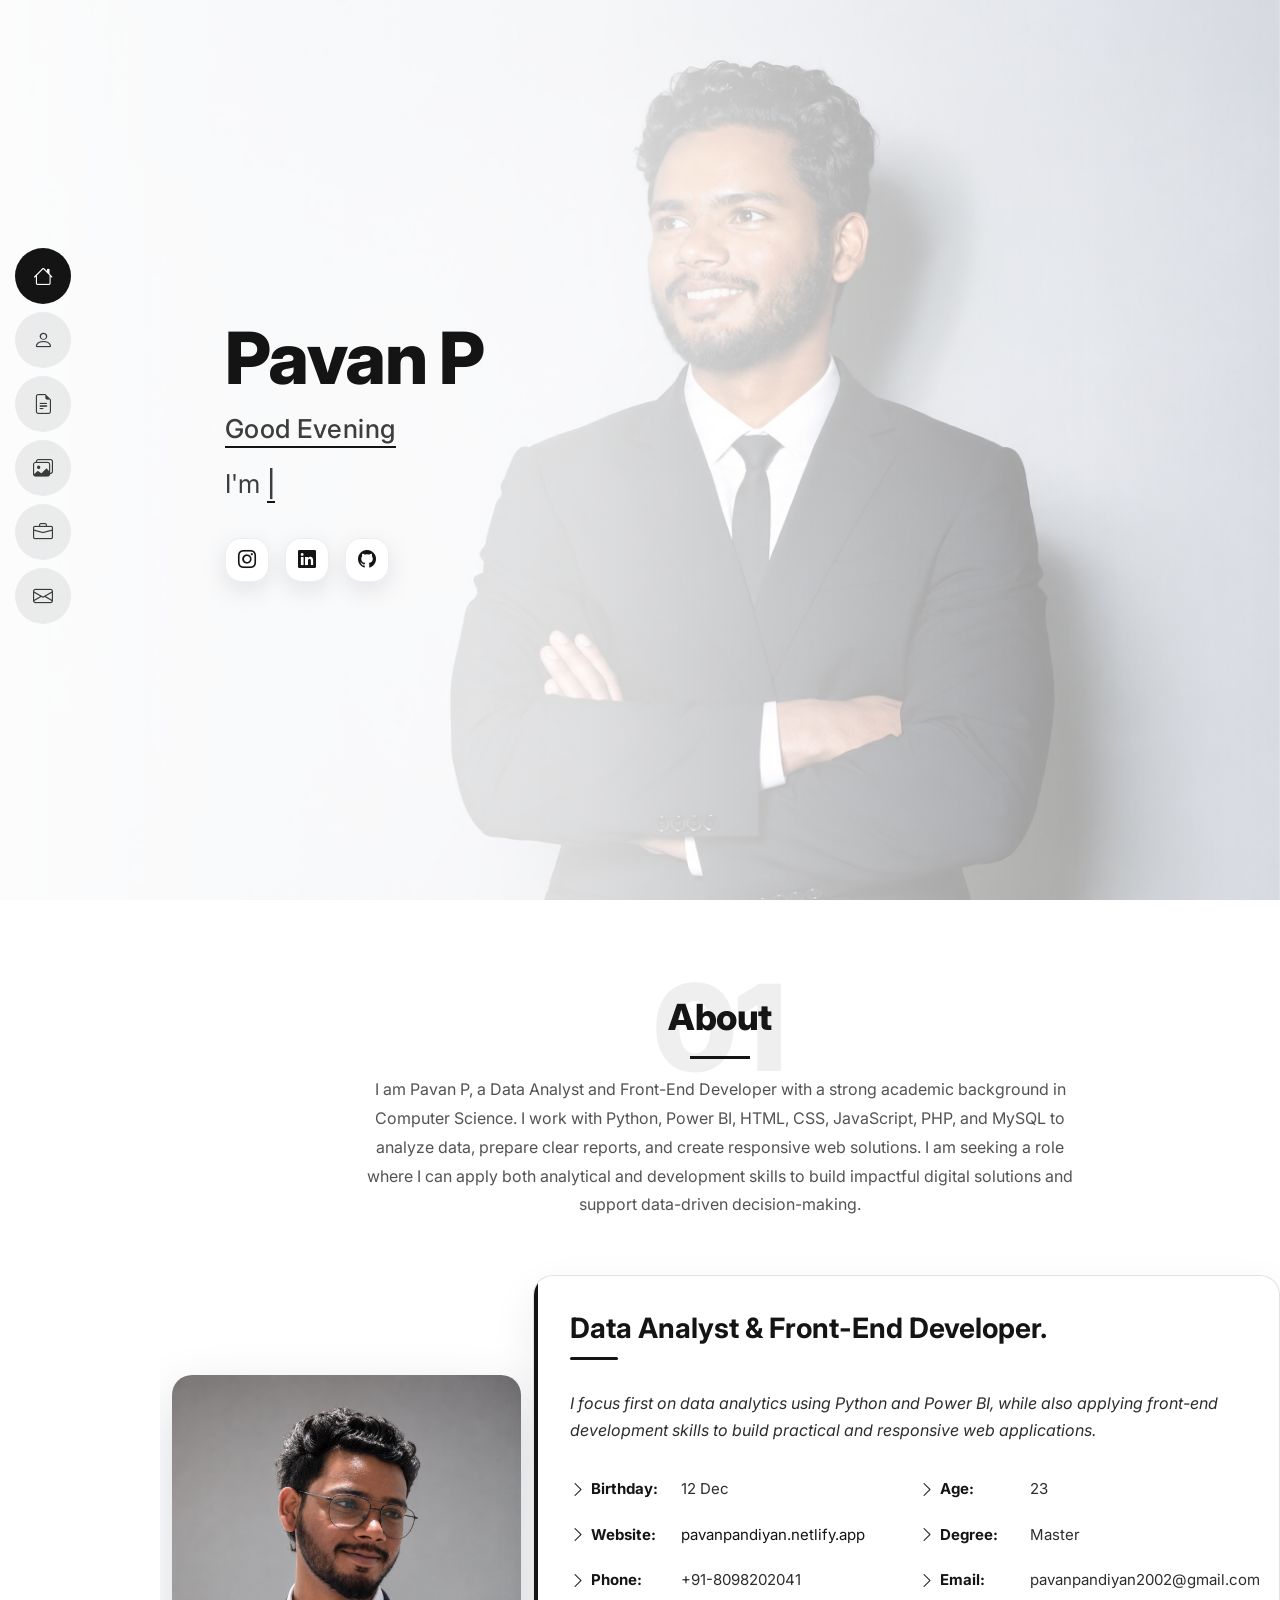
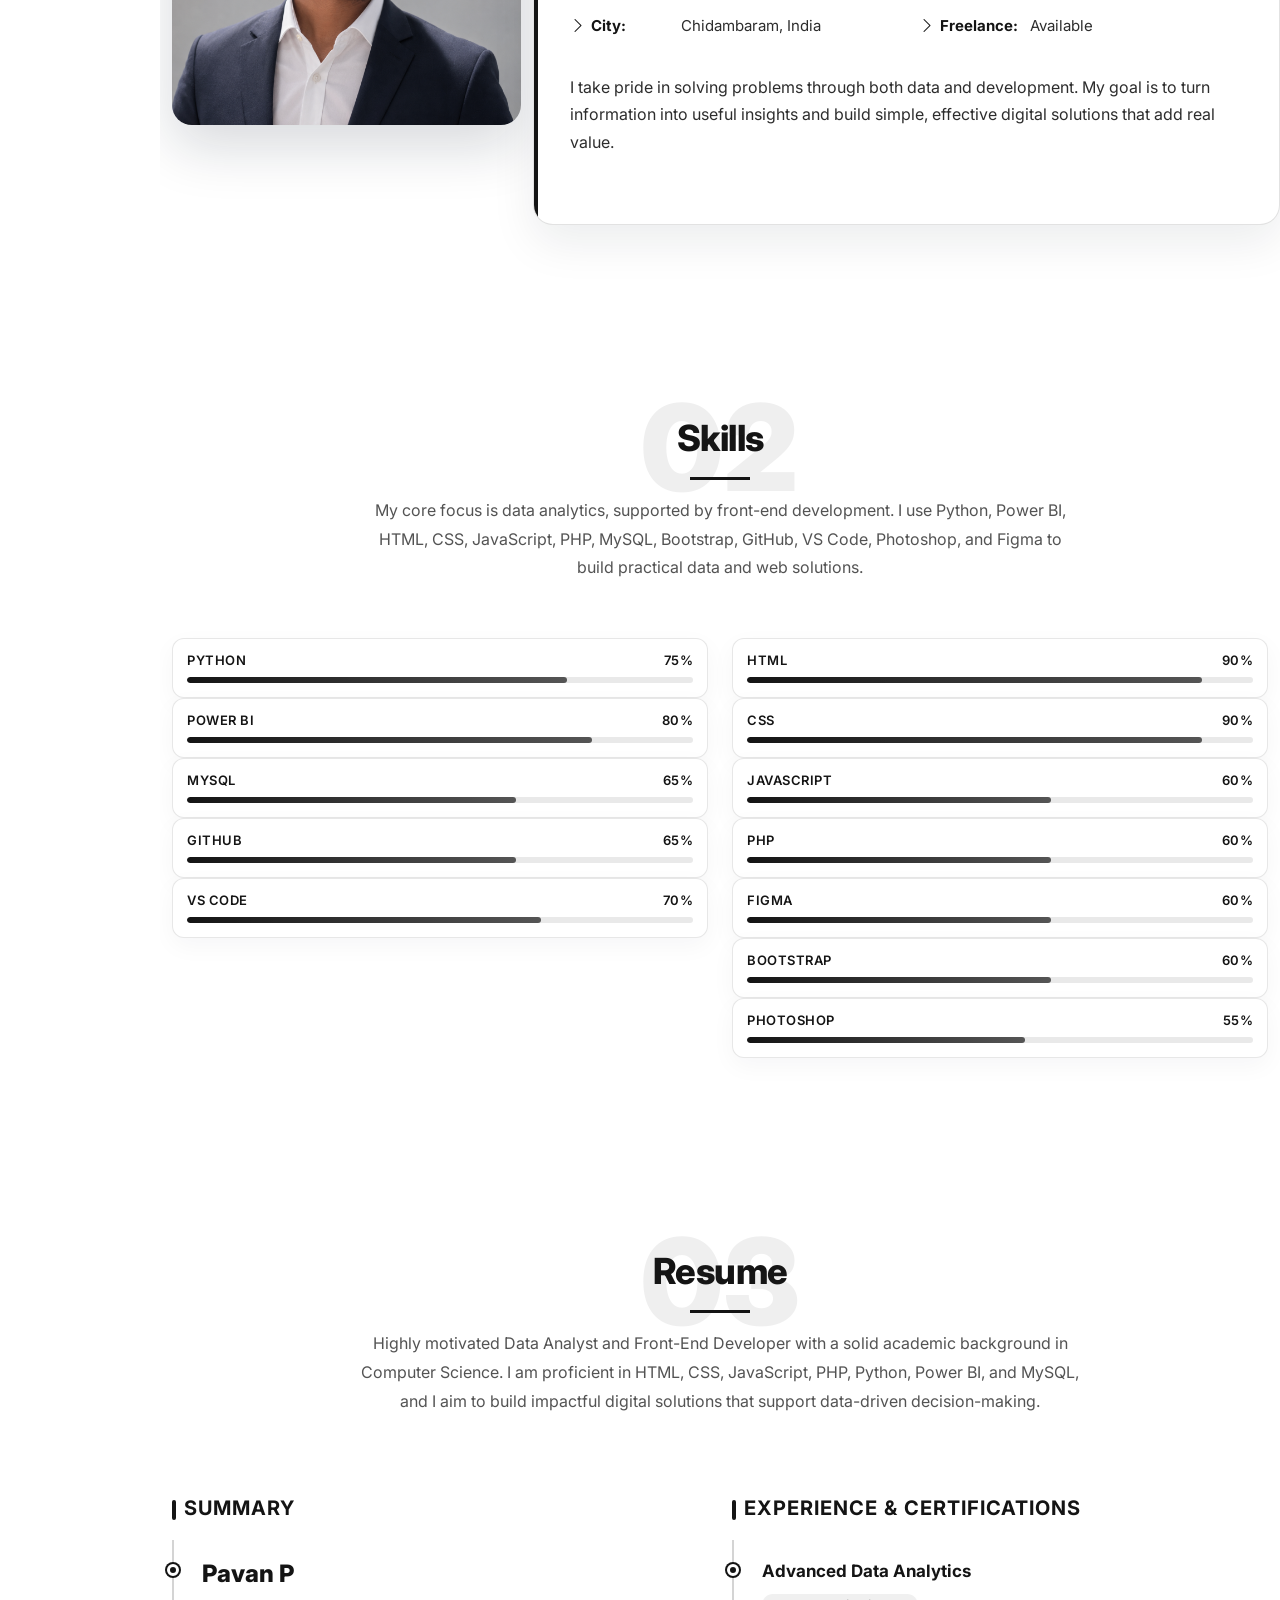
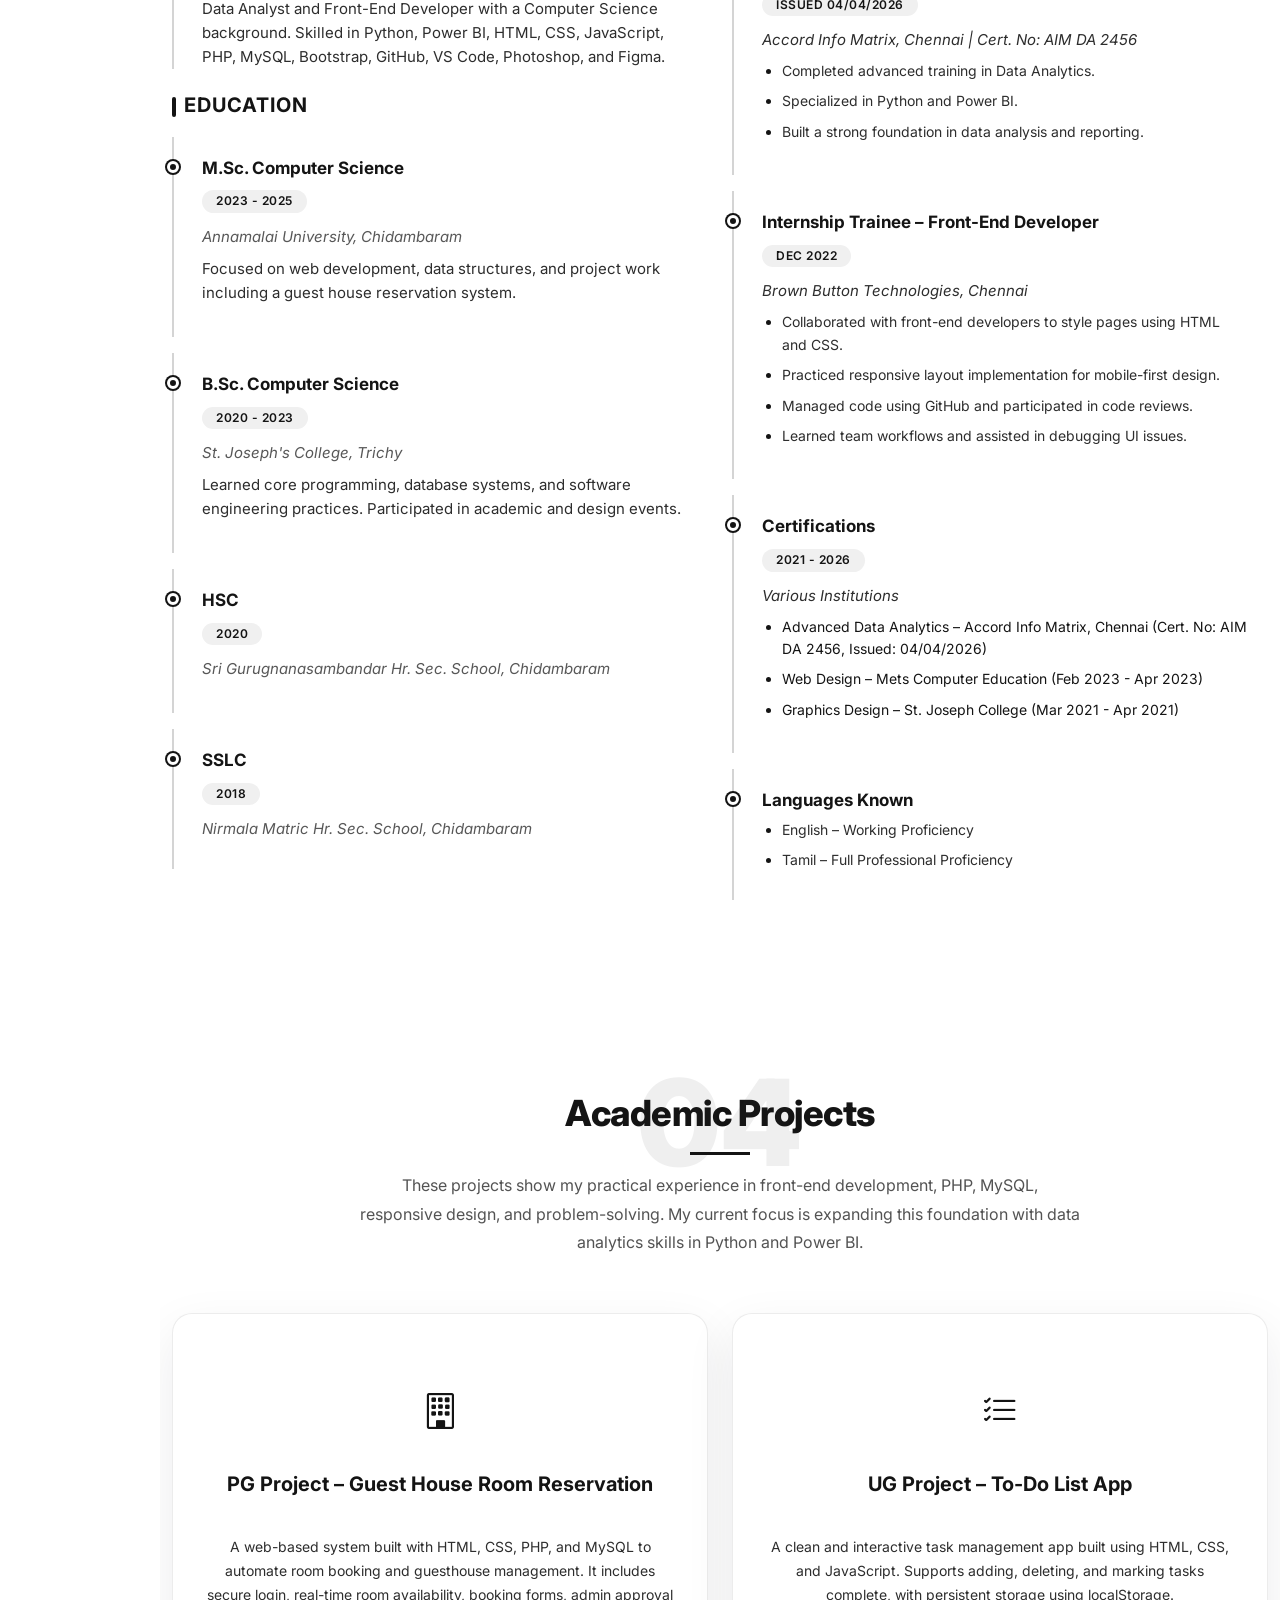
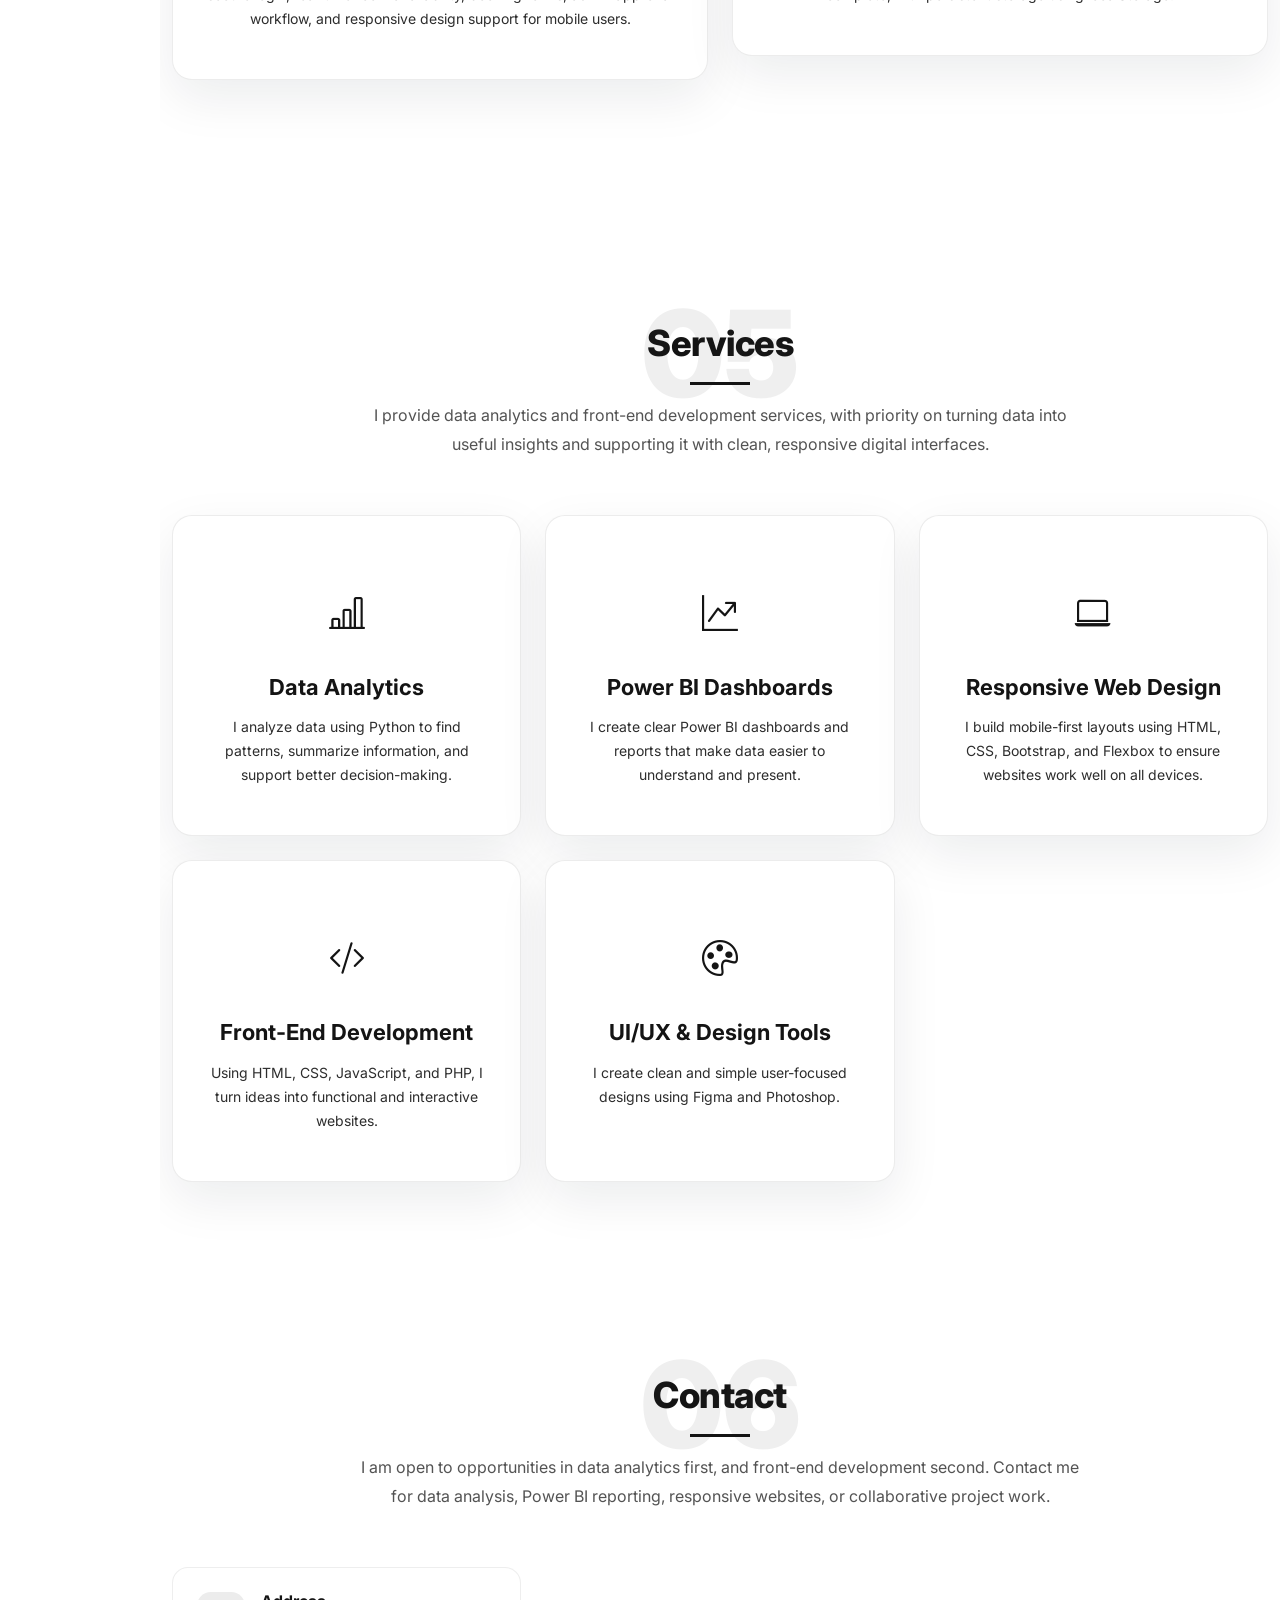
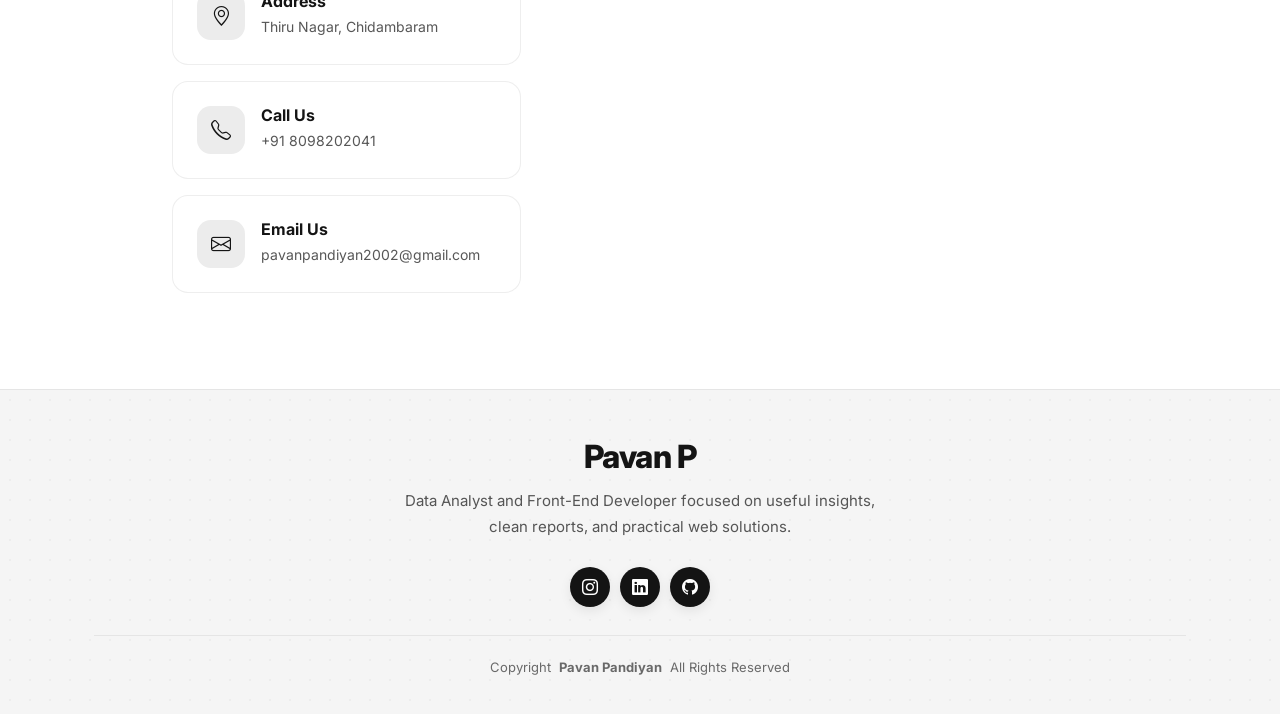
==== commit 7054bd0d: "update" ====
--- a/index.html
+++ b/index.html
@@ -63,7 +63,8 @@
         <div class="row justify-content-center">
           <div class="col-lg-9">
             <h2>Pavan P</h2>
-            <p class="hero-subtitle"><span class="greeting"></span>, I'm <span class="typed" data-typed-items="Data Analyst, Front-End Developer, Power BI Analyst">Data Analyst</span><span class="typed-cursor typed-cursor--blink" aria-hidden="true"></span></p>
+            <p class="hero-subtitle"><span class="greeting"></span></p>
+            <p>I'm <span class="typed" data-typed-items="Data Analyst, Front-End Developer, Power BI Analyst">Data Analyst</span><span class="typed-cursor typed-cursor--blink" aria-hidden="true"></span></p>
             <div class="social-links">
               <a href="https://www.instagram.com/j_p__pavan/"><i class="bi bi-instagram"></i></a>
               <a href="https://www.linkedin.com/in/pavan-p-49509325a"><i class="bi bi-linkedin"></i></a>
@@ -637,9 +638,6 @@
     </div>
   </div>
 
-  <!-- Cursor Follower -->
-  <div class="cursor-follower"></div>
-
   <!-- Vendor JS Files -->
   <script src="assets/vendor/bootstrap/js/bootstrap.bundle.min.js"></script>
   <script src="assets/vendor/php-email-form/validate.js"></script>
--- a/assets/css/main.css
+++ b/assets/css/main.css
@@ -147,30 +147,6 @@
     width: 300px;
     left: -100%;
     box-shadow: 4px 0 30px rgba(0, 0, 0, 0.08);
-}
-
-/*--------------------------------------------------------------
-# Custom Cursor Follower
---------------------------------------------------------------*/
-.cursor-follower {
-  width: 40px;
-  height: 40px;
-  border: 1.5px solid var(--accent-color);
-  border-radius: 50%;
-  position: fixed;
-  pointer-events: none;
-  z-index: 99999;
-  transition: width 0.3s ease, height 0.3s ease, background 0.3s ease, border-color 0.3s ease;
-  transform: translate(-20px, -20px);
-  will-change: transform;
-  mix-blend-mode: difference;
-}
-
-.cursor-follower.cursor-grow {
-  width: 56px;
-  height: 56px;
-  background: color-mix(in srgb, var(--accent-color), transparent 90%);
-  border-color: var(--accent-color);
 }
 
 @media (hover: none) and (pointer: coarse) {
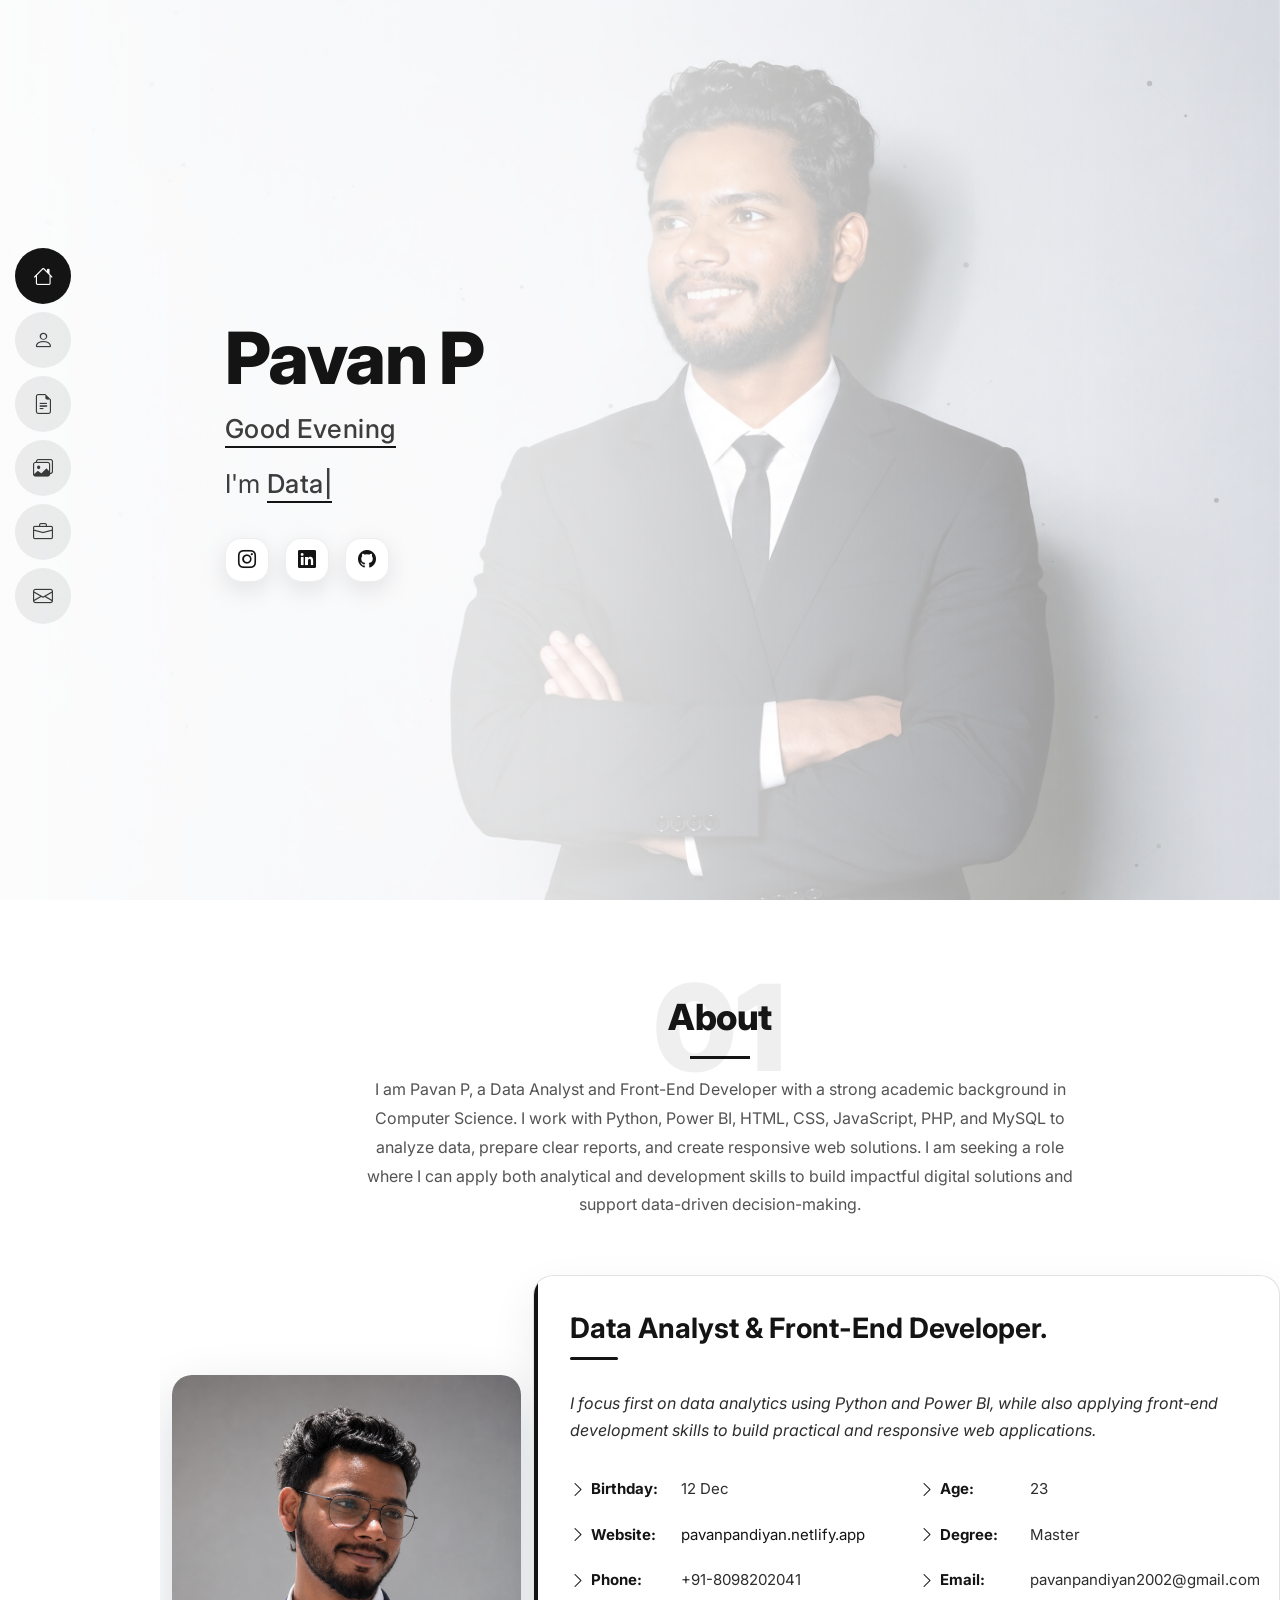
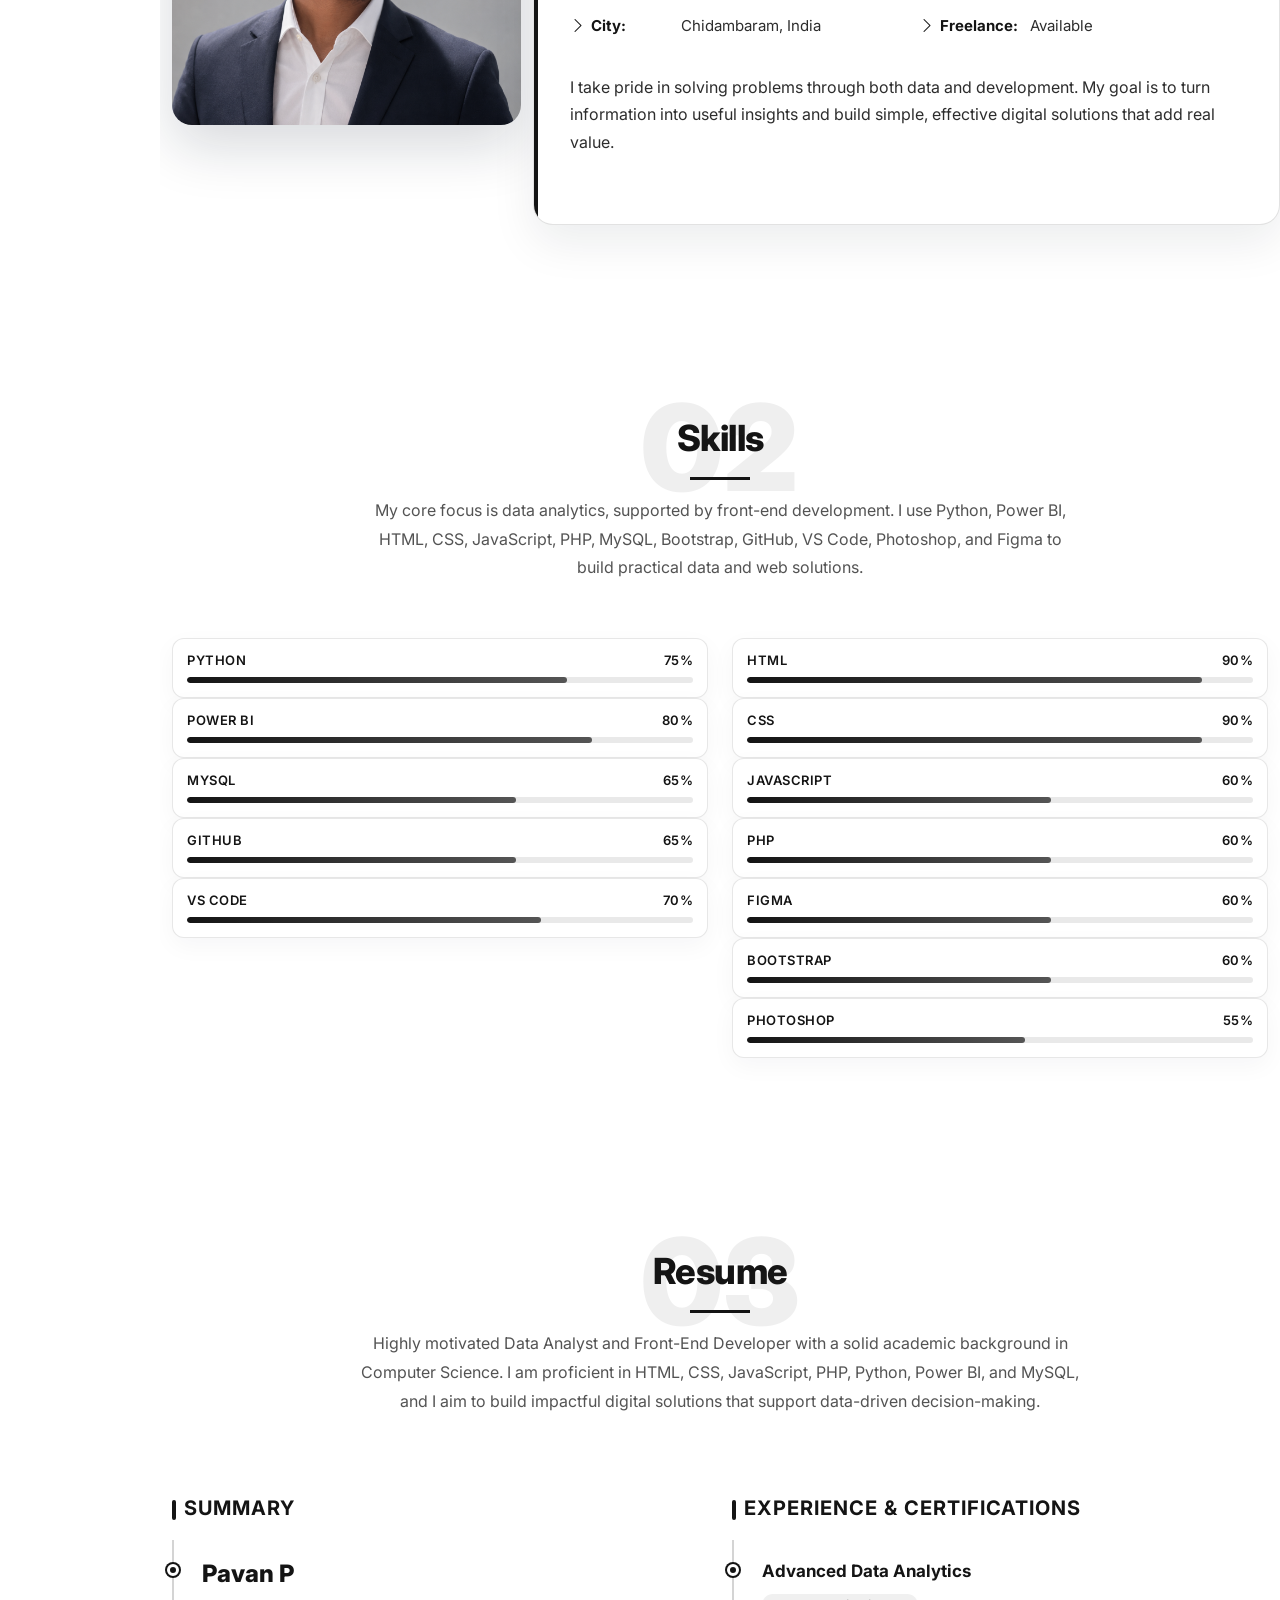
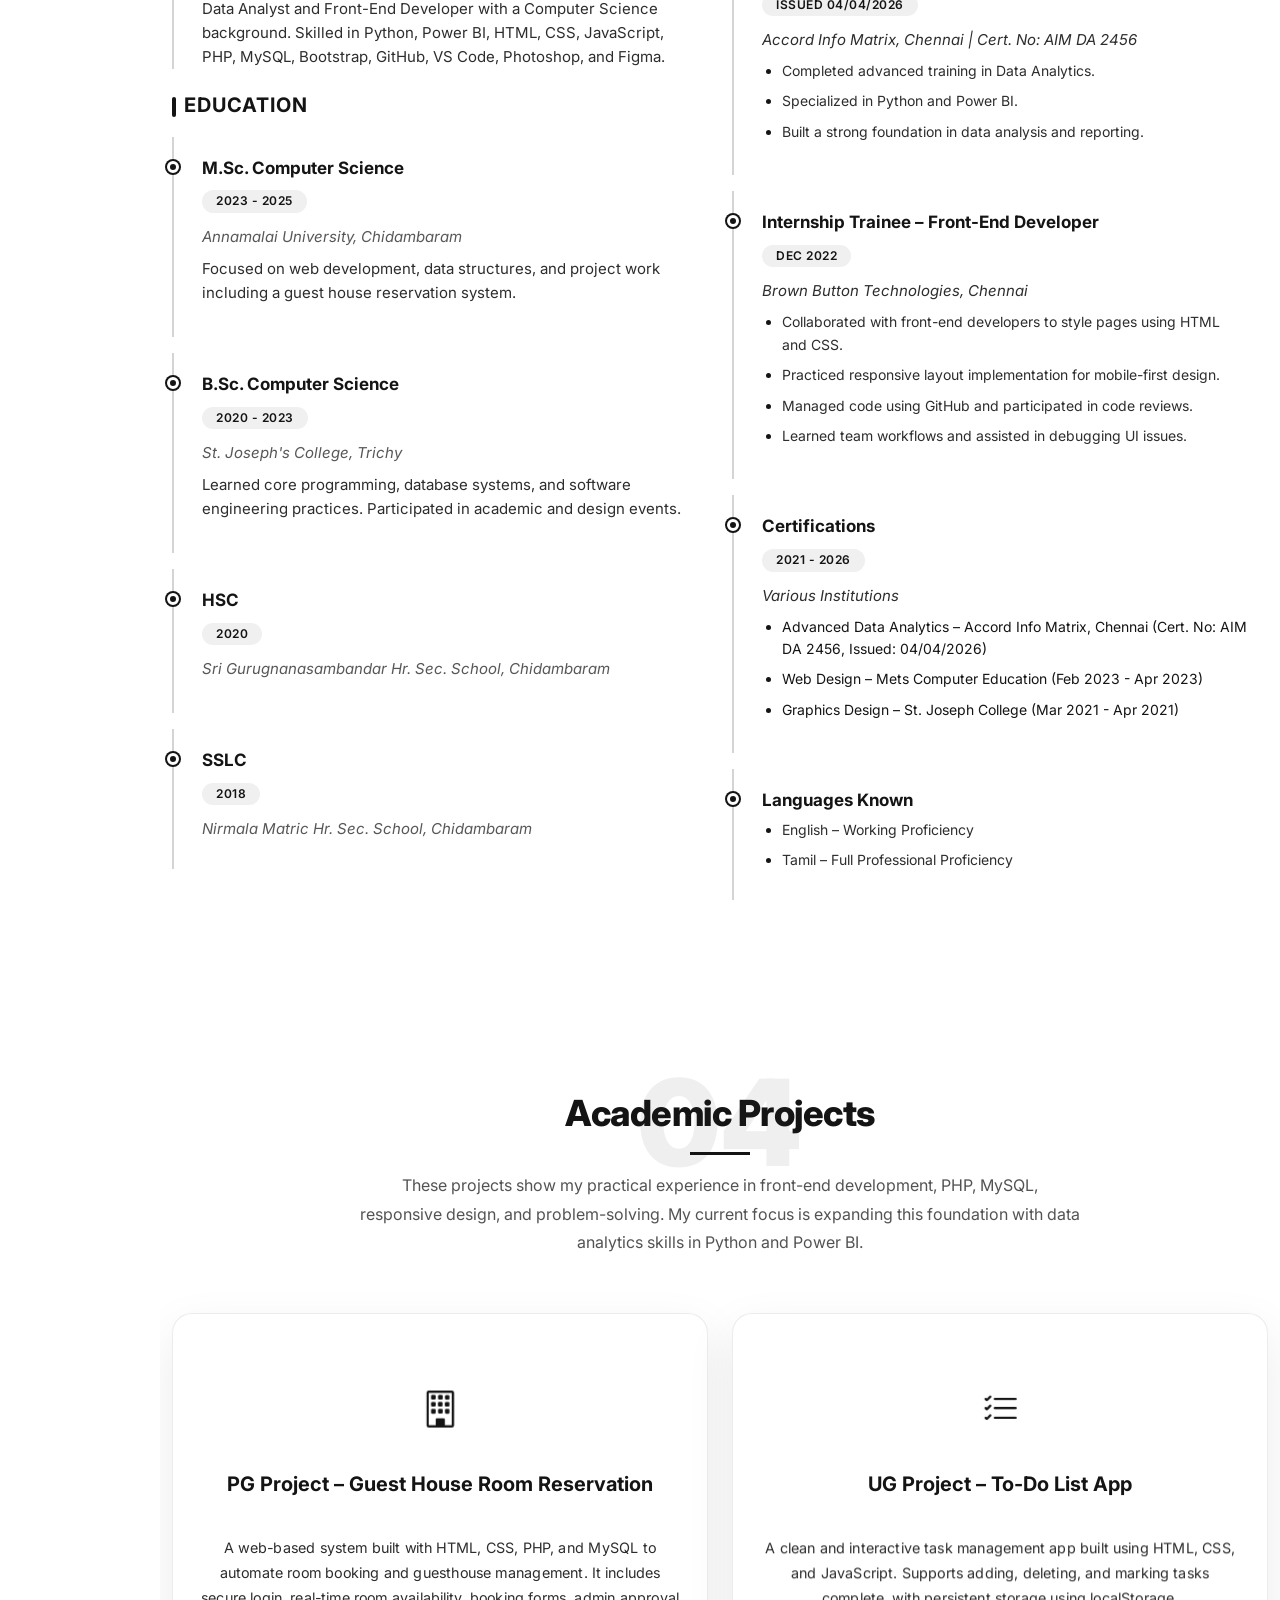
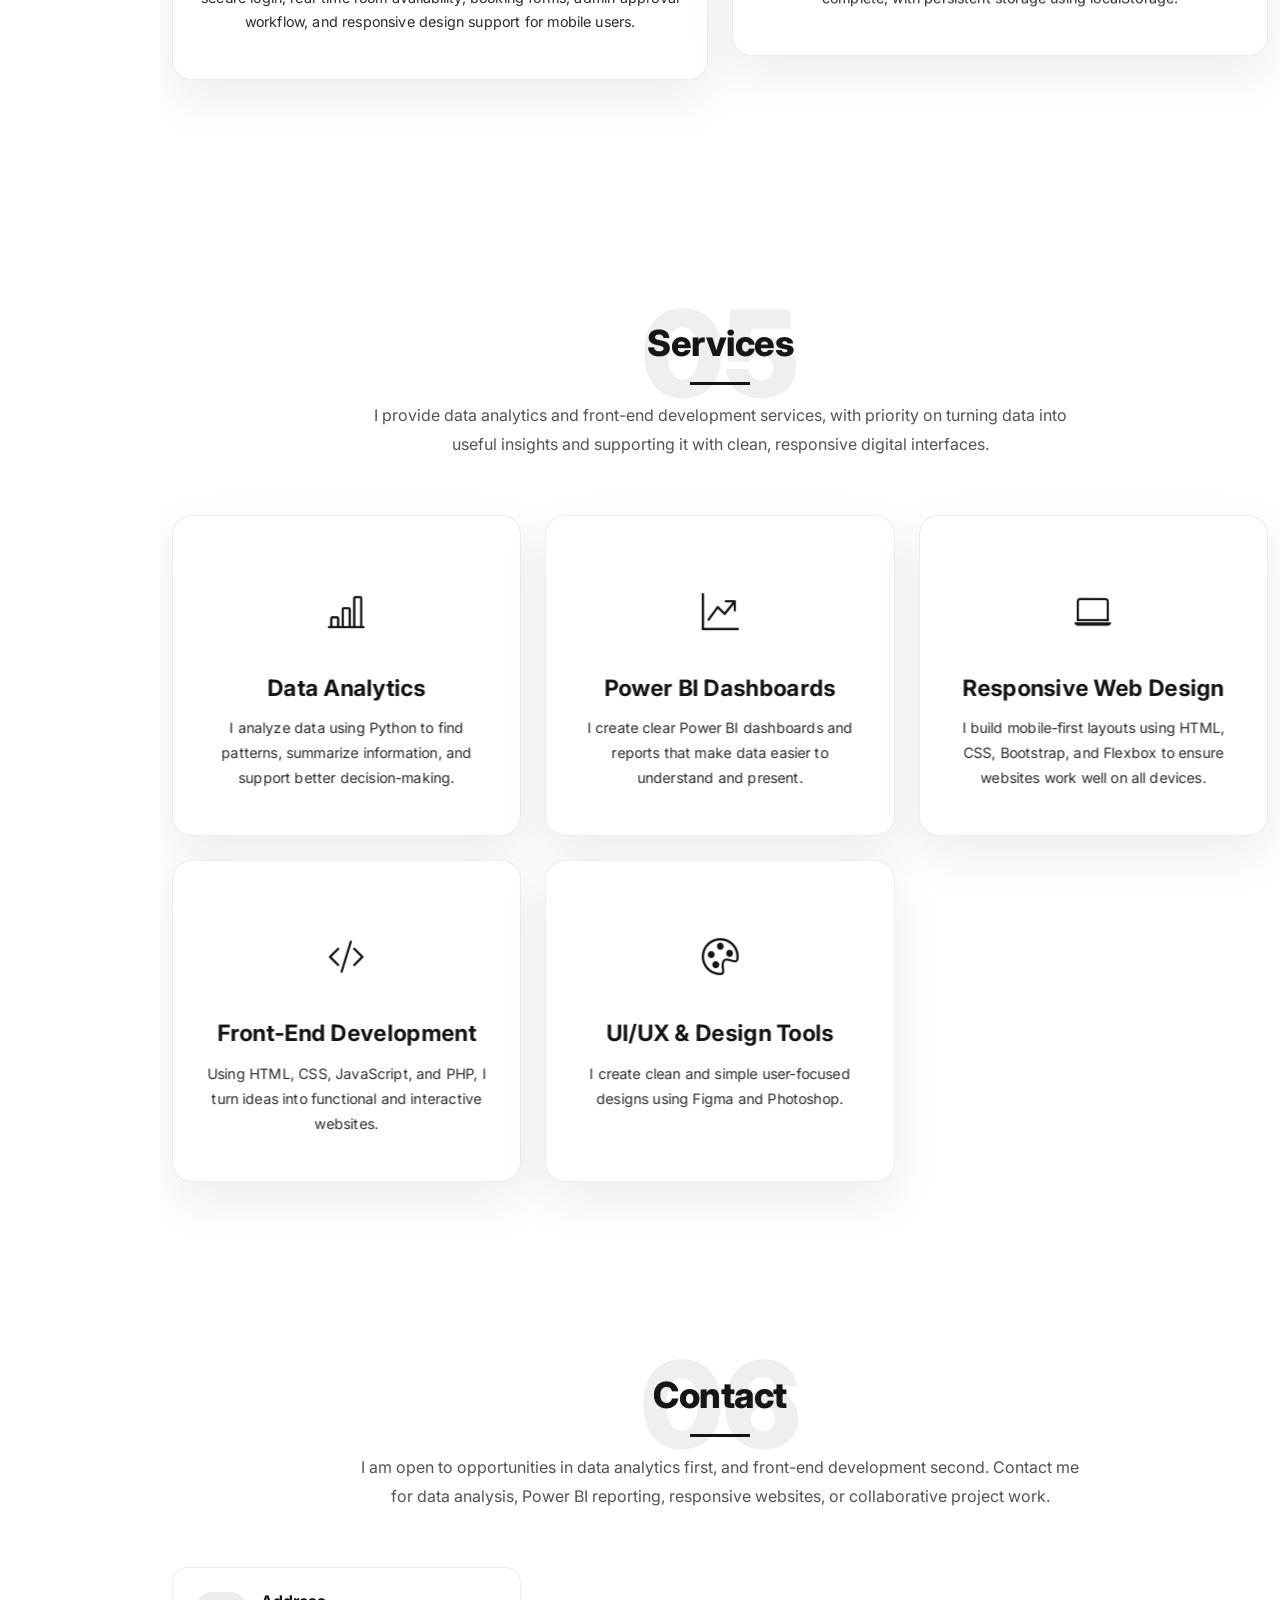
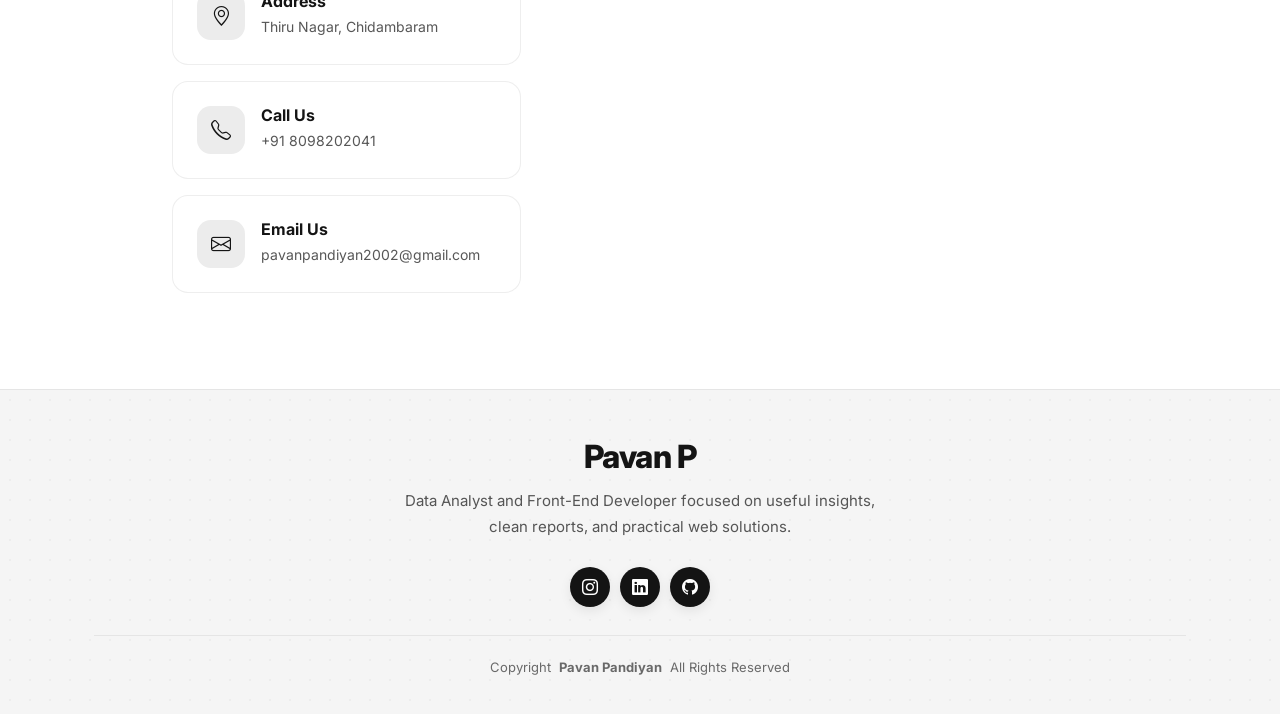
==== commit 1dba165c: "k" ====
--- a/index.html
+++ b/index.html
@@ -52,12 +52,16 @@
 
   </header>
 
+  <!-- Scroll Progress -->
+  <div class="scroll-progress"></div>
+
   <main class="main">
 
     <!-- Hero Section -->
     <section id="hero" class="hero section light-background">
 
        <img src="img/retouch_2026060323413696.jpg" alt="">
+      <canvas id="particle-canvas"></canvas>
 
       <div class="container" data-aos="zoom-out">
         <div class="row justify-content-center">
--- a/assets/css/main.css
+++ b/assets/css/main.css
@@ -574,15 +574,24 @@
   will-change: transform;
 }
 
+#particle-canvas {
+  position: absolute;
+  inset: 0;
+  width: 100%;
+  height: 100%;
+  z-index: 2;
+  pointer-events: none;
+}
+
 .hero:before {
   content: "";
   background: linear-gradient(90deg, rgba(255, 255, 255, 0.97) 0%, rgba(255, 255, 255, 0.85) 46%, rgba(255, 255, 255, 0.50) 100%);
   position: absolute;
   inset: 0;
-  z-index: 2;
-}
-
-.hero .container { position: relative; z-index: 3; }
+  z-index: 3;
+}
+
+.hero .container { position: relative; z-index: 4; }
 
 .hero h2 {
   margin: 0;
@@ -1776,6 +1785,73 @@
   border-radius: 4px;
 }
 
+/*--------------------------------------------------------------
+# Live Animation Effects
+--------------------------------------------------------------*/
+
+/* Scroll progress bar */
+.scroll-progress {
+  position: fixed;
+  top: 0;
+  left: 0;
+  width: 0%;
+  height: 3px;
+  background: var(--accent-color);
+  z-index: 999999;
+  transition: width 0.1s linear;
+}
+
+/* 3D card tilt container */
+.services .service-item,
+#AcademicProjects .service-item {
+  transform-style: preserve-3d;
+  perspective: 800px;
+}
+
+.services .service-item .icon,
+#AcademicProjects .service-item .icon,
+.services .service-item h3,
+#AcademicProjects .service-item h3,
+.services .service-item p,
+#AcademicProjects .service-item p {
+  transform: translateZ(20px);
+}
+
+/* Resume staggered scroll reveal */
+.resume .resume-item {
+  opacity: 0;
+  transform: translateX(-15px);
+  transition: opacity 0.5s ease, transform 0.5s ease, box-shadow 0.3s ease, border-left-color 0.3s ease;
+}
+
+.resume .resume-item.visible {
+  opacity: 1;
+  transform: translateX(0);
+}
+
+.resume .col-lg-6:first-child .resume-item:nth-child(2) { transition-delay: 0.05s; }
+.resume .col-lg-6:first-child .resume-item:nth-child(3) { transition-delay: 0.10s; }
+.resume .col-lg-6:first-child .resume-item:nth-child(4) { transition-delay: 0.15s; }
+.resume .col-lg-6:first-child .resume-item:nth-child(5) { transition-delay: 0.20s; }
+.resume .col-lg-6:first-child .resume-item:nth-child(6) { transition-delay: 0.25s; }
+
+.resume .col-lg-6:last-child .resume-item:nth-child(1) { transition-delay: 0.05s; }
+.resume .col-lg-6:last-child .resume-item:nth-child(2) { transition-delay: 0.10s; }
+.resume .col-lg-6:last-child .resume-item:nth-child(3) { transition-delay: 0.15s; }
+.resume .col-lg-6:last-child .resume-item:nth-child(4) { transition-delay: 0.20s; }
+.resume .col-lg-6:last-child .resume-item:nth-child(5) { transition-delay: 0.25s; }
+.resume .col-lg-6:last-child .resume-item:nth-child(6) { transition-delay: 0.30s; }
+
+/* About image 3D tilt */
+.about .col-lg-4 {
+  transform-style: preserve-3d;
+  perspective: 1000px;
+}
+
+.about .col-lg-4 img {
+  transition: transform 0.15s ease, box-shadow 0.4s ease;
+}
+
 /* Print styles for resume */
 @media print {
   .header, .footer, #preloader, .scroll-top, .hero .social-links { display: none; }
